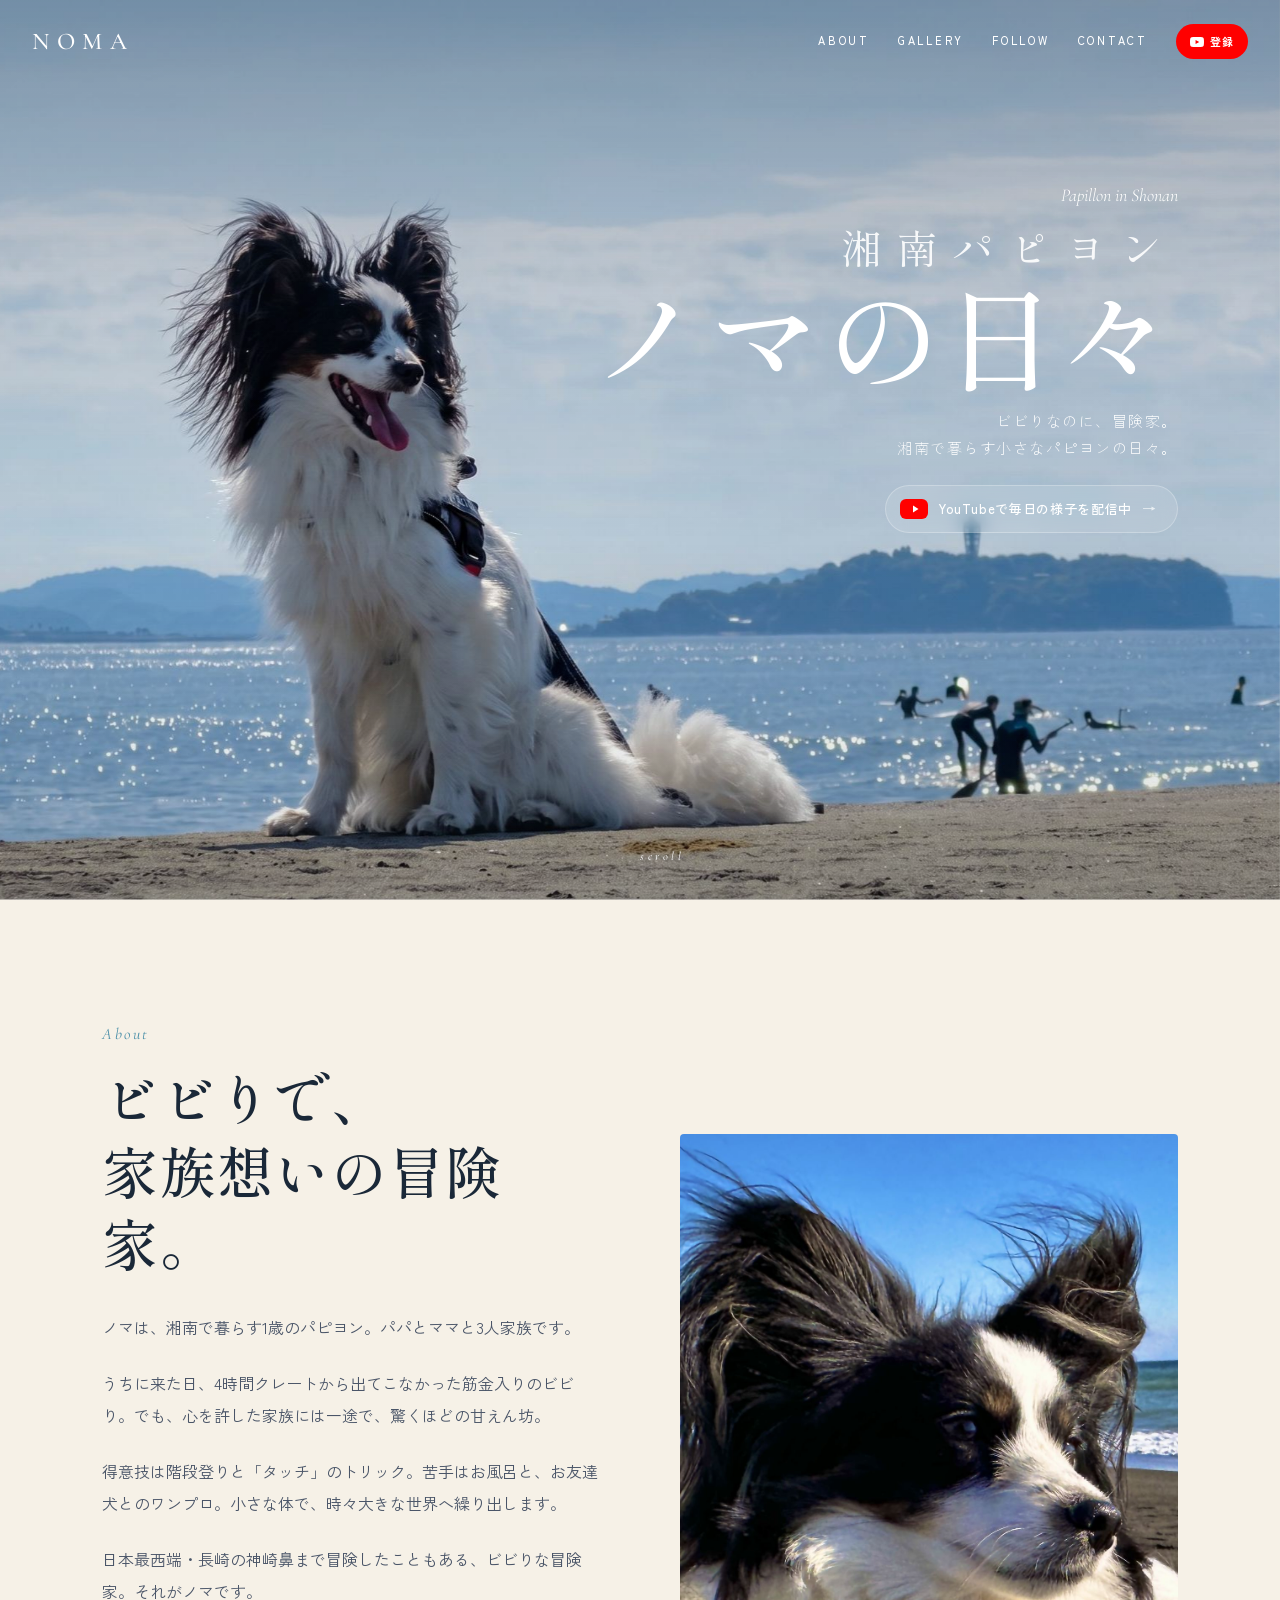
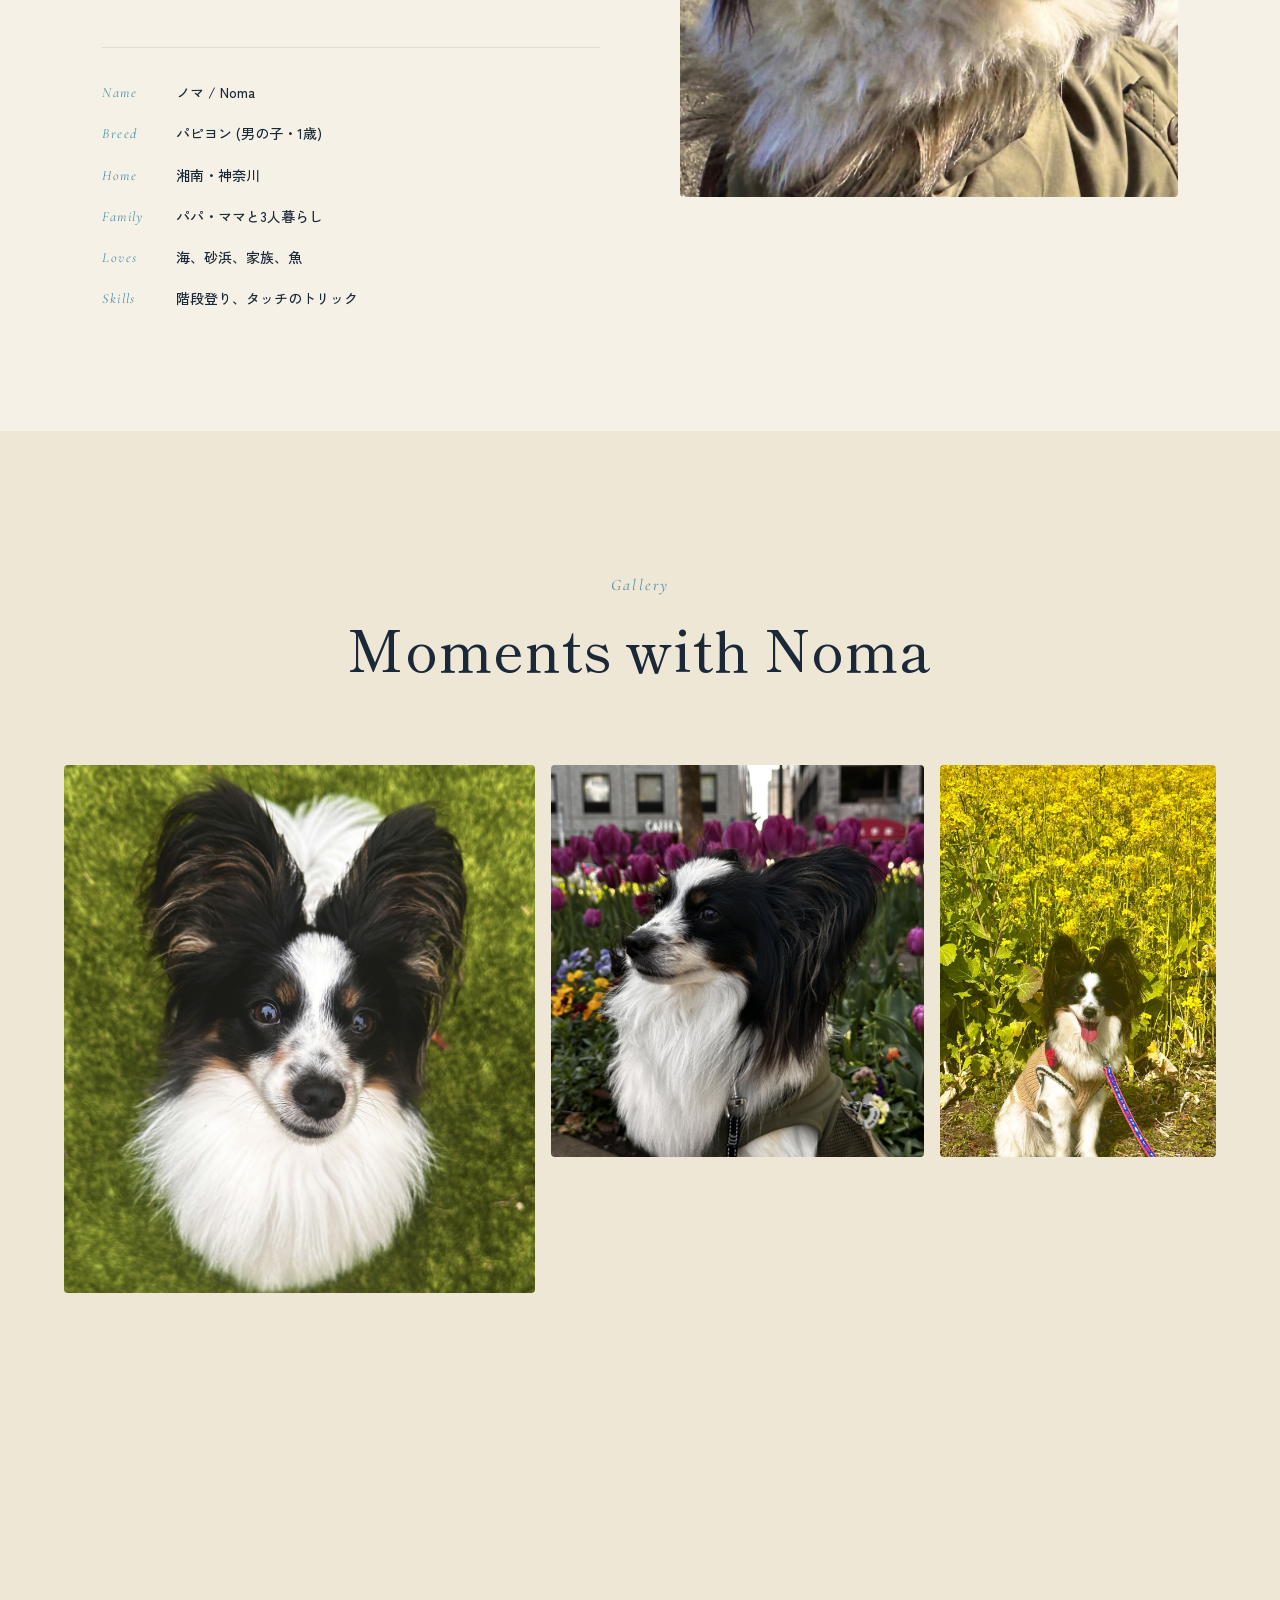
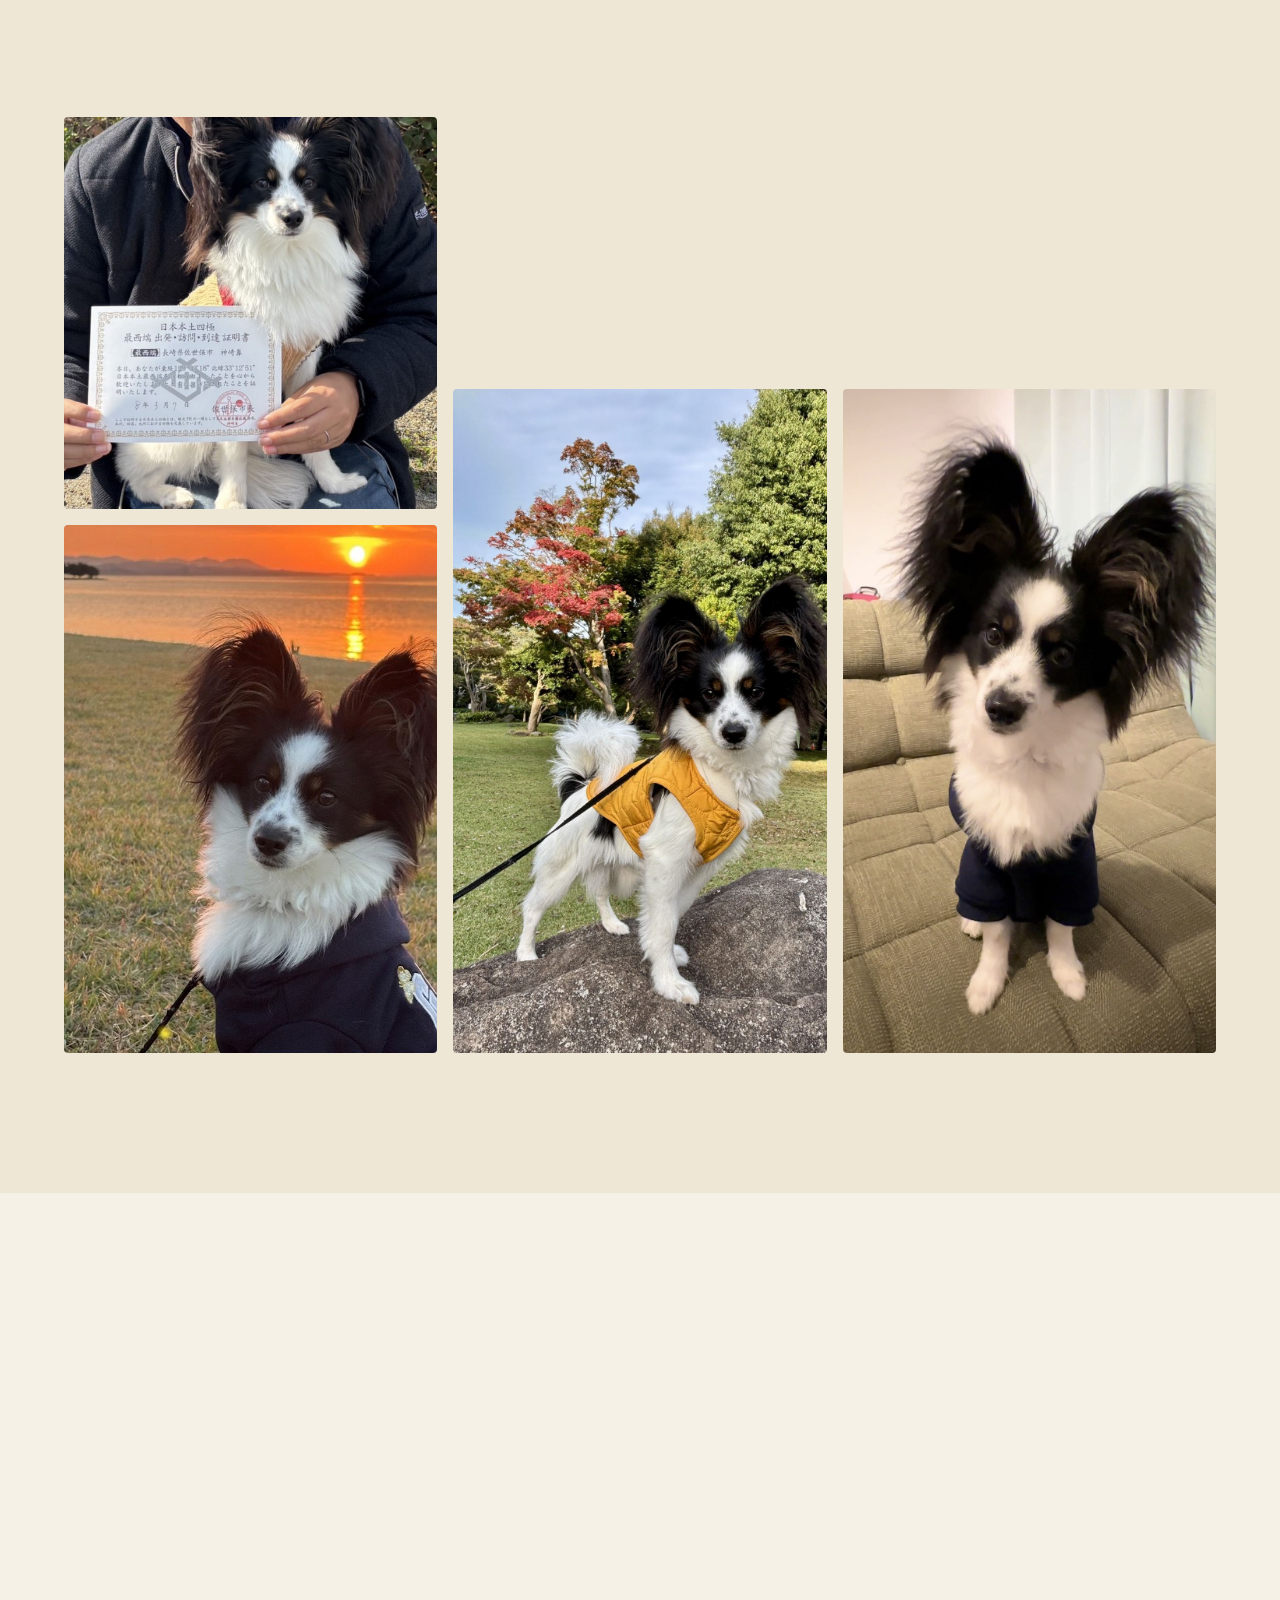
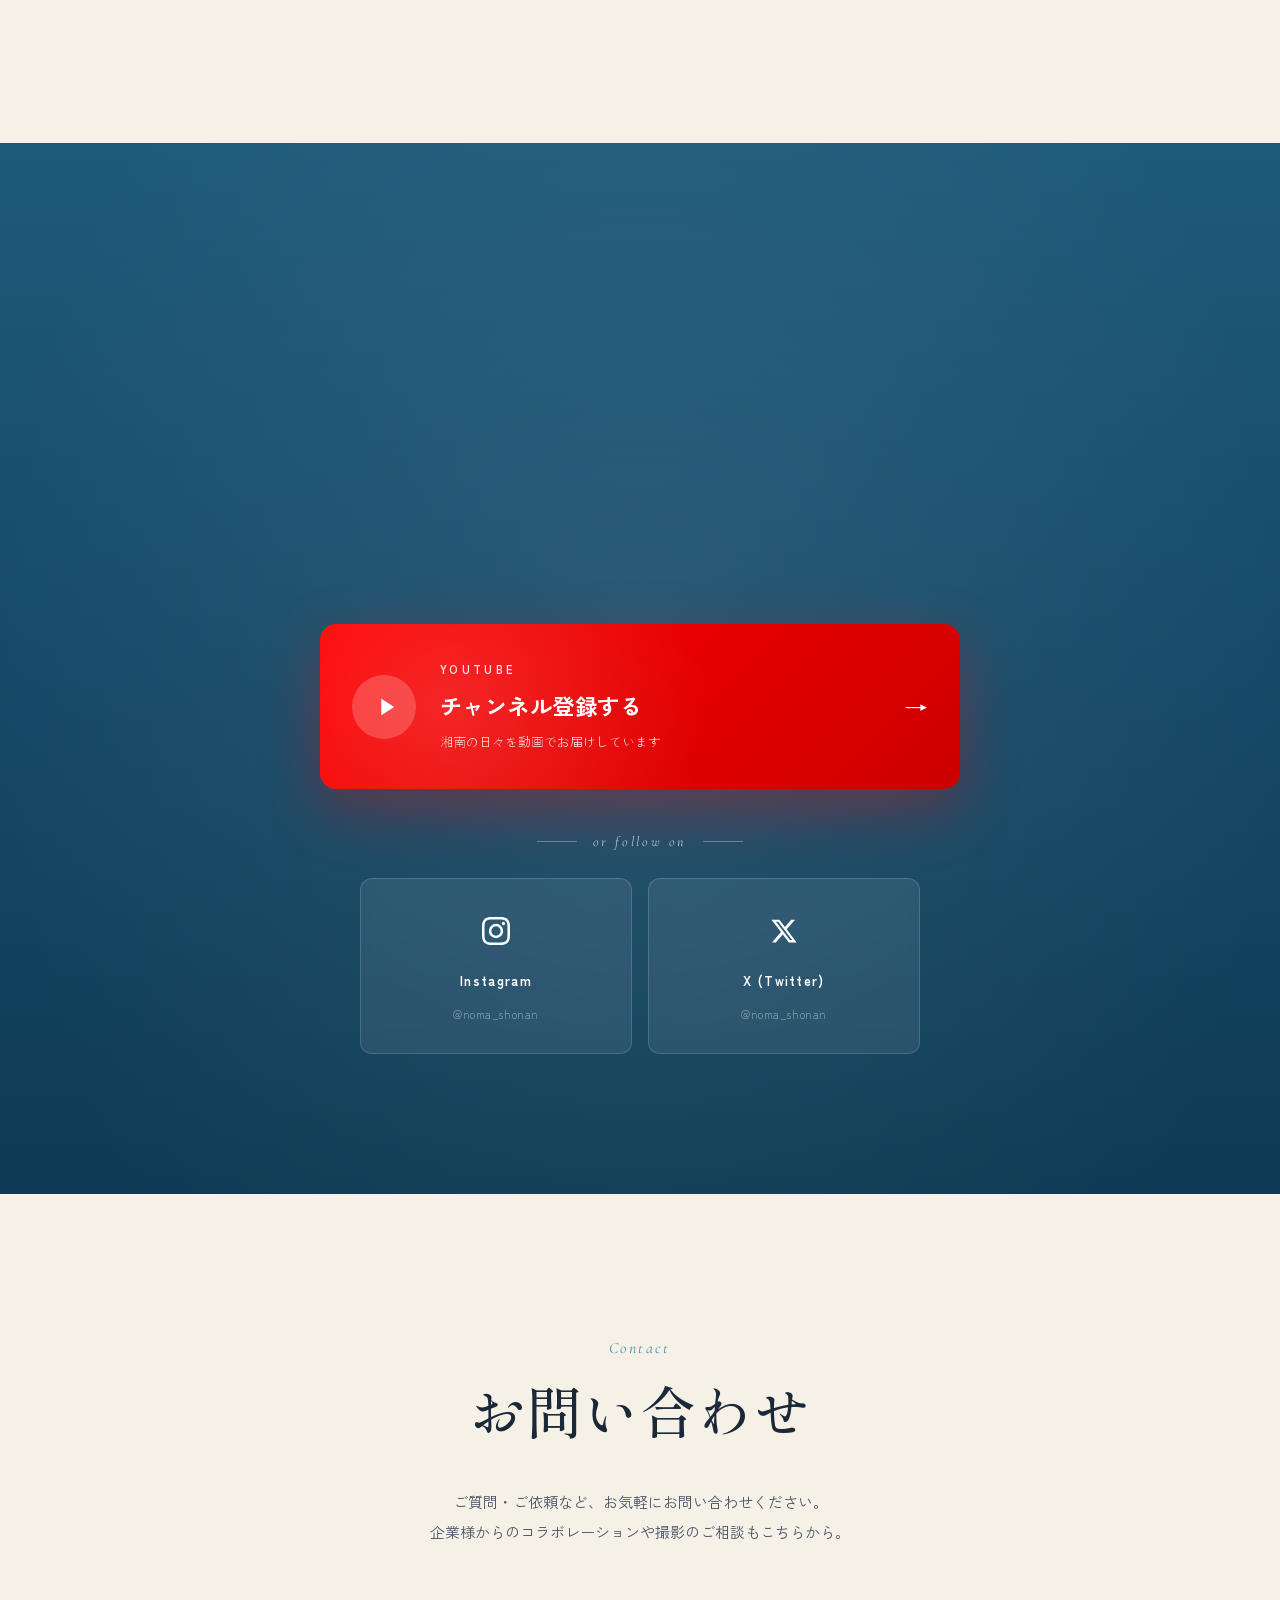
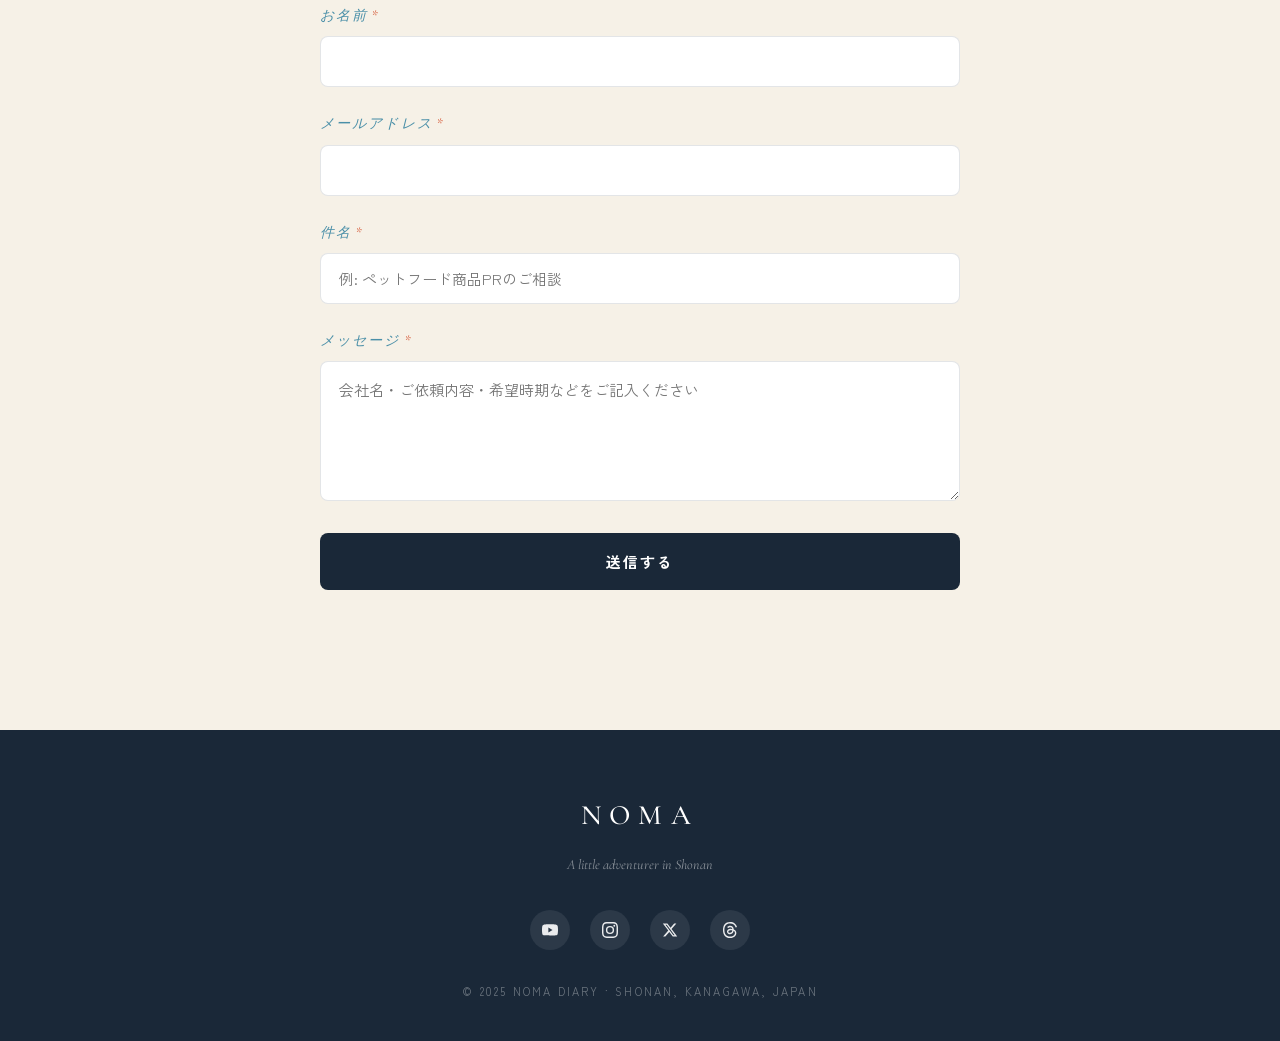
==== index.html @ 7fa33c1d "Update index.html" ====
<!DOCTYPE html>
<html lang="ja">
<head>
<meta charset="UTF-8">
<meta name="viewport" content="width=device-width, initial-scale=1.0">

<!-- Google tag (gtag.js) -->
<script async src="https://www.googletagmanager.com/gtag/js?id=G-900BNED2EW"></script>
<script>
  window.dataLayer = window.dataLayer || [];
  function gtag(){dataLayer.push(arguments);}
  gtag('js', new Date());

  gtag('config', 'G-900BNED2EW');
</script>

<title>NOMA | 湘南パピヨン ノマの日々</title>
<meta name="description" content="ビビりなのに、冒険家。湘南で暮らすパピヨン・ノマの日々を記録するブランドサイト。海と風と小さなしあわせを見つける毎日を、写真と動画で発信しています。">
<meta name="keywords" content="湘南,パピヨン,ノマ,犬,ブランドサイト,湘南の犬,パピヨンの日常">
<meta name="author" content="NOMA DIARY">

<link rel="canonical" href="https://noma-papillon.com/">

<meta property="og:type" content="website">
<meta property="og:site_name" content="NOMA DIARY">
<meta property="og:title" content="NOMA | 湘南パピヨン ノマの日々">
<meta property="og:description" content="ビビりなのに、冒険家。湘南で暮らすパピヨン・ノマの日々を記録するブランドサイト。">
<meta property="og:url" content="https://noma-papillon.com/">
<meta property="og:image" content="https://noma-papillon.com/ogp.jpg">
<meta property="og:image:width" content="1200">
<meta property="og:image:height" content="630">
<meta property="og:image:alt" content="湘南パピヨン ノマ - ビビりなのに、冒険家。">
<meta property="og:locale" content="ja_JP">

<meta name="twitter:card" content="summary_large_image">
<meta name="twitter:title" content="NOMA | 湘南パピヨン ノマの日々">
<meta name="twitter:description" content="ビビりなのに、冒険家。湘南で暮らすパピヨン・ノマの日々。">
<meta name="twitter:image" content="https://noma-papillon.com/ogp.jpg">

<link rel="icon" type="image/png" sizes="32x32" href="favicon-photo-32.png">
<link rel="icon" type="image/png" sizes="180x180" href="favicon-photo-180.png">
<link rel="apple-touch-icon" sizes="180x180" href="favicon-photo-180.png">

<meta name="theme-color" content="#0e3a55">

<script type="application/ld+json">
{
  "@context": "https://schema.org",
  "@type": "WebSite",
  "name": "NOMA | 湘南パピヨン ノマの日々",
  "url": "https://noma-papillon.com/",
  "description": "ビビりなのに、冒険家。湘南で暮らすパピヨン・ノマの日々を記録するブランドサイト。",
  "inLanguage": "ja-JP"
}
</script>

<link href="https://fonts.googleapis.com/css2?family=Shippori+Mincho:wght@400;500;600;700&family=Cormorant+Garamond:ital,wght@0,300;0,400;0,500;1,300&family=Zen+Kaku+Gothic+New:wght@300;400;500;700&display=swap" rel="stylesheet">
<style>
  :root {
    --ink: #1a2838;
    --ink-soft: #4a5568;
    --paper: #f6f1e7;
    --paper-warm: #efe7d6;
    --sea: #4a8fa8;
    --sea-deep: #1e5a7a;
    --sunset: #e08940;
    --white: #ffffff;
  }

  * { margin: 0; padding: 0; box-sizing: border-box; }

  html { scroll-behavior: smooth; }

  body {
    background: var(--paper);
    font-family: 'Zen Kaku Gothic New', sans-serif;
    color: var(--ink);
    line-height: 1.8;
    overflow-x: hidden;
  }

  img { display: block; max-width: 100%; }

  /* ナビゲーション */
  .nav {
    position: fixed;
    top: 0; left: 0;
    width: 100%;
    padding: 20px 32px;
    display: flex;
    justify-content: space-between;
    align-items: center;
    z-index: 100;
    background: rgba(246, 241, 231, 0);
    transition: background 0.4s, backdrop-filter 0.4s;
    backdrop-filter: blur(0);
  }

  .nav.scrolled {
    background: rgba(246, 241, 231, 0.85);
    backdrop-filter: blur(12px);
    border-bottom: 1px solid rgba(26, 40, 56, 0.08);
  }

  .nav-logo {
    font-family: 'Cormorant Garamond', serif;
    font-size: 24px;
    font-weight: 500;
    letter-spacing: 0.3em;
    color: var(--white);
    transition: color 0.4s;
  }

  .nav.scrolled .nav-logo { color: var(--ink); }

  .nav-links {
    display: flex;
    gap: 28px;
    list-style: none;
  }

  .nav-links a {
    font-size: 11px;
    font-weight: 500;
    letter-spacing: 0.25em;
    color: var(--white);
    text-decoration: none;
    text-transform: uppercase;
    transition: color 0.4s, opacity 0.3s;
  }

  .nav.scrolled .nav-links a { color: var(--ink); }
  .nav-links a:hover { opacity: 0.6; }

  /* ナビYouTubeボタン */
  .nav-youtube {
    display: flex;
    align-items: center;
    gap: 6px;
    padding: 8px 14px;
    background: #ff0000;
    color: var(--white) !important;
    border-radius: 20px;
    font-size: 11px !important;
    font-weight: 700 !important;
    letter-spacing: 0.1em !important;
    text-transform: none !important;
    transition: transform 0.2s, box-shadow 0.2s;
  }

  .nav-youtube:hover {
    transform: translateY(-1px);
    box-shadow: 0 4px 12px rgba(255,0,0,0.3);
    opacity: 1 !important;
  }

  .nav-youtube svg { width: 14px; height: 14px; fill: var(--white); }

  .nav.scrolled .nav-youtube { color: var(--white) !important; }

  /* ヒーローセクション */
  .hero {
    position: relative;
    height: 100vh;
    min-height: 700px;
    overflow: hidden;
  }

  .hero-img {
    position: absolute;
    inset: 0;
    width: 100%;
    height: 100%;
    object-fit: cover;
    object-position: center center;
    animation: slowZoom 20s ease-out forwards;
  }

  @keyframes slowZoom {
    from { transform: scale(1.15); }
    to { transform: scale(1); }
  }

  .hero-overlay {
    position: absolute;
    inset: 0;
    background:
      linear-gradient(180deg,
        rgba(26,40,56,0.35) 0%,
        rgba(26,40,56,0.1) 35%,
        rgba(26,40,56,0) 60%,
        rgba(26,40,56,0.15) 100%);
  }

  .hero-content {
    position: absolute;
    inset: 0;
    display: flex;
    flex-direction: column;
    justify-content: flex-start;
    align-items: flex-end;
    text-align: right;
    padding: 0 8%;
    padding-top: 14%;
    color: var(--white);
  }

  .hero-tag {
    font-family: 'Cormorant Garamond', serif;
    font-style: italic;
    font-size: 18px;
    font-weight: 300;
    margin-bottom: 16px;
    opacity: 0;
    animation: fadeUp 1.2s 0.4s ease both;
  }

  .hero-title {
    font-family: 'Shippori Mincho', serif;
    font-size: clamp(48px, 9vw, 120px);
    font-weight: 500;
    line-height: 0.95;
    letter-spacing: 0.02em;
    margin-bottom: 20px;
    opacity: 0;
    animation: fadeUp 1.4s 0.6s ease both;
  }

  .hero-title .small {
    display: block;
    font-size: 0.35em;
    font-weight: 400;
    letter-spacing: 0.4em;
    margin-bottom: 0.3em;
    opacity: 0.9;
  }

  .hero-desc {
    font-size: 15px;
    font-weight: 300;
    letter-spacing: 0.1em;
    max-width: 500px;
    opacity: 0;
    animation: fadeUp 1.4s 0.9s ease both;
  }

  /* ヒーロー内YouTubeピル */
  .hero-yt-pill {
    display: inline-flex;
    align-items: center;
    gap: 10px;
    margin-top: 24px;
    padding: 10px 20px 10px 14px;
    background: rgba(255,255,255,0.12);
    backdrop-filter: blur(10px);
    border: 1px solid rgba(255,255,255,0.25);
    border-radius: 40px;
    color: var(--white);
    text-decoration: none;
    font-size: 13px;
    font-weight: 500;
    letter-spacing: 0.05em;
    opacity: 0;
    animation: fadeUp 1.4s 1.2s ease both;
    transition: background 0.3s, transform 0.3s, border-color 0.3s;
  }

  .hero-yt-pill:hover {
    background: rgba(255,255,255,0.2);
    border-color: rgba(255,255,255,0.4);
    transform: translateY(-2px);
  }

  .hero-yt-pill .yt-icon {
    width: 28px;
    height: 20px;
    background: #ff0000;
    border-radius: 6px;
    display: flex;
    align-items: center;
    justify-content: center;
  }

  .hero-yt-pill .yt-icon svg { width: 12px; height: 12px; fill: var(--white); margin-left: 2px; }

  .hero-yt-pill .arrow { font-size: 14px; opacity: 0.7; }

  .hero-scroll {
    position: absolute;
    bottom: 32px;
    left: 50%;
    transform: translateX(-50%);
    font-family: 'Cormorant Garamond', serif;
    font-style: italic;
    font-size: 12px;
    letter-spacing: 0.3em;
    color: var(--white);
    opacity: 0;
    animation: fadeUp 1s 1.4s ease both, bounce 2s 2s ease-in-out infinite;
  }

  @keyframes fadeUp {
    from { opacity: 0; transform: translateY(40px); }
    to { opacity: 1; transform: translateY(0); }
  }

  @keyframes bounce {
    0%, 100% { transform: translate(-50%, 0); }
    50% { transform: translate(-50%, -8px); }
  }

  /* セクション共通 */
  section { padding: 120px 8%; }

  .section-label {
    font-family: 'Cormorant Garamond', serif;
    font-style: italic;
    font-size: 16px;
    color: var(--sea);
    margin-bottom: 12px;
    letter-spacing: 0.15em;
  }

  .section-title {
    font-family: 'Shippori Mincho', serif;
    font-size: clamp(32px, 5vw, 56px);
    font-weight: 500;
    line-height: 1.3;
    margin-bottom: 40px;
    letter-spacing: 0.02em;
  }

  /* イントロセクション */
  .intro {
    background: var(--paper);
    position: relative;
  }

  .intro-grid {
    display: grid;
    grid-template-columns: 1fr 1fr;
    gap: 80px;
    align-items: center;
    max-width: 1200px;
    margin: 0 auto;
  }

  .intro-text .section-title { margin-bottom: 32px; }

  .intro-text p {
    font-size: 16px;
    line-height: 2;
    color: var(--ink-soft);
    margin-bottom: 24px;
  }

  .intro-meta {
    display: grid;
    grid-template-columns: auto 1fr;
    gap: 16px 32px;
    margin-top: 40px;
    padding-top: 32px;
    border-top: 1px solid rgba(26,40,56,0.1);
    font-size: 14px;
  }

  .intro-meta dt {
    font-family: 'Cormorant Garamond', serif;
    font-style: italic;
    color: var(--sea);
    letter-spacing: 0.1em;
  }

  .intro-meta dd {
    font-weight: 500;
    color: var(--ink);
  }

  .intro-img-wrap {
    position: relative;
    aspect-ratio: 3/4;
    overflow: hidden;
    border-radius: 4px;
  }

  .intro-img-wrap img {
    width: 100%;
    height: 100%;
    object-fit: cover;
  }

  .intro-caption {
    position: absolute;
    bottom: -40px;
    right: 0;
    font-family: 'Cormorant Garamond', serif;
    font-style: italic;
    font-size: 14px;
    color: var(--sea);
    letter-spacing: 0.2em;
  }

  /* ギャラリーセクション */
  .gallery {
    background: var(--paper-warm);
    padding: 140px 5%;
  }

  .gallery-header {
    text-align: center;
    margin-bottom: 80px;
    padding: 0 3%;
  }

  .gallery-grid {
    display: grid;
    grid-template-columns: repeat(12, 1fr);
    grid-auto-rows: 120px;
    gap: 16px;
    max-width: 1400px;
    margin: 0 auto;
  }

  .gallery-item {
    position: relative;
    overflow: hidden;
    border-radius: 4px;
    cursor: pointer;
  }

  .gallery-item img {
    width: 100%;
    height: 100%;
    object-fit: cover;
    transition: transform 0.8s ease;
  }

  .gallery-item:hover img { transform: scale(1.05); }

  .gallery-item::after {
    content: attr(data-caption);
    position: absolute;
    bottom: 16px;
    left: 20px;
    color: var(--white);
    font-family: 'Cormorant Garamond', serif;
    font-style: italic;
    font-size: 14px;
    letter-spacing: 0.1em;
    opacity: 0;
    transition: opacity 0.4s;
    text-shadow: 0 2px 8px rgba(0,0,0,0.5);
  }

  .gallery-item:hover::after { opacity: 1; }

  /* ギャラリー配置 */
  .g1 { grid-column: span 5; grid-row: span 4; }
  .g2 { grid-column: span 4; grid-row: span 3; }
  .g3 { grid-column: span 3; grid-row: span 3; }
  .g4 { grid-column: span 4; grid-row: span 3; }
  .g5 { grid-column: span 3; grid-row: span 4; }
  .g6 { grid-column: span 5; grid-row: span 3; }
  .g7 { grid-column: span 4; grid-row: span 3; }
  .g8 { grid-column: span 4; grid-row: span 3; }
  .g9 { grid-column: span 4; grid-row: span 5; }
  .g10 { grid-column: span 4; grid-row: span 5; }
  .g11 { grid-column: span 4; grid-row: span 4; }

  /* クオートセクション */
  .quote {
    background: var(--paper);
    text-align: center;
    padding: 140px 8%;
  }

  .quote-text {
    font-family: 'Shippori Mincho', serif;
    font-size: clamp(24px, 3vw, 36px);
    line-height: 1.8;
    font-weight: 400;
    max-width: 800px;
    margin: 0 auto 32px;
    color: var(--ink);
  }

  .quote-mark {
    font-family: 'Cormorant Garamond', serif;
    font-size: 120px;
    line-height: 0.5;
    color: var(--sea);
    opacity: 0.3;
    margin-bottom: 20px;
  }

  .quote-author {
    font-family: 'Cormorant Garamond', serif;
    font-style: italic;
    font-size: 16px;
    letter-spacing: 0.3em;
    color: var(--sea);
  }

  /* フォローセクション */
  .follow {
    background: linear-gradient(180deg, #1e5a7a 0%, #0e3a55 100%);
    color: var(--white);
    text-align: center;
    position: relative;
    overflow: hidden;
    padding: 140px 8%;
  }

  .follow::before {
    content: '';
    position: absolute;
    top: -50%;
    left: -10%;
    width: 120%;
    height: 200%;
    background: radial-gradient(ellipse at center, rgba(255,255,255,0.08) 0%, transparent 60%);
    pointer-events: none;
  }

  .follow-header { margin-bottom: 50px; position: relative; }

  .follow .section-label { color: rgba(255,255,255,0.7); }
  .follow .section-title {
    color: var(--white);
    margin-bottom: 20px;
    font-size: clamp(36px, 5.5vw, 64px);
  }

  .follow-desc {
    font-size: 16px;
    font-weight: 300;
    opacity: 0.9;
    max-width: 560px;
    margin: 0 auto;
    line-height: 2;
  }

  /* メインCTA（YouTube） */
  .cta-hero {
    position: relative;
    max-width: 640px;
    margin: 0 auto 24px;
    padding: 36px 32px;
    background: linear-gradient(135deg, #ff0000 0%, #cc0000 100%);
    border-radius: 16px;
    text-decoration: none;
    color: var(--white);
    display: flex;
    align-items: center;
    gap: 24px;
    box-shadow: 0 20px 60px rgba(255,0,0,0.3);
    transition: transform 0.3s, box-shadow 0.3s;
    overflow: hidden;
  }

  .cta-hero::after {
    content: '';
    position: absolute;
    inset: 0;
    background: radial-gradient(circle at 20% 50%, rgba(255,255,255,0.15) 0%, transparent 50%);
    pointer-events: none;
  }

  .cta-hero:hover {
    transform: translateY(-4px);
    box-shadow: 0 28px 70px rgba(255,0,0,0.4);
  }

  .cta-hero .play-icon {
    flex-shrink: 0;
    width: 64px;
    height: 64px;
    background: rgba(255,255,255,0.2);
    border-radius: 50%;
    display: flex;
    align-items: center;
    justify-content: center;
  }

  .cta-hero .play-icon svg {
    width: 28px;
    height: 28px;
    fill: var(--white);
    margin-left: 4px;
  }

  .cta-hero-text {
    text-align: left;
    flex: 1;
  }

  .cta-hero-label {
    font-size: 11px;
    font-weight: 700;
    letter-spacing: 0.3em;
    opacity: 0.85;
    margin-bottom: 6px;
    text-transform: uppercase;
  }

  .cta-hero-title {
    font-size: 22px;
    font-weight: 700;
    letter-spacing: 0.02em;
    margin-bottom: 4px;
  }

  .cta-hero-sub {
    font-size: 13px;
    opacity: 0.9;
    font-weight: 300;
  }

  .cta-hero-arrow {
    flex-shrink: 0;
    font-size: 24px;
    transition: transform 0.3s;
  }

  .cta-hero:hover .cta-hero-arrow { transform: translateX(6px); }

  /* SNSサブ導線 */
  .sns-sub-label {
    font-family: 'Cormorant Garamond', serif;
    font-style: italic;
    font-size: 14px;
    color: rgba(255,255,255,0.7);
    letter-spacing: 0.2em;
    margin: 40px 0 24px;
    display: flex;
    align-items: center;
    justify-content: center;
    gap: 16px;
    position: relative;
  }

  .sns-sub-label::before,
  .sns-sub-label::after {
    content: '';
    width: 40px;
    height: 1px;
    background: rgba(255,255,255,0.3);
  }

  .sns-grid {
    display: grid;
    grid-template-columns: repeat(2, 1fr);
    gap: 16px;
    max-width: 560px;
    margin: 0 auto;
    position: relative;
  }

  .sns-card {
    background: rgba(255,255,255,0.08);
    backdrop-filter: blur(10px);
    border: 1px solid rgba(255,255,255,0.15);
    border-radius: 12px;
    padding: 28px 16px;
    text-decoration: none;
    color: var(--white);
    transition: transform 0.3s, background 0.3s, border-color 0.3s;
    display: flex;
    flex-direction: column;
    align-items: center;
    gap: 10px;
  }

  .sns-card:hover {
    transform: translateY(-6px);
    background: rgba(255,255,255,0.12);
    border-color: rgba(255,255,255,0.3);
  }

  .sns-icon-wrap {
    width: 48px;
    height: 48px;
    display: flex;
    align-items: center;
    justify-content: center;
    margin-bottom: 4px;
  }

  .sns-icon-wrap svg { width: 28px; height: 28px; fill: var(--white); }

  .sns-name {
    font-size: 13px;
    font-weight: 700;
    letter-spacing: 0.1em;
    margin-bottom: 2px;
  }

  .sns-handle {
    font-size: 11px;
    font-weight: 300;
    opacity: 0.7;
    letter-spacing: 0.05em;
  }

  /* お問い合わせセクション */
  .contact {
    background: var(--paper);
    padding: 140px 8%;
  }

  .contact-inner {
    max-width: 640px;
    margin: 0 auto;
  }

  .contact-header {
    text-align: center;
    margin-bottom: 56px;
  }

  .contact-desc {
    font-size: 15px;
    line-height: 2;
    color: var(--ink-soft);
    max-width: 480px;
    margin: 0 auto;
  }

  .contact-form {
    display: flex;
    flex-direction: column;
    gap: 24px;
  }

  .form-row {
    display: flex;
    flex-direction: column;
    gap: 8px;
  }

  .form-row label {
    font-family: 'Cormorant Garamond', serif;
    font-style: italic;
    font-size: 14px;
    color: var(--sea);
    letter-spacing: 0.15em;
  }

  .form-row label .required {
    color: #d14520;
    margin-left: 4px;
    font-style: normal;
  }

  .form-row input,
  .form-row textarea {
    width: 100%;
    padding: 14px 18px;
    font-family: 'Zen Kaku Gothic New', sans-serif;
    font-size: 15px;
    color: var(--ink);
    background: var(--white);
    border: 1px solid rgba(26,40,56,0.12);
    border-radius: 8px;
    transition: border-color 0.2s, box-shadow 0.2s;
    outline: none;
  }

  .form-row input:focus,
  .form-row textarea:focus {
    border-color: var(--sea);
    box-shadow: 0 0 0 3px rgba(74,143,168,0.1);
  }

  .form-row textarea {
    min-height: 140px;
    resize: vertical;
    line-height: 1.8;
  }

  .form-submit {
    margin-top: 8px;
    padding: 18px 32px;
    font-family: 'Zen Kaku Gothic New', sans-serif;
    font-size: 15px;
    font-weight: 700;
    letter-spacing: 0.15em;
    color: var(--white);
    background: var(--ink);
    border: none;
    border-radius: 8px;
    cursor: pointer;
    transition: background 0.2s, transform 0.2s;
  }

  .form-submit:hover {
    background: var(--sea-deep);
    transform: translateY(-1px);
  }

  .form-submit:active { transform: translateY(0); }

  /* ハニーポット（スパム対策で非表示） */
  .honeypot {
    position: absolute;
    left: -9999px;
  }

  /* 送信完了メッセージ */
  .form-success {
    display: none;
    text-align: center;
    padding: 48px 24px;
    background: var(--white);
    border-radius: 12px;
    border: 1px solid rgba(74,143,168,0.2);
  }

  .form-success.visible { display: block; }

  .form-success-icon {
    font-size: 40px;
    color: var(--sea);
    margin-bottom: 16px;
  }

  .form-success-title {
    font-family: 'Shippori Mincho', serif;
    font-size: 20px;
    font-weight: 500;
    margin-bottom: 12px;
    color: var(--ink);
  }

  .form-success-desc {
    font-size: 14px;
    color: var(--ink-soft);
    line-height: 1.8;
  }

  /* フッター */
  footer {
    background: var(--ink);
    color: rgba(255,255,255,0.7);
    padding: 60px 8% 40px;
    text-align: center;
  }

  .footer-logo {
    font-family: 'Cormorant Garamond', serif;
    font-size: 28px;
    font-weight: 500;
    letter-spacing: 0.3em;
    color: var(--white);
    margin-bottom: 12px;
  }

  .footer-tag {
    font-family: 'Cormorant Garamond', serif;
    font-style: italic;
    font-size: 14px;
    margin-bottom: 32px;
    opacity: 0.7;
  }

  .footer-sns {
    display: flex;
    justify-content: center;
    gap: 20px;
    margin-bottom: 32px;
  }

  .footer-sns a {
    width: 40px;
    height: 40px;
    border-radius: 50%;
    background: rgba(255,255,255,0.08);
    display: flex;
    align-items: center;
    justify-content: center;
    transition: background 0.3s, transform 0.3s;
  }

  .footer-sns a:hover {
    background: rgba(255,255,255,0.2);
    transform: translateY(-2px);
  }

  .footer-sns svg {
    width: 16px;
    height: 16px;
    fill: var(--white);
    opacity: 0.9;
  }

  .footer-copy {
    font-size: 11px;
    letter-spacing: 0.2em;
    opacity: 0.5;
  }

  /* スクロールアニメーション */
  .reveal {
    opacity: 0;
    transform: translateY(40px);
    transition: opacity 1s ease, transform 1s ease;
  }

  .reveal.visible {
    opacity: 1;
    transform: translateY(0);
  }

  /* レスポンシブ */
  @media (max-width: 880px) {
    .nav { padding: 14px 20px; }
    .nav-links { gap: 8px; }
    .nav-links li:not(:last-child) { display: none; }
    .nav-youtube { padding: 8px 14px; }

    section { padding: 80px 6%; }
    .gallery { padding: 100px 4%; }

    .hero-img {
      object-position: 22% 35%;
    }
    .hero-content {
      justify-content: flex-end;
      align-items: flex-start;
      text-align: left;
      padding: 0 6%;
      padding-top: 0;
      padding-bottom: 12%;
    }
    .hero-yt-pill { font-size: 12px; padding: 9px 18px 9px 12px; }

    .intro-grid {
      grid-template-columns: 1fr;
      gap: 40px;
    }

    .intro-caption {
      position: static;
      margin-top: 16px;
      display: block;
      text-align: right;
    }

    .gallery-grid {
      grid-template-columns: repeat(6, 1fr);
      grid-auto-rows: 100px;
    }
    .g1 { grid-column: span 6; grid-row: span 4; }
    .g2 { grid-column: span 3; grid-row: span 3; }
    .g3 { grid-column: span 3; grid-row: span 3; }
    .g4 { grid-column: span 6; grid-row: span 3; }
    .g5 { grid-column: span 3; grid-row: span 4; }
    .g6 { grid-column: span 3; grid-row: span 4; }
    .g7 { grid-column: span 6; grid-row: span 3; }
    .g8 { grid-column: span 6; grid-row: span 3; }
    .g9 { grid-column: span 3; grid-row: span 5; }
    .g10 { grid-column: span 3; grid-row: span 5; }
    .g11 { grid-column: span 6; grid-row: span 4; }

    .sns-grid {
      grid-template-columns: repeat(2, 1fr);
      gap: 10px;
    }

    .sns-card {
      padding: 20px 8px;
    }

    .cta-hero {
      flex-direction: column;
      text-align: center;
      gap: 16px;
      padding: 32px 24px;
    }

    .cta-hero-text { text-align: center; }
    .cta-hero-arrow { display: none; }

    .contact { padding: 100px 6%; }
    .contact-header { margin-bottom: 40px; }
    .contact-desc br { display: none; }
  }
</style>
</head>
<body>

<!-- ナビゲーション -->
<nav class="nav" id="nav">
  <div class="nav-logo">NOMA</div>
  <ul class="nav-links">
    <li><a href="#about">About</a></li>
    <li><a href="#gallery">Gallery</a></li>
    <li><a href="#follow">Follow</a></li>
    <li><a href="#contact">Contact</a></li>
    <li>
      <a href="https://youtube.com/@湘南パピヨンのノマ" target="_blank" rel="noopener" class="nav-youtube">
        <svg viewBox="0 0 24 24"><path d="M23.498 6.186a3.016 3.016 0 0 0-2.122-2.136C19.505 3.545 12 3.545 12 3.545s-7.505 0-9.377.505A3.017 3.017 0 0 0 .502 6.186C0 8.07 0 12 0 12s0 3.93.502 5.814a3.016 3.016 0 0 0 2.122 2.136c1.871.505 9.376.505 9.376.505s7.505 0 9.377-.505a3.015 3.015 0 0 0 2.122-2.136C24 15.93 24 12 24 12s0-3.93-.502-5.814zM9.545 15.568V8.432L15.818 12l-6.273 3.568z"/></svg>
        登録
      </a>
    </li>
  </ul>
</nav>

<!-- ヒーロー -->
<section class="hero">
  <img src="hero-shonan.jpg" alt="湘南の海を背に佇むノマ" class="hero-img">
  <div class="hero-overlay"></div>
  <div class="hero-content">
    <div class="hero-tag">Papillon in Shonan</div>
    <h1 class="hero-title">
      <span class="small">湘南パピヨン</span>
      ノマの日々
    </h1>
    <p class="hero-desc">ビビりなのに、冒険家。<br>湘南で暮らす小さなパピヨンの日々。</p>
    <a href="https://youtube.com/@湘南パピヨンのノマ" target="_blank" rel="noopener" class="hero-yt-pill">
      <span class="yt-icon">
        <svg viewBox="0 0 24 24"><path d="M8 5v14l11-7z"/></svg>
      </span>
      <span>YouTubeで毎日の様子を配信中</span>
      <span class="arrow">→</span>
    </a>
  </div>
  <div class="hero-scroll">scroll</div>
</section>

<!-- イントロ -->
<section class="intro" id="about">
  <div class="intro-grid">
    <div class="intro-text reveal">
      <div class="section-label">About</div>
      <h2 class="section-title">ビビりで、<br>家族想いの冒険家。</h2>
      <p>ノマは、湘南で暮らす1歳のパピヨン。パパとママと3人家族です。</p>
      <p>うちに来た日、4時間クレートから出てこなかった筋金入りのビビり。でも、心を許した家族には一途で、驚くほどの甘えん坊。</p>
      <p>得意技は階段登りと「タッチ」のトリック。苦手はお風呂と、お友達犬とのワンプロ。小さな体で、時々大きな世界へ繰り出します。</p>
      <p>日本最西端・長崎の神崎鼻まで冒険したこともある、ビビりな冒険家。それがノマです。</p>
      <dl class="intro-meta">
        <dt>Name</dt><dd>ノマ / Noma</dd>
        <dt>Breed</dt><dd>パピヨン (男の子・1歳)</dd>
        <dt>Home</dt><dd>湘南・神奈川</dd>
        <dt>Family</dt><dd>パパ・ママと3人暮らし</dd>
        <dt>Loves</dt><dd>海、砂浜、家族、魚</dd>
        <dt>Skills</dt><dd>階段登り、タッチのトリック</dd>
      </dl>
    </div>
    <div class="intro-img-wrap reveal">
      <img src="09-wind.jpeg" alt="湘南の風とノマ">
      <div class="intro-caption">— a little adventurer</div>
    </div>
  </div>
</section>

<!-- ギャラリー -->
<section class="gallery" id="gallery">
  <div class="gallery-header reveal">
    <div class="section-label">Gallery</div>
    <h2 class="section-title">Moments with Noma</h2>
  </div>
  <div class="gallery-grid">
    <div class="gallery-item g1 reveal" data-caption="looking up">
      <img src="02-grass.jpeg" alt="芝生のノマ">
    </div>
    <div class="gallery-item g2 reveal" data-caption="spring tulips">
      <img src="01-tulips.jpeg" alt="チューリップとノマ">
    </div>
    <div class="gallery-item g3 reveal" data-caption="canola field">
      <img src="05-canola.jpeg" alt="菜の花畑のノマ">
    </div>
    <div class="gallery-item g4 reveal" data-caption="golden hour">
      <img src="08-sunset-beach.jpeg" alt="夕暮れのビーチとノマ">
    </div>
    <div class="gallery-item g5 reveal" data-caption="sweet dreams">
      <img src="07-sleeping.jpeg" alt="眠るノマ">
    </div>
    <div class="gallery-item g6 reveal" data-caption="Tsurigasaki sunrise">
      <img src="06-sunset-surf.jpeg" alt="釣ヶ崎の朝日とノマ">
    </div>
    <div class="gallery-item g7 reveal" data-caption="facing the sea">
      <img src="04-enoshima.jpeg" alt="江ノ島を見つめるノマ">
    </div>
    <div class="gallery-item g8 reveal" data-caption="a proud moment">
      <img src="03-certificate.jpeg" alt="最西端到達証明書とノマ">
    </div>
    <div class="gallery-item g9 reveal" data-caption="autumn leaves">
      <img src="12-autumn.jpeg" alt="紅葉とノマ" style="object-position: 70% center;">
    </div>
    <div class="gallery-item g10 reveal" data-caption="standing tall">
      <img src="11-sofa-stand.jpeg" alt="ソファに立つノマ">
    </div>
    <div class="gallery-item g11 reveal" data-caption="sunset on grass">
      <img src="10-sunset-portrait.jpeg" alt="夕焼けの草原とノマ">
    </div>
  </div>
</section>

<!-- クオート -->
<section class="quote">
  <div class="quote-mark reveal">&ldquo;</div>
  <p class="quote-text reveal">海と、風と、ノマと。<br>ここにある、小さなしあわせ。</p>
  <div class="quote-author reveal">— NOMA DIARY</div>
</section>

<!-- フォロー -->
<section class="follow" id="follow">
  <div class="follow-header reveal">
    <div class="section-label">Follow</div>
    <h2 class="section-title">ノマの毎日を、<br>見逃さないで。</h2>
    <p class="follow-desc">海辺の散歩、ちょっとした冒険、寝顔まで。<br>ノマの日々は、すべてSNSで発信しています。</p>
  </div>

  <!-- メインCTA: YouTube -->
  <a href="https://youtube.com/@湘南パピヨンのノマ" target="_blank" rel="noopener" class="cta-hero reveal">
    <div class="play-icon">
      <svg viewBox="0 0 24 24" xmlns="http://www.w3.org/2000/svg"><path d="M8 5v14l11-7z"/></svg>
    </div>
    <div class="cta-hero-text">
      <div class="cta-hero-label">YouTube</div>
      <div class="cta-hero-title">チャンネル登録する</div>
      <div class="cta-hero-sub">湘南の日々を動画でお届けしています</div>
    </div>
    <div class="cta-hero-arrow">→</div>
  </a>

  <!-- サブ導線 -->
  <div class="sns-sub-label reveal">or follow on</div>

  <div class="sns-grid reveal">
    <a href="https://www.instagram.com/noma_shonan/" target="_blank" rel="noopener" class="sns-card">
      <div class="sns-icon-wrap">
        <svg viewBox="0 0 24 24" xmlns="http://www.w3.org/2000/svg"><path d="M12 2.163c3.204 0 3.584.012 4.85.07 3.252.148 4.771 1.691 4.919 4.919.058 1.265.069 1.645.069 4.849 0 3.205-.012 3.584-.069 4.849-.149 3.225-1.664 4.771-4.919 4.919-1.266.058-1.644.07-4.85.07-3.204 0-3.584-.012-4.849-.07-3.26-.149-4.771-1.699-4.919-4.92-.058-1.265-.07-1.644-.07-4.849 0-3.204.013-3.583.07-4.849.149-3.227 1.664-4.771 4.919-4.919 1.266-.057 1.645-.069 4.849-.069zM12 0C8.741 0 8.333.014 7.053.072 2.695.272.273 2.69.073 7.052.014 8.333 0 8.741 0 12c0 3.259.014 3.668.072 4.948.2 4.358 2.618 6.78 6.98 6.98C8.333 23.986 8.741 24 12 24c3.259 0 3.668-.014 4.948-.072 4.354-.2 6.782-2.618 6.979-6.98.059-1.28.073-1.689.073-4.948 0-3.259-.014-3.667-.072-4.947-.196-4.354-2.617-6.78-6.979-6.98C15.668.014 15.259 0 12 0zm0 5.838a6.162 6.162 0 1 0 0 12.324 6.162 6.162 0 0 0 0-12.324zM12 16a4 4 0 1 1 0-8 4 4 0 0 1 0 8zm6.406-11.845a1.44 1.44 0 1 0 0 2.881 1.44 1.44 0 0 0 0-2.881z"/></svg>
      </div>
      <div class="sns-name">Instagram</div>
      <div class="sns-handle">@noma_shonan</div>
    </a>

    <a href="https://x.com/noma_shonan" target="_blank" rel="noopener" class="sns-card">
      <div class="sns-icon-wrap">
        <svg viewBox="0 0 24 24" xmlns="http://www.w3.org/2000/svg"><path d="M18.244 2.25h3.308l-7.227 8.26 8.502 11.24H16.17l-5.214-6.817L4.99 21.75H1.68l7.73-8.835L1.254 2.25H8.08l4.713 6.231zm-1.161 17.52h1.833L7.084 4.126H5.117z"/></svg>
      </div>
      <div class="sns-name">X (Twitter)</div>
      <div class="sns-handle">@noma_shonan</div>
    </a>
  </div>
</section>

<!-- お問い合わせ -->
<section class="contact" id="contact">
  <div class="contact-inner">
    <div class="contact-header reveal">
      <div class="section-label">Contact</div>
      <h2 class="section-title">お問い合わせ</h2>
      <p class="contact-desc">ご質問・ご依頼など、お気軽にお問い合わせください。<br>企業様からのコラボレーションや撮影のご相談もこちらから。</p>
    </div>

    <form class="contact-form reveal" action="https://api.web3forms.com/submit" method="POST" onsubmit="handleSubmit(event)">
      <input type="hidden" name="access_key" value="64f9c310-2688-4fc7-8714-cead857fc0df">
      <input type="hidden" name="subject" value="【ノマサイト】お問い合わせ">
      <input type="hidden" name="from_name" value="NOMA DIARY">
      <input type="hidden" name="redirect" value="false">
      <input type="checkbox" name="botcheck" style="display:none;">

      <div class="form-row">
        <label for="name">お名前<span class="required">*</span></label>
        <input type="text" id="name" name="name" required>
      </div>

      <div class="form-row">
        <label for="email">メールアドレス<span class="required">*</span></label>
        <input type="email" id="email" name="email" required>
      </div>

      <div class="form-row">
        <label for="subject">件名<span class="required">*</span></label>
        <input type="text" id="subject" name="subject" required placeholder="例: ペットフード商品PRのご相談">
      </div>

      <div class="form-row">
        <label for="message">メッセージ<span class="required">*</span></label>
        <textarea id="message" name="message" required placeholder="会社名・ご依頼内容・希望時期などをご記入ください"></textarea>
      </div>

      <button type="submit" class="form-submit">送信する</button>
    </form>

    <div class="form-success" id="form-success">
      <div class="form-success-icon">✓</div>
      <div class="form-success-title">お問い合わせありがとうございます</div>
      <div class="form-success-desc">内容を確認のうえ、数日以内にご返信いたします。<br>しばらくお待ちください。</div>
    </div>
  </div>
</section>

<!-- フッター -->
<footer>
  <div class="footer-logo">NOMA</div>
  <div class="footer-tag">A little adventurer in Shonan</div>
  <div class="footer-sns">
    <a href="https://youtube.com/@湘南パピヨンのノマ" target="_blank" rel="noopener" aria-label="YouTube">
      <svg viewBox="0 0 24 24"><path d="M23.498 6.186a3.016 3.016 0 0 0-2.122-2.136C19.505 3.545 12 3.545 12 3.545s-7.505 0-9.377.505A3.017 3.017 0 0 0 .502 6.186C0 8.07 0 12 0 12s0 3.93.502 5.814a3.016 3.016 0 0 0 2.122 2.136c1.871.505 9.376.505 9.376.505s7.505 0 9.377-.505a3.015 3.015 0 0 0 2.122-2.136C24 15.93 24 12 24 12s0-3.93-.502-5.814zM9.545 15.568V8.432L15.818 12l-6.273 3.568z"/></svg>
    </a>
    <a href="https://www.instagram.com/noma_shonan/" target="_blank" rel="noopener" aria-label="Instagram">
      <svg viewBox="0 0 24 24"><path d="M12 2.163c3.204 0 3.584.012 4.85.07 3.252.148 4.771 1.691 4.919 4.919.058 1.265.069 1.645.069 4.849 0 3.205-.012 3.584-.069 4.849-.149 3.225-1.664 4.771-4.919 4.919-1.266.058-1.644.07-4.85.07-3.204 0-3.584-.012-4.849-.07-3.26-.149-4.771-1.699-4.919-4.92-.058-1.265-.07-1.644-.07-4.849 0-3.204.013-3.583.07-4.849.149-3.227 1.664-4.771 4.919-4.919 1.266-.057 1.645-.069 4.849-.069zM12 0C8.741 0 8.333.014 7.053.072 2.695.272.273 2.69.073 7.052.014 8.333 0 8.741 0 12c0 3.259.014 3.668.072 4.948.2 4.358 2.618 6.78 6.98 6.98C8.333 23.986 8.741 24 12 24c3.259 0 3.668-.014 4.948-.072 4.354-.2 6.782-2.618 6.979-6.98.059-1.28.073-1.689.073-4.948 0-3.259-.014-3.667-.072-4.947-.196-4.354-2.617-6.78-6.979-6.98C15.668.014 15.259 0 12 0zm0 5.838a6.162 6.162 0 1 0 0 12.324 6.162 6.162 0 0 0 0-12.324zM12 16a4 4 0 1 1 0-8 4 4 0 0 1 0 8zm6.406-11.845a1.44 1.44 0 1 0 0 2.881 1.44 1.44 0 0 0 0-2.881z"/></svg>
    </a>
    <a href="https://x.com/noma_shonan" target="_blank" rel="noopener" aria-label="X">
      <svg viewBox="0 0 24 24"><path d="M18.244 2.25h3.308l-7.227 8.26 8.502 11.24H16.17l-5.214-6.817L4.99 21.75H1.68l7.73-8.835L1.254 2.25H8.08l4.713 6.231zm-1.161 17.52h1.833L7.084 4.126H5.117z"/></svg>
    </a>
    <a href="https://www.threads.net/@noma_shonan" target="_blank" rel="noopener" aria-label="Threads">
      <svg viewBox="0 0 24 24"><path d="M12.186 24h-.007c-3.581-.024-6.334-1.205-8.184-3.509C2.35 18.44 1.5 15.586 1.472 12.01v-.017c.03-3.579.879-6.43 2.525-8.482C5.845 1.205 8.6.024 12.18 0h.014c2.746.02 5.043.725 6.826 2.098 1.677 1.29 2.858 3.13 3.509 5.467l-2.04.569c-1.104-3.96-3.898-5.984-8.304-6.015-2.91.022-5.11.936-6.54 2.717C4.307 6.504 3.616 8.914 3.589 12c.027 3.086.718 5.496 2.057 7.164 1.43 1.783 3.631 2.698 6.54 2.717 2.623-.02 4.358-.631 5.8-2.045 1.647-1.613 1.618-3.593 1.09-4.798-.31-.71-.873-1.3-1.634-1.75-.192 1.352-.622 2.446-1.284 3.272-.886 1.102-2.14 1.704-3.73 1.79-1.202.065-2.361-.218-3.259-.801-1.063-.689-1.685-1.74-1.752-2.964-.065-1.19.408-2.285 1.33-3.082.88-.76 2.119-1.207 3.583-1.291a13.853 13.853 0 0 1 3.02.142c-.126-.742-.375-1.332-.75-1.757-.513-.586-1.308-.883-2.359-.89h-.029c-.844 0-1.992.232-2.721 1.32L7.734 7.847c.98-1.454 2.568-2.256 4.478-2.256h.044c3.194.02 5.097 1.975 5.287 5.388.108.046.216.094.321.142 1.49.7 2.58 1.761 3.154 3.07.797 1.82.871 4.79-1.548 7.158-1.85 1.81-4.094 2.628-7.277 2.65Zm1.003-11.69c-.242 0-.487.007-.739.021-1.836.103-2.98.946-2.916 2.143.067 1.256 1.452 1.839 2.784 1.767 1.224-.065 2.818-.543 3.086-3.71a10.5 10.5 0 0 0-2.215-.221z"/></svg>
    </a>
  </div>
  <div class="footer-copy">© 2025 NOMA DIARY · SHONAN, KANAGAWA, JAPAN</div>
</footer>

<script>
  // ナビのスクロール時背景切り替え
  const nav = document.getElementById('nav');
  window.addEventListener('scroll', () => {
    if (window.scrollY > 80) {
      nav.classList.add('scrolled');
    } else {
      nav.classList.remove('scrolled');
    }
  });

  // リビールアニメーション
  const observer = new IntersectionObserver((entries) => {
    entries.forEach(entry => {
      if (entry.isIntersecting) {
        entry.target.classList.add('visible');
      }
    });
  }, { threshold: 0.15 });

  document.querySelectorAll('.reveal').forEach(el => observer.observe(el));

  // フォーム送信処理（Web3Forms）
  function handleSubmit(e) {
    e.preventDefault();
    const form = e.target;
    const data = new FormData(form);

    fetch('https://api.web3forms.com/submit', {
      method: 'POST',
      body: data
    })
      .then(res => res.json())
      .then(json => {
        if (json.success) {
          form.style.display = 'none';
          document.getElementById('form-success').classList.add('visible');
          document.getElementById('form-success').scrollIntoView({ behavior: 'smooth', block: 'center' });
        } else {
          alert('送信に失敗しました。時間をおいて再度お試しください。');
        }
      })
      .catch((error) => {
        alert('送信に失敗しました。時間をおいて再度お試しください。');
        console.error(error);
      });
  }
</script>

</body>
</html>
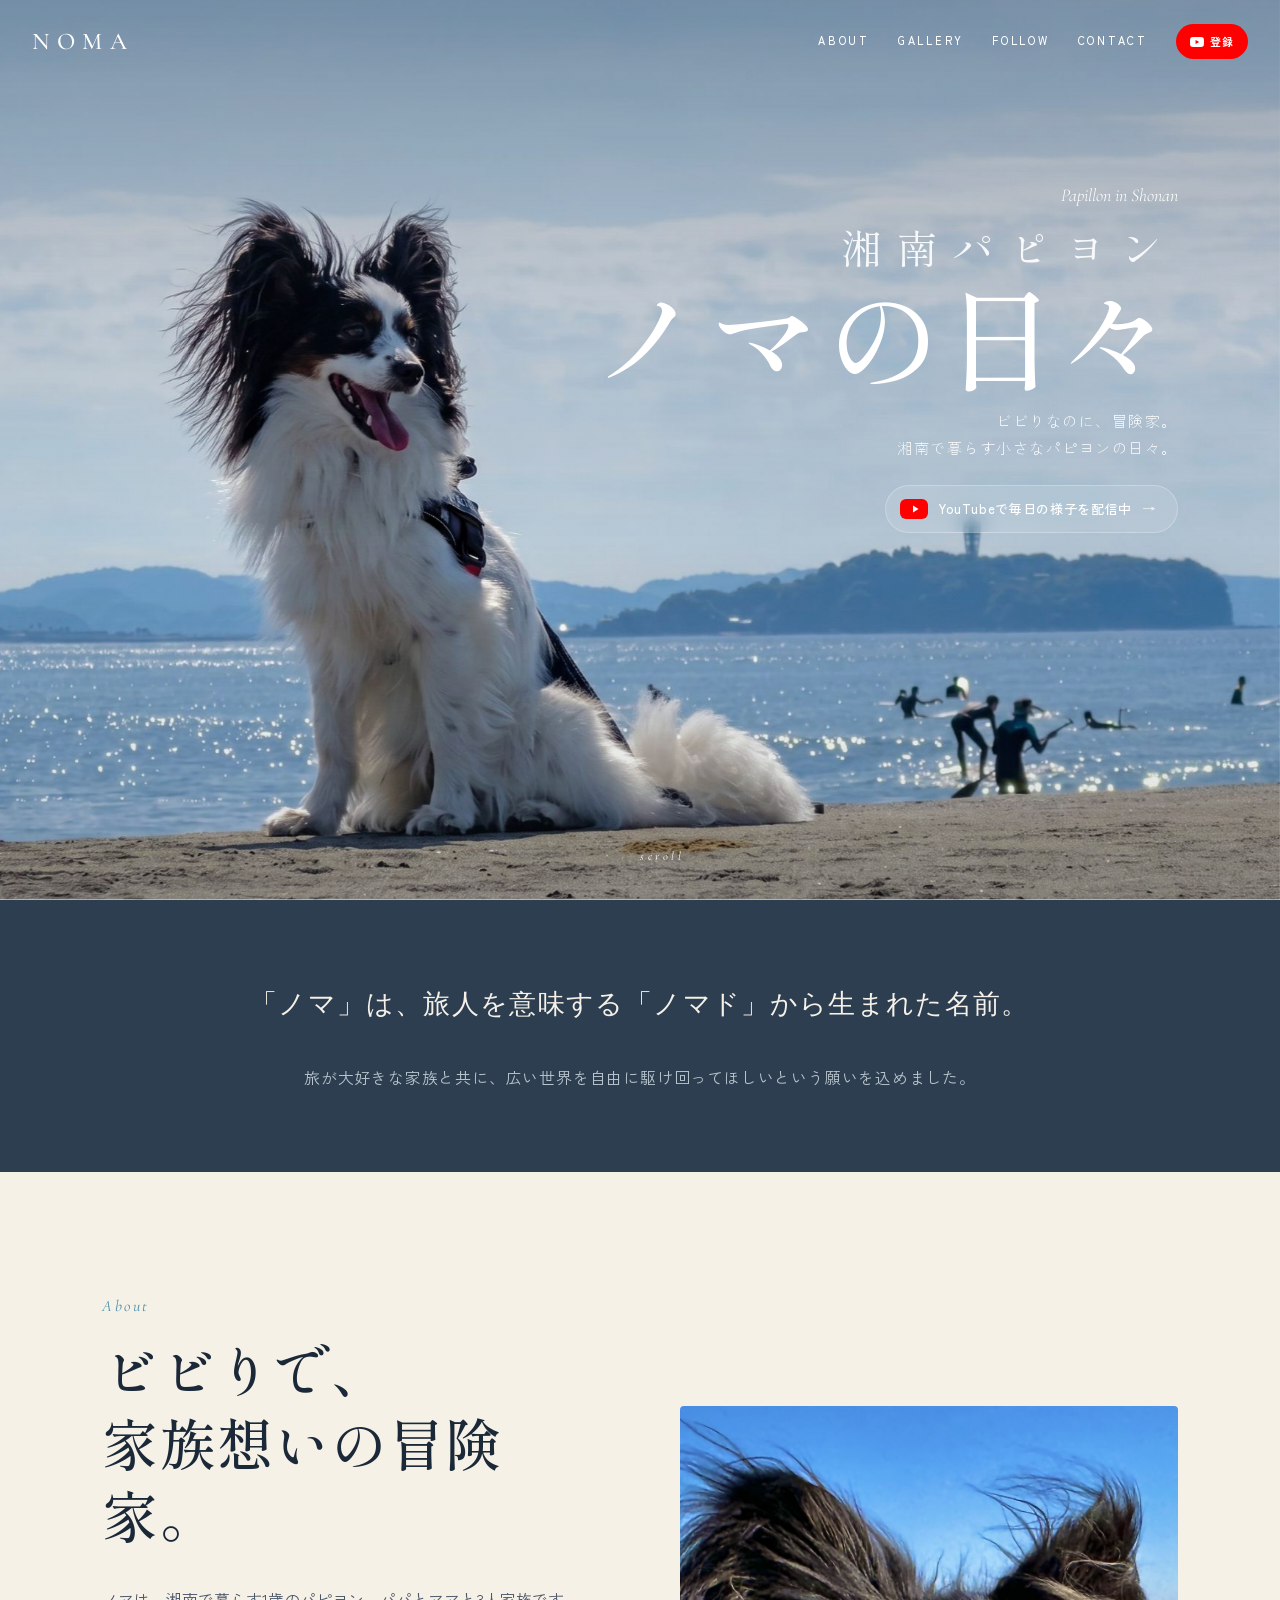
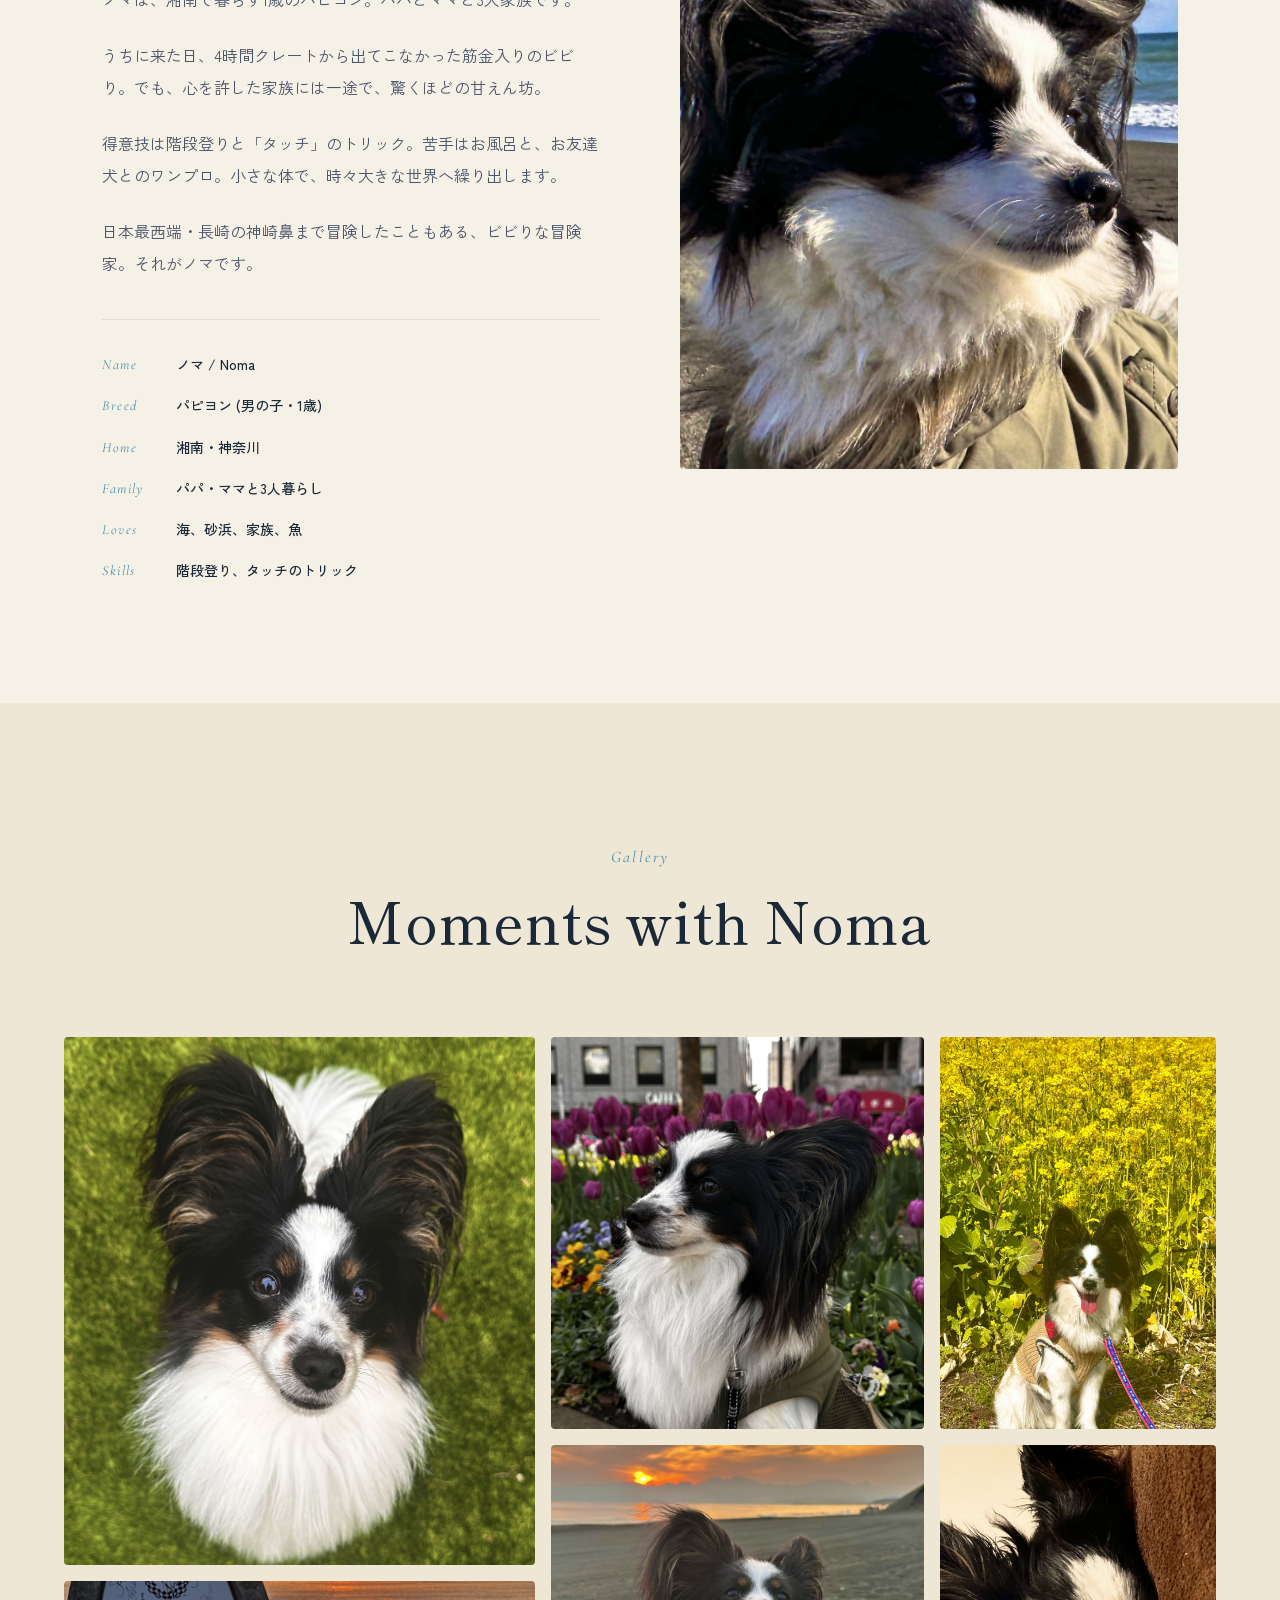
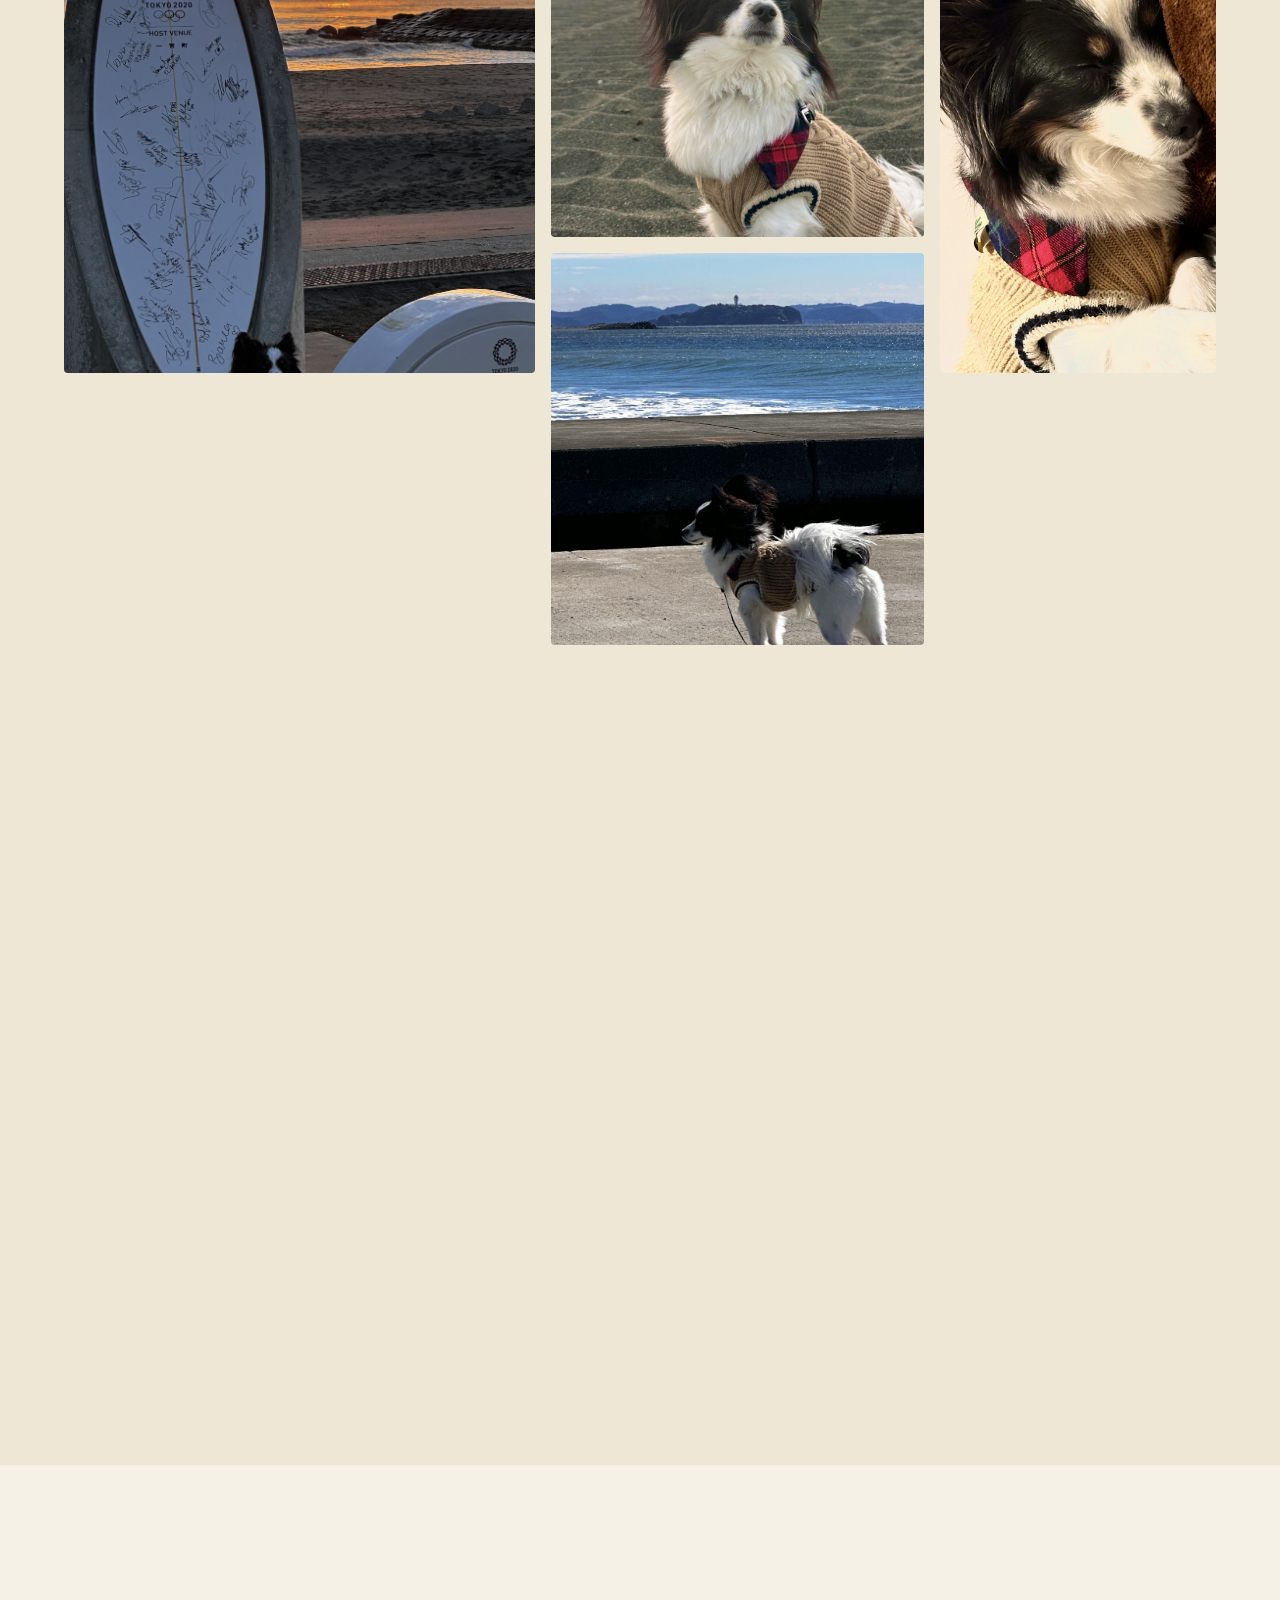
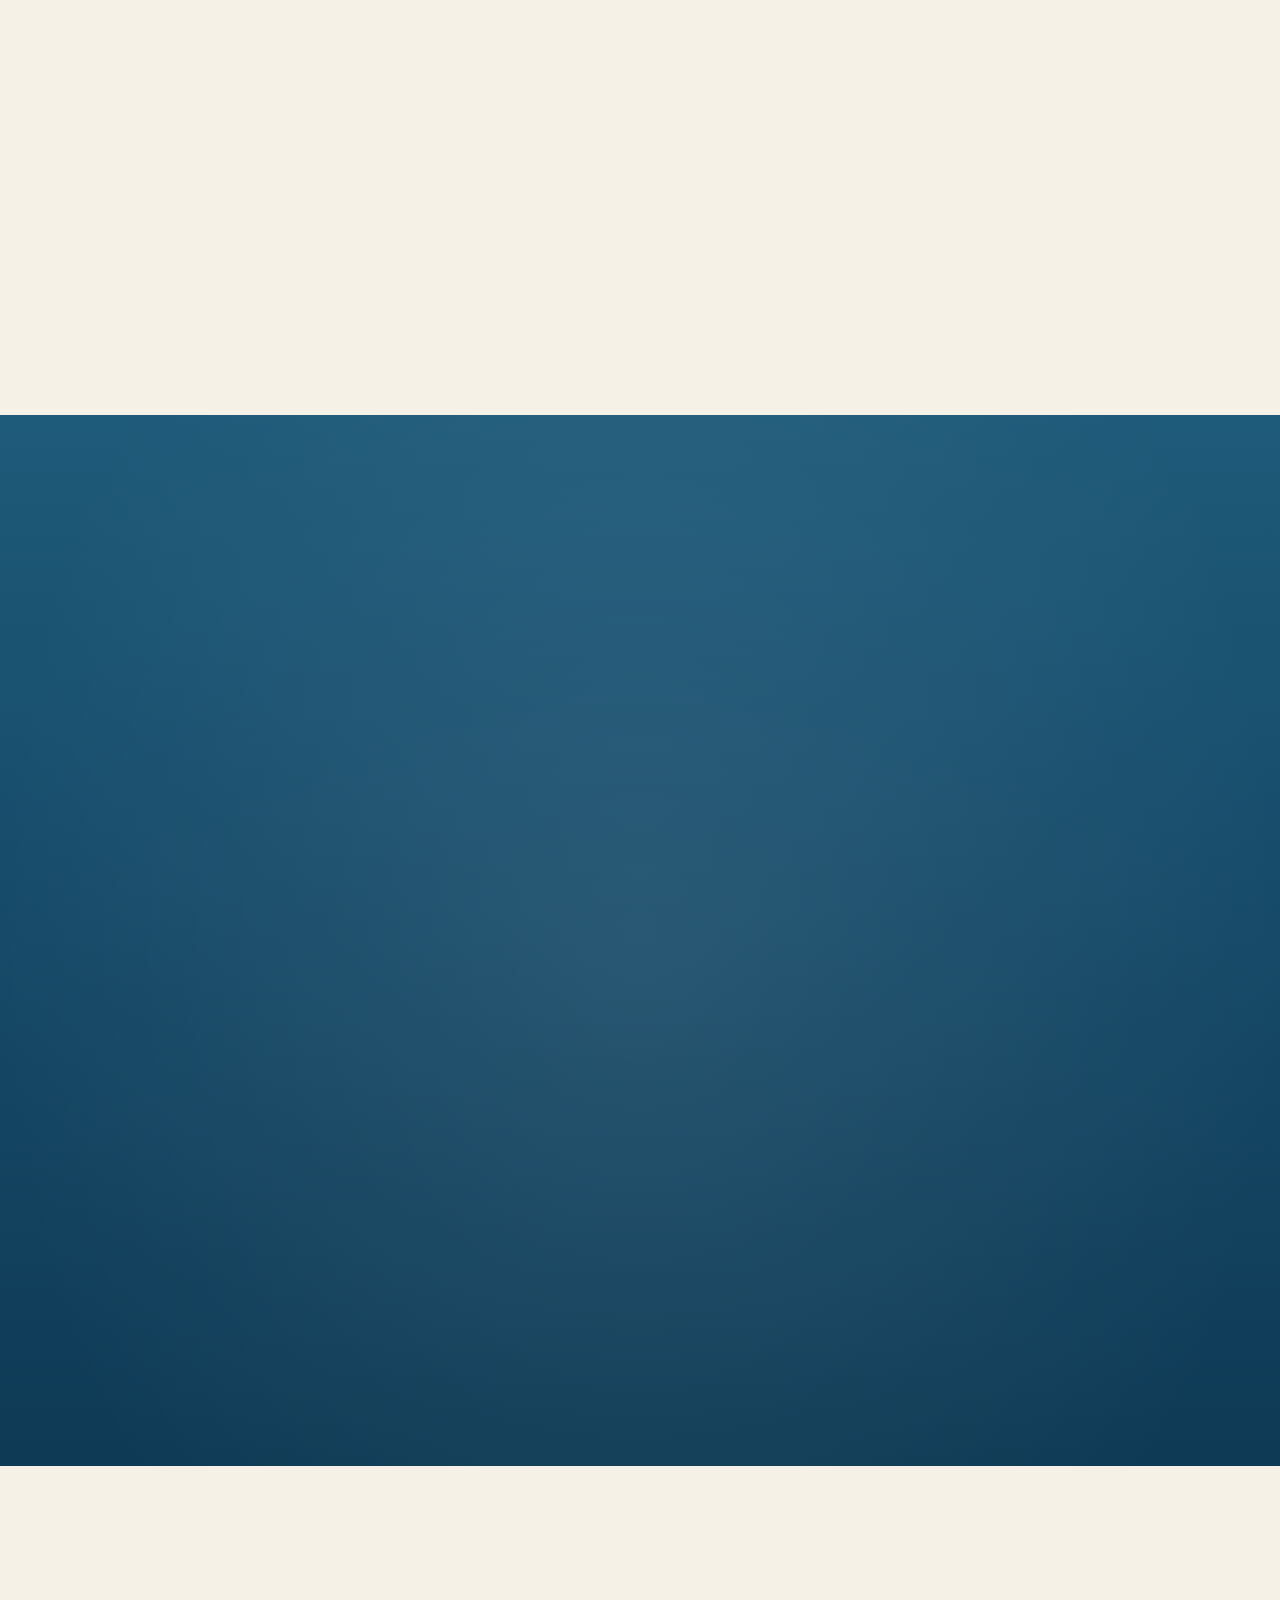
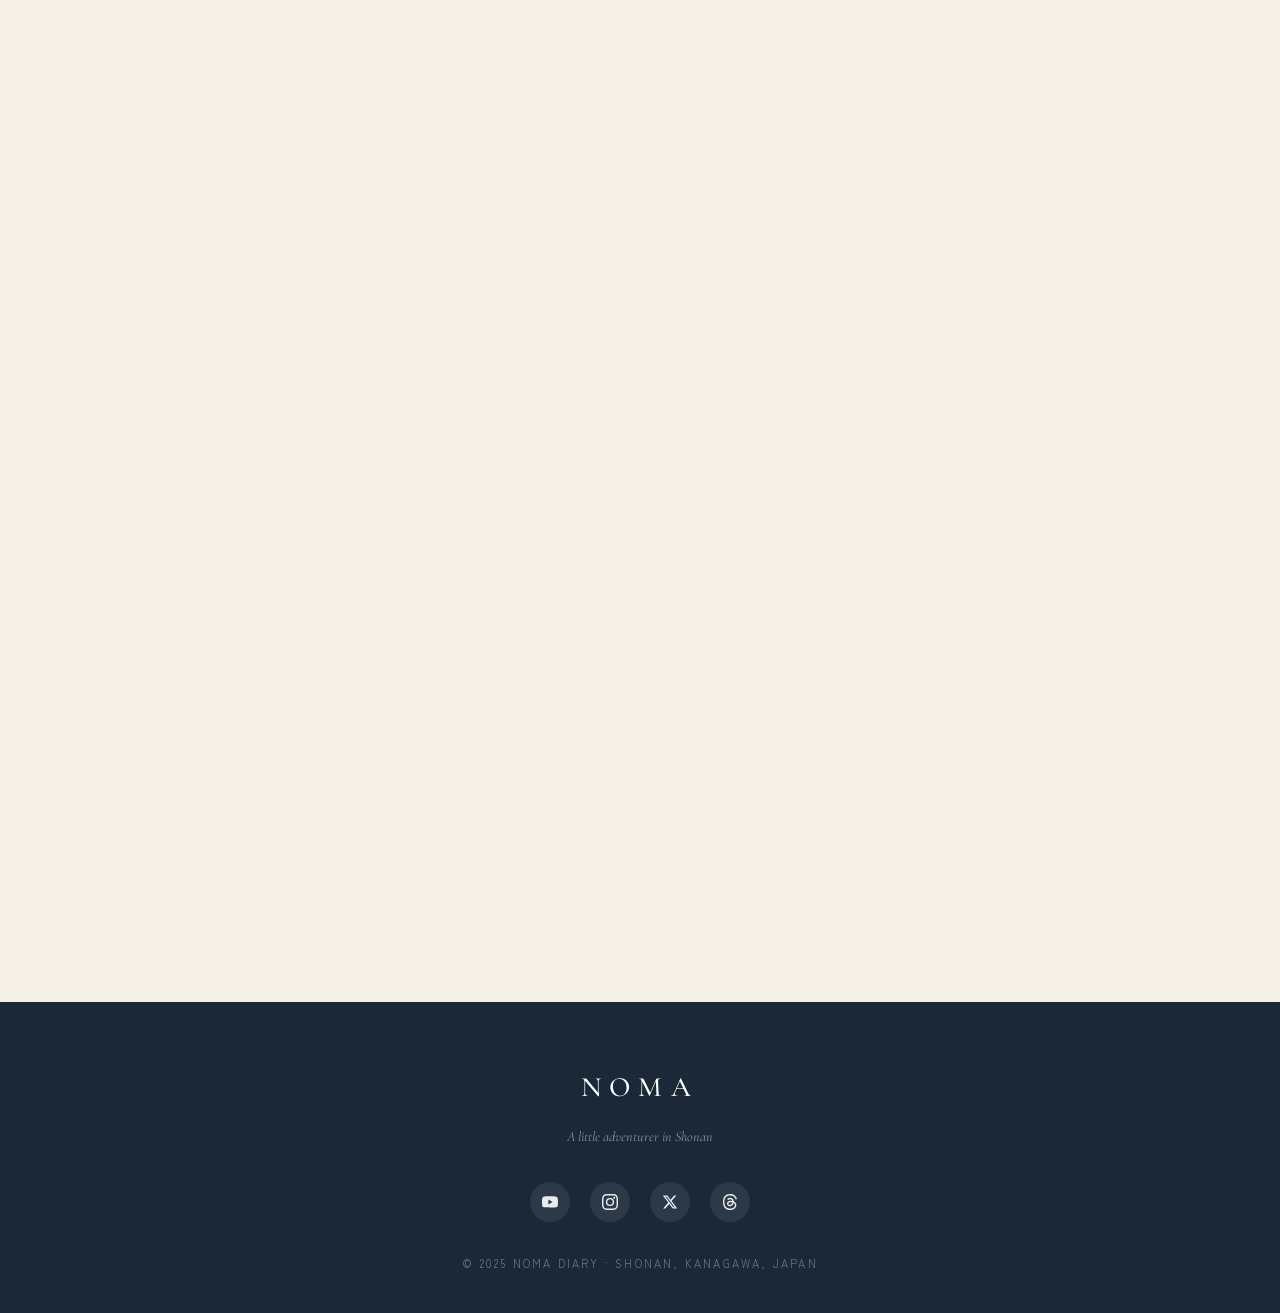
==== commit a72f207f: "Update index.html" ====
--- a/index.html
+++ b/index.html
@@ -985,6 +985,41 @@
     .contact-header { margin-bottom: 40px; }
     .contact-desc br { display: none; }
   }
+
+/* 名前の由来 */
+.name-origin {
+  background-color: #2c3e50;
+  padding: 80px 20px;
+  text-align: center;
+}
+.name-origin-inner {
+  max-width: 900px;
+  margin: 0 auto;
+  text-align: center;
+}
+.name-origin-text {
+  font-size: clamp(1.2rem, 3vw, 1.7rem);
+  color: #f5f0e8;
+  font-family: 'Noto Serif JP', serif;
+  letter-spacing: 0.05em;
+  margin-bottom: 1.2em;
+  line-height: 1.8;
+  word-break: keep-all;
+  overflow-wrap: break-word;
+}
+@media (min-width: 769px) {
+  .name-origin-text {
+    white-space: nowrap;
+  }
+}
+.name-origin-sub {
+  font-size: clamp(0.85rem, 1.8vw, 1rem);
+  color: #b8c4cc;
+  letter-spacing: 0.05em;
+  line-height: 1.9;
+  word-break: keep-all;
+  overflow-wrap: break-word;
+}
 </style>
 </head>
 <body>
@@ -1028,6 +1063,14 @@
   <div class="hero-scroll">scroll</div>
 </section>
 
+<!-- 名前の由来 -->
+<section class="name-origin">
+  <div class="name-origin-inner reveal">
+    <p class="name-origin-text">「ノマ」は、旅人を意味する「ノマド」から生まれた名前。</p>
+    <p class="name-origin-sub">旅が大好きな家族と共に、広い世界を自由に駆け回ってほしいという願いを込めました。</p>
+  </div>
+</section>
+
 <!-- イントロ -->
 <section class="intro" id="about">
   <div class="intro-grid">
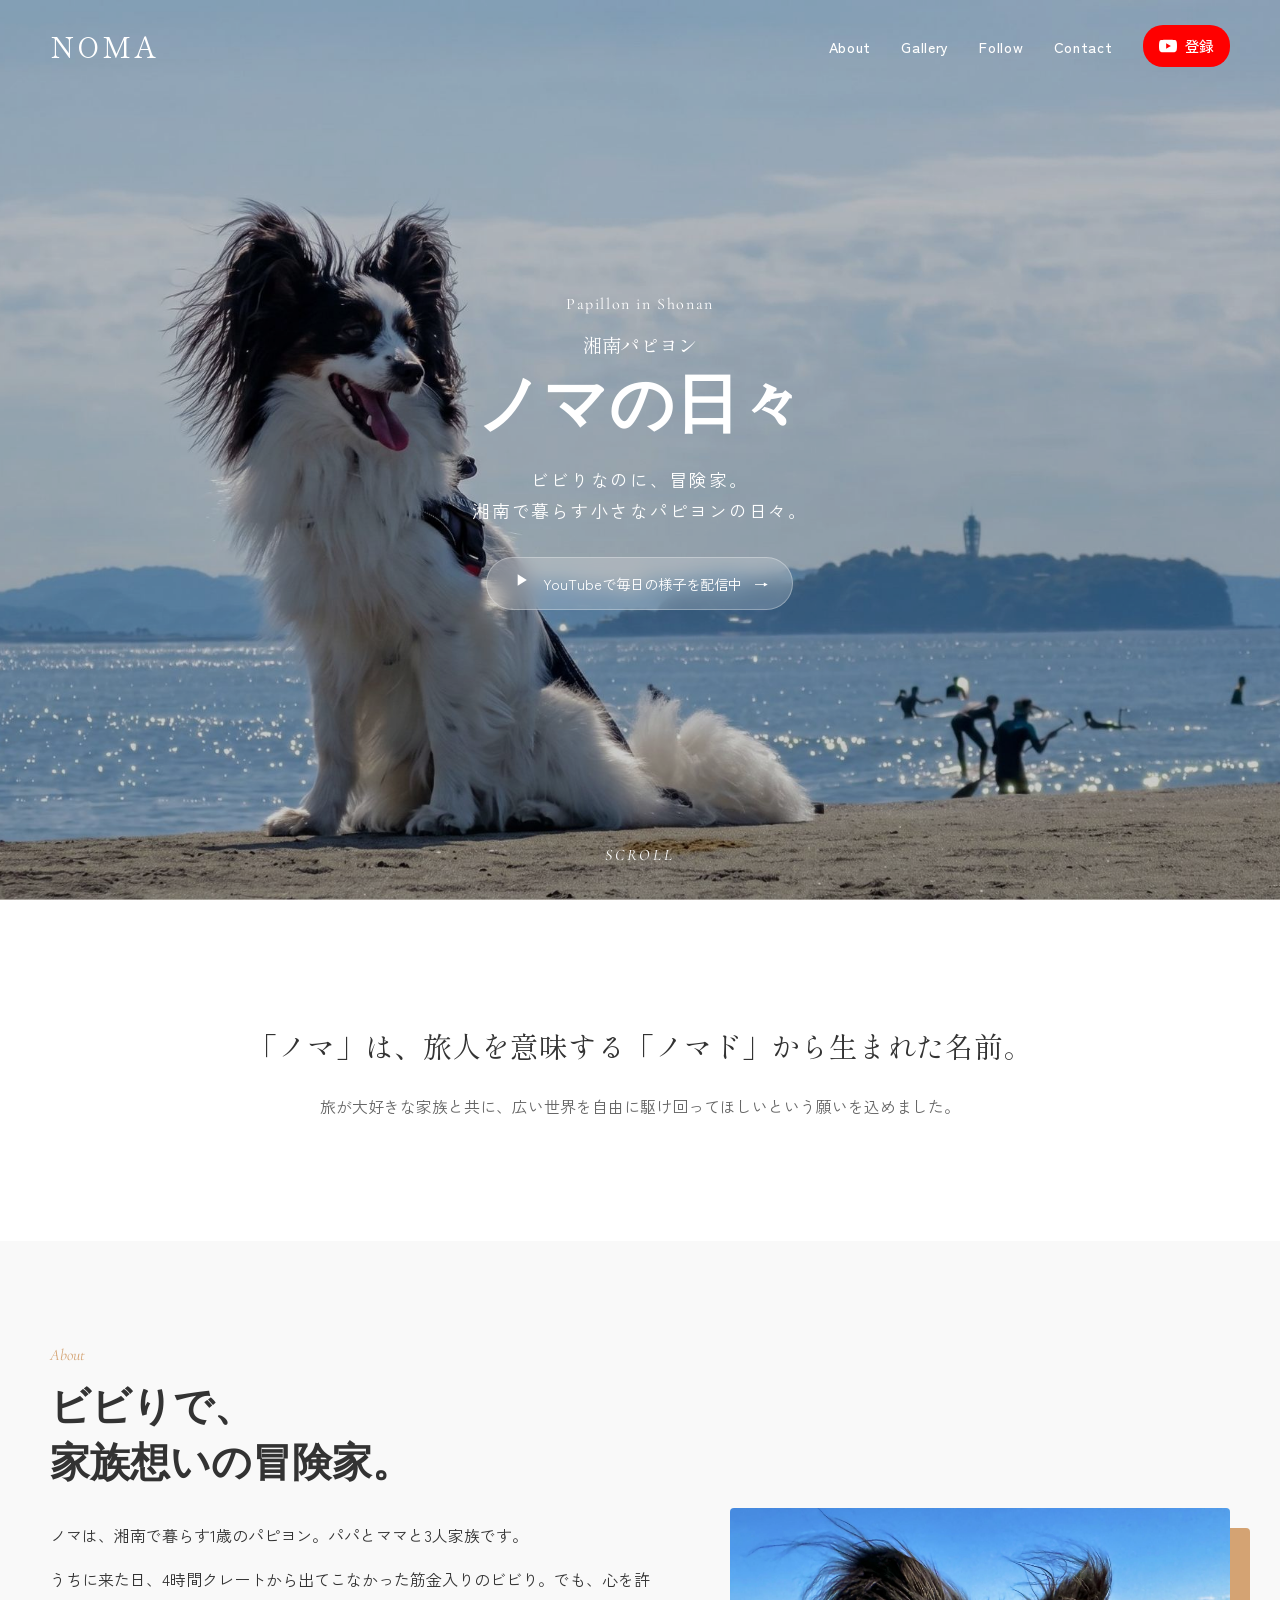
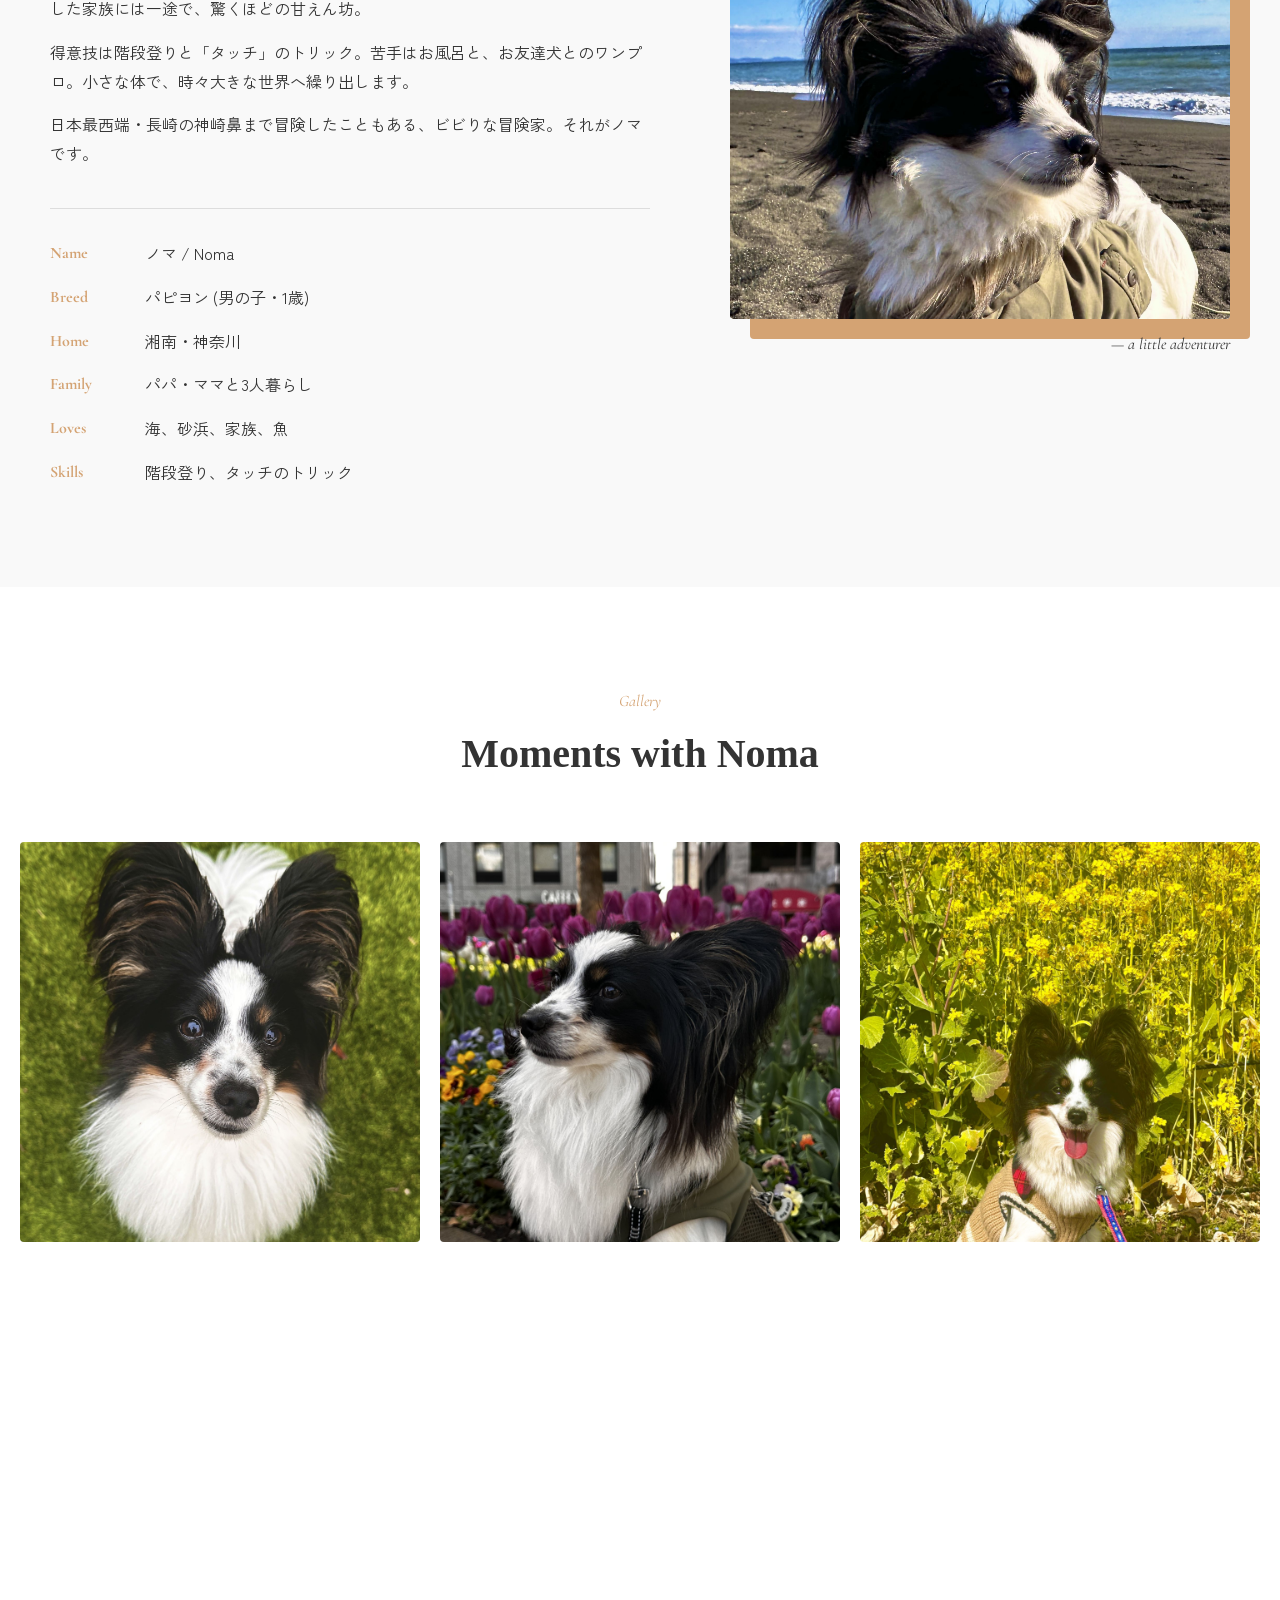
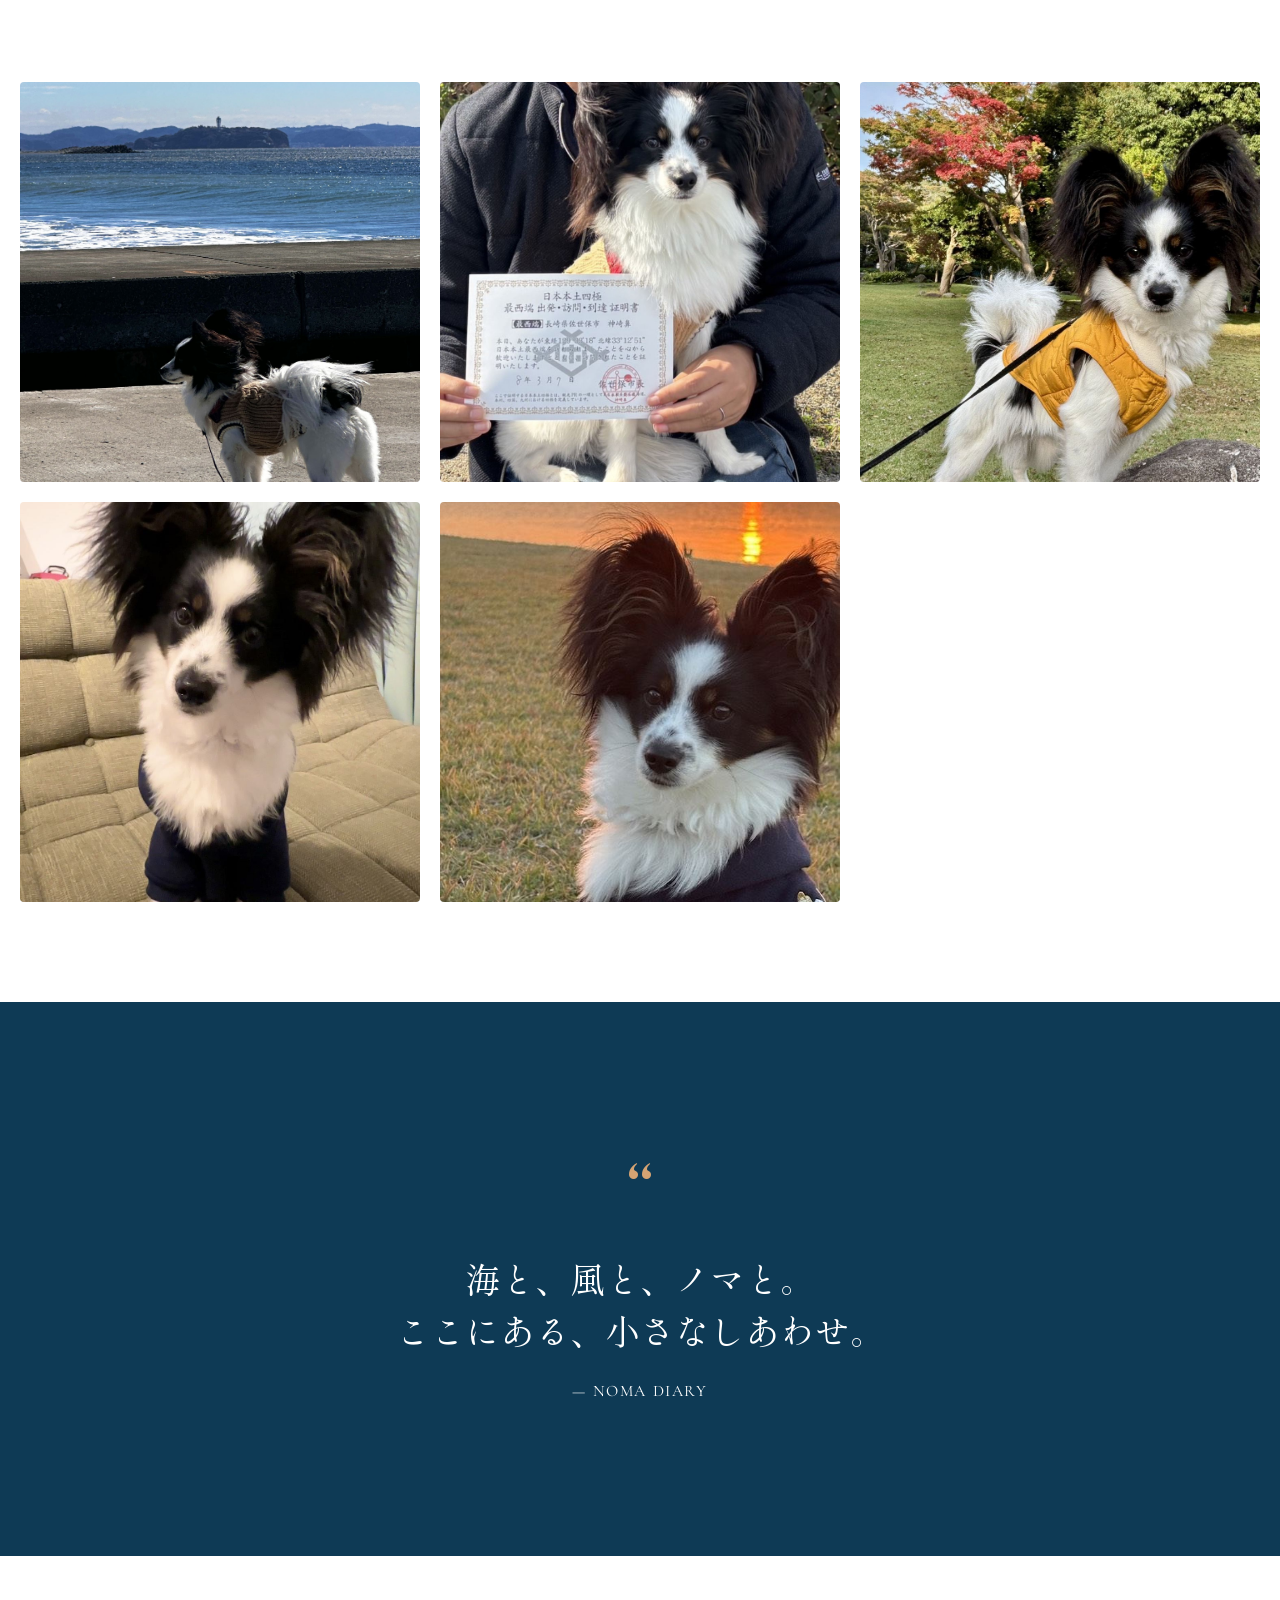
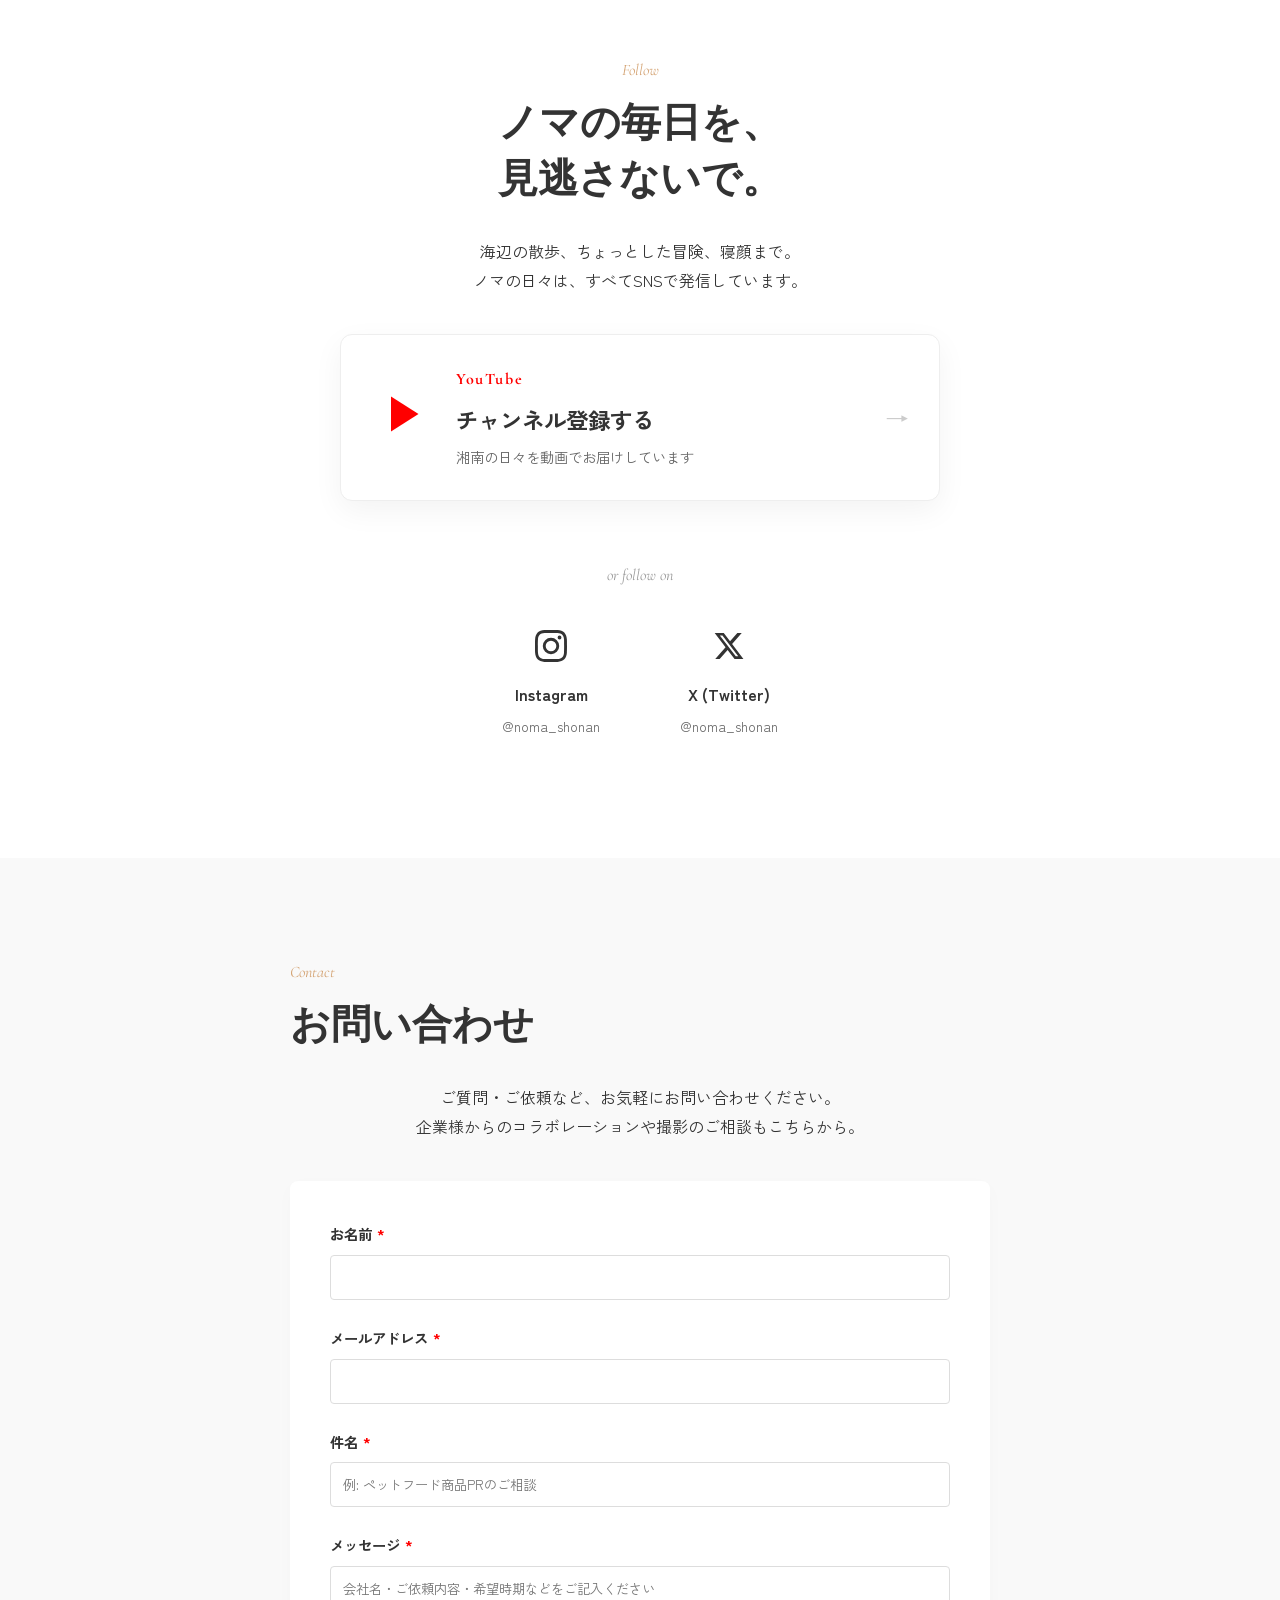
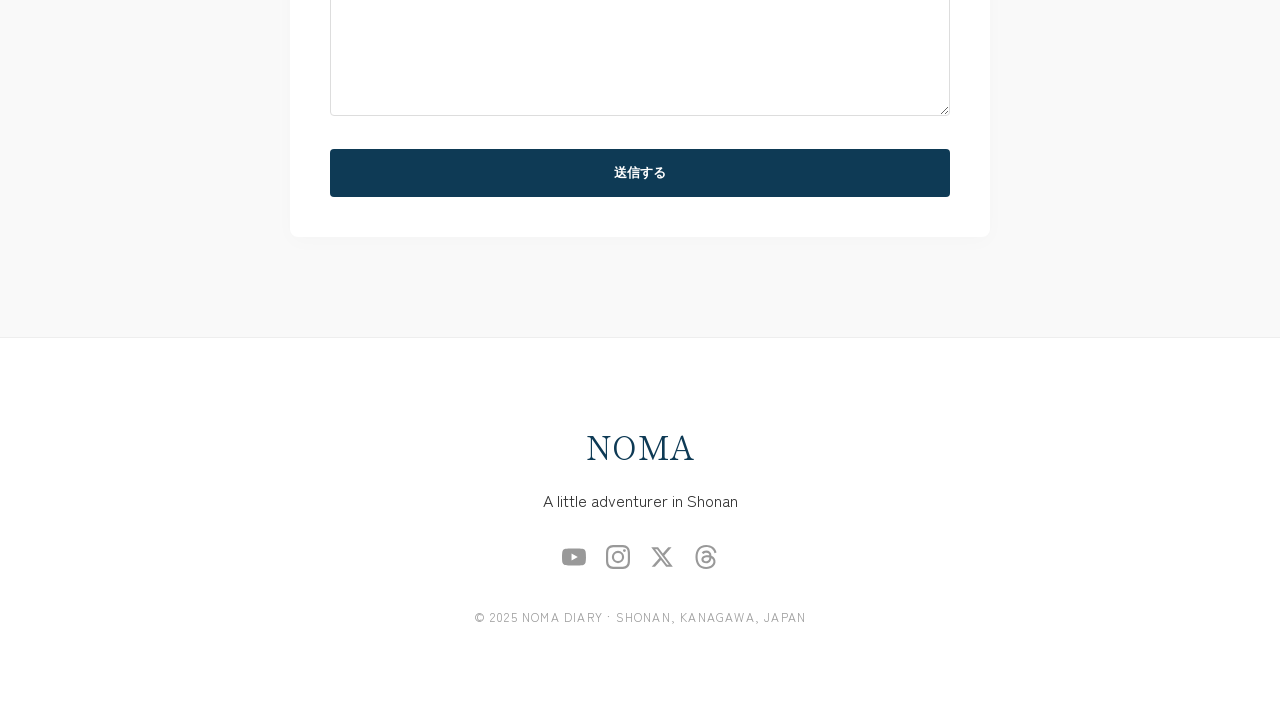
==== commit 590fcbda: "リファクタリング" ====
--- a/index.html
+++ b/index.html
@@ -3,6 +3,9 @@
 <head>
 <meta charset="UTF-8">
 <meta name="viewport" content="width=device-width, initial-scale=1.0">
+<link rel="stylesheet" href="css/global.css">
+<link rel="stylesheet" href="css/layout.css">
+<link rel="stylesheet" href="css/top.css">
 
 <!-- Google tag (gtag.js) -->
 <script async src="https://www.googletagmanager.com/gtag/js?id=G-900BNED2EW"></script>
@@ -26,7 +29,7 @@
 <meta property="og:title" content="NOMA | 湘南パピヨン ノマの日々">
 <meta property="og:description" content="ビビりなのに、冒険家。湘南で暮らすパピヨン・ノマの日々を記録するブランドサイト。">
 <meta property="og:url" content="https://noma-papillon.com/">
-<meta property="og:image" content="https://noma-papillon.com/ogp.jpg">
+<meta property="og:image" content="https://noma-papillon.com/image/ogp.jpg">
 <meta property="og:image:width" content="1200">
 <meta property="og:image:height" content="630">
 <meta property="og:image:alt" content="湘南パピヨン ノマ - ビビりなのに、冒険家。">
@@ -35,11 +38,11 @@
 <meta name="twitter:card" content="summary_large_image">
 <meta name="twitter:title" content="NOMA | 湘南パピヨン ノマの日々">
 <meta name="twitter:description" content="ビビりなのに、冒険家。湘南で暮らすパピヨン・ノマの日々。">
-<meta name="twitter:image" content="https://noma-papillon.com/ogp.jpg">
-
-<link rel="icon" type="image/png" sizes="32x32" href="favicon-photo-32.png">
-<link rel="icon" type="image/png" sizes="180x180" href="favicon-photo-180.png">
-<link rel="apple-touch-icon" sizes="180x180" href="favicon-photo-180.png">
+<meta name="twitter:image" content="https://noma-papillon.com/image/ogp.jpg">
+
+<link rel="icon" type="image/png" sizes="32x32" href="image/favicon-photo-32.png">
+<link rel="icon" type="image/png" sizes="180x180" href="image/favicon-photo-180.png">
+<link rel="apple-touch-icon" sizes="180x180" href="image/favicon-photo-180.png">
 
 <meta name="theme-color" content="#0e3a55">
 
@@ -55,972 +58,6 @@
 </script>
 
 <link href="https://fonts.googleapis.com/css2?family=Shippori+Mincho:wght@400;500;600;700&family=Cormorant+Garamond:ital,wght@0,300;0,400;0,500;1,300&family=Zen+Kaku+Gothic+New:wght@300;400;500;700&display=swap" rel="stylesheet">
-<style>
-  :root {
-    --ink: #1a2838;
-    --ink-soft: #4a5568;
-    --paper: #f6f1e7;
-    --paper-warm: #efe7d6;
-    --sea: #4a8fa8;
-    --sea-deep: #1e5a7a;
-    --sunset: #e08940;
-    --white: #ffffff;
-  }
-
-  * { margin: 0; padding: 0; box-sizing: border-box; }
-
-  html { scroll-behavior: smooth; }
-
-  body {
-    background: var(--paper);
-    font-family: 'Zen Kaku Gothic New', sans-serif;
-    color: var(--ink);
-    line-height: 1.8;
-    overflow-x: hidden;
-  }
-
-  img { display: block; max-width: 100%; }
-
-  /* ナビゲーション */
-  .nav {
-    position: fixed;
-    top: 0; left: 0;
-    width: 100%;
-    padding: 20px 32px;
-    display: flex;
-    justify-content: space-between;
-    align-items: center;
-    z-index: 100;
-    background: rgba(246, 241, 231, 0);
-    transition: background 0.4s, backdrop-filter 0.4s;
-    backdrop-filter: blur(0);
-  }
-
-  .nav.scrolled {
-    background: rgba(246, 241, 231, 0.85);
-    backdrop-filter: blur(12px);
-    border-bottom: 1px solid rgba(26, 40, 56, 0.08);
-  }
-
-  .nav-logo {
-    font-family: 'Cormorant Garamond', serif;
-    font-size: 24px;
-    font-weight: 500;
-    letter-spacing: 0.3em;
-    color: var(--white);
-    transition: color 0.4s;
-  }
-
-  .nav.scrolled .nav-logo { color: var(--ink); }
-
-  .nav-links {
-    display: flex;
-    gap: 28px;
-    list-style: none;
-  }
-
-  .nav-links a {
-    font-size: 11px;
-    font-weight: 500;
-    letter-spacing: 0.25em;
-    color: var(--white);
-    text-decoration: none;
-    text-transform: uppercase;
-    transition: color 0.4s, opacity 0.3s;
-  }
-
-  .nav.scrolled .nav-links a { color: var(--ink); }
-  .nav-links a:hover { opacity: 0.6; }
-
-  /* ナビYouTubeボタン */
-  .nav-youtube {
-    display: flex;
-    align-items: center;
-    gap: 6px;
-    padding: 8px 14px;
-    background: #ff0000;
-    color: var(--white) !important;
-    border-radius: 20px;
-    font-size: 11px !important;
-    font-weight: 700 !important;
-    letter-spacing: 0.1em !important;
-    text-transform: none !important;
-    transition: transform 0.2s, box-shadow 0.2s;
-  }
-
-  .nav-youtube:hover {
-    transform: translateY(-1px);
-    box-shadow: 0 4px 12px rgba(255,0,0,0.3);
-    opacity: 1 !important;
-  }
-
-  .nav-youtube svg { width: 14px; height: 14px; fill: var(--white); }
-
-  .nav.scrolled .nav-youtube { color: var(--white) !important; }
-
-  /* ヒーローセクション */
-  .hero {
-    position: relative;
-    height: 100vh;
-    min-height: 700px;
-    overflow: hidden;
-  }
-
-  .hero-img {
-    position: absolute;
-    inset: 0;
-    width: 100%;
-    height: 100%;
-    object-fit: cover;
-    object-position: center center;
-    animation: slowZoom 20s ease-out forwards;
-  }
-
-  @keyframes slowZoom {
-    from { transform: scale(1.15); }
-    to { transform: scale(1); }
-  }
-
-  .hero-overlay {
-    position: absolute;
-    inset: 0;
-    background:
-      linear-gradient(180deg,
-        rgba(26,40,56,0.35) 0%,
-        rgba(26,40,56,0.1) 35%,
-        rgba(26,40,56,0) 60%,
-        rgba(26,40,56,0.15) 100%);
-  }
-
-  .hero-content {
-    position: absolute;
-    inset: 0;
-    display: flex;
-    flex-direction: column;
-    justify-content: flex-start;
-    align-items: flex-end;
-    text-align: right;
-    padding: 0 8%;
-    padding-top: 14%;
-    color: var(--white);
-  }
-
-  .hero-tag {
-    font-family: 'Cormorant Garamond', serif;
-    font-style: italic;
-    font-size: 18px;
-    font-weight: 300;
-    margin-bottom: 16px;
-    opacity: 0;
-    animation: fadeUp 1.2s 0.4s ease both;
-  }
-
-  .hero-title {
-    font-family: 'Shippori Mincho', serif;
-    font-size: clamp(48px, 9vw, 120px);
-    font-weight: 500;
-    line-height: 0.95;
-    letter-spacing: 0.02em;
-    margin-bottom: 20px;
-    opacity: 0;
-    animation: fadeUp 1.4s 0.6s ease both;
-  }
-
-  .hero-title .small {
-    display: block;
-    font-size: 0.35em;
-    font-weight: 400;
-    letter-spacing: 0.4em;
-    margin-bottom: 0.3em;
-    opacity: 0.9;
-  }
-
-  .hero-desc {
-    font-size: 15px;
-    font-weight: 300;
-    letter-spacing: 0.1em;
-    max-width: 500px;
-    opacity: 0;
-    animation: fadeUp 1.4s 0.9s ease both;
-  }
-
-  /* ヒーロー内YouTubeピル */
-  .hero-yt-pill {
-    display: inline-flex;
-    align-items: center;
-    gap: 10px;
-    margin-top: 24px;
-    padding: 10px 20px 10px 14px;
-    background: rgba(255,255,255,0.12);
-    backdrop-filter: blur(10px);
-    border: 1px solid rgba(255,255,255,0.25);
-    border-radius: 40px;
-    color: var(--white);
-    text-decoration: none;
-    font-size: 13px;
-    font-weight: 500;
-    letter-spacing: 0.05em;
-    opacity: 0;
-    animation: fadeUp 1.4s 1.2s ease both;
-    transition: background 0.3s, transform 0.3s, border-color 0.3s;
-  }
-
-  .hero-yt-pill:hover {
-    background: rgba(255,255,255,0.2);
-    border-color: rgba(255,255,255,0.4);
-    transform: translateY(-2px);
-  }
-
-  .hero-yt-pill .yt-icon {
-    width: 28px;
-    height: 20px;
-    background: #ff0000;
-    border-radius: 6px;
-    display: flex;
-    align-items: center;
-    justify-content: center;
-  }
-
-  .hero-yt-pill .yt-icon svg { width: 12px; height: 12px; fill: var(--white); margin-left: 2px; }
-
-  .hero-yt-pill .arrow { font-size: 14px; opacity: 0.7; }
-
-  .hero-scroll {
-    position: absolute;
-    bottom: 32px;
-    left: 50%;
-    transform: translateX(-50%);
-    font-family: 'Cormorant Garamond', serif;
-    font-style: italic;
-    font-size: 12px;
-    letter-spacing: 0.3em;
-    color: var(--white);
-    opacity: 0;
-    animation: fadeUp 1s 1.4s ease both, bounce 2s 2s ease-in-out infinite;
-  }
-
-  @keyframes fadeUp {
-    from { opacity: 0; transform: translateY(40px); }
-    to { opacity: 1; transform: translateY(0); }
-  }
-
-  @keyframes bounce {
-    0%, 100% { transform: translate(-50%, 0); }
-    50% { transform: translate(-50%, -8px); }
-  }
-
-  /* セクション共通 */
-  section { padding: 120px 8%; }
-
-  .section-label {
-    font-family: 'Cormorant Garamond', serif;
-    font-style: italic;
-    font-size: 16px;
-    color: var(--sea);
-    margin-bottom: 12px;
-    letter-spacing: 0.15em;
-  }
-
-  .section-title {
-    font-family: 'Shippori Mincho', serif;
-    font-size: clamp(32px, 5vw, 56px);
-    font-weight: 500;
-    line-height: 1.3;
-    margin-bottom: 40px;
-    letter-spacing: 0.02em;
-  }
-
-  /* イントロセクション */
-  .intro {
-    background: var(--paper);
-    position: relative;
-  }
-
-  .intro-grid {
-    display: grid;
-    grid-template-columns: 1fr 1fr;
-    gap: 80px;
-    align-items: center;
-    max-width: 1200px;
-    margin: 0 auto;
-  }
-
-  .intro-text .section-title { margin-bottom: 32px; }
-
-  .intro-text p {
-    font-size: 16px;
-    line-height: 2;
-    color: var(--ink-soft);
-    margin-bottom: 24px;
-  }
-
-  .intro-meta {
-    display: grid;
-    grid-template-columns: auto 1fr;
-    gap: 16px 32px;
-    margin-top: 40px;
-    padding-top: 32px;
-    border-top: 1px solid rgba(26,40,56,0.1);
-    font-size: 14px;
-  }
-
-  .intro-meta dt {
-    font-family: 'Cormorant Garamond', serif;
-    font-style: italic;
-    color: var(--sea);
-    letter-spacing: 0.1em;
-  }
-
-  .intro-meta dd {
-    font-weight: 500;
-    color: var(--ink);
-  }
-
-  .intro-img-wrap {
-    position: relative;
-    aspect-ratio: 3/4;
-    overflow: hidden;
-    border-radius: 4px;
-  }
-
-  .intro-img-wrap img {
-    width: 100%;
-    height: 100%;
-    object-fit: cover;
-  }
-
-  .intro-caption {
-    position: absolute;
-    bottom: -40px;
-    right: 0;
-    font-family: 'Cormorant Garamond', serif;
-    font-style: italic;
-    font-size: 14px;
-    color: var(--sea);
-    letter-spacing: 0.2em;
-  }
-
-  /* ギャラリーセクション */
-  .gallery {
-    background: var(--paper-warm);
-    padding: 140px 5%;
-  }
-
-  .gallery-header {
-    text-align: center;
-    margin-bottom: 80px;
-    padding: 0 3%;
-  }
-
-  .gallery-grid {
-    display: grid;
-    grid-template-columns: repeat(12, 1fr);
-    grid-auto-rows: 120px;
-    gap: 16px;
-    max-width: 1400px;
-    margin: 0 auto;
-  }
-
-  .gallery-item {
-    position: relative;
-    overflow: hidden;
-    border-radius: 4px;
-    cursor: pointer;
-  }
-
-  .gallery-item img {
-    width: 100%;
-    height: 100%;
-    object-fit: cover;
-    transition: transform 0.8s ease;
-  }
-
-  .gallery-item:hover img { transform: scale(1.05); }
-
-  .gallery-item::after {
-    content: attr(data-caption);
-    position: absolute;
-    bottom: 16px;
-    left: 20px;
-    color: var(--white);
-    font-family: 'Cormorant Garamond', serif;
-    font-style: italic;
-    font-size: 14px;
-    letter-spacing: 0.1em;
-    opacity: 0;
-    transition: opacity 0.4s;
-    text-shadow: 0 2px 8px rgba(0,0,0,0.5);
-  }
-
-  .gallery-item:hover::after { opacity: 1; }
-
-  /* ギャラリー配置 */
-  .g1 { grid-column: span 5; grid-row: span 4; }
-  .g2 { grid-column: span 4; grid-row: span 3; }
-  .g3 { grid-column: span 3; grid-row: span 3; }
-  .g4 { grid-column: span 4; grid-row: span 3; }
-  .g5 { grid-column: span 3; grid-row: span 4; }
-  .g6 { grid-column: span 5; grid-row: span 3; }
-  .g7 { grid-column: span 4; grid-row: span 3; }
-  .g8 { grid-column: span 4; grid-row: span 3; }
-  .g9 { grid-column: span 4; grid-row: span 5; }
-  .g10 { grid-column: span 4; grid-row: span 5; }
-  .g11 { grid-column: span 4; grid-row: span 4; }
-
-  /* クオートセクション */
-  .quote {
-    background: var(--paper);
-    text-align: center;
-    padding: 140px 8%;
-  }
-
-  .quote-text {
-    font-family: 'Shippori Mincho', serif;
-    font-size: clamp(24px, 3vw, 36px);
-    line-height: 1.8;
-    font-weight: 400;
-    max-width: 800px;
-    margin: 0 auto 32px;
-    color: var(--ink);
-  }
-
-  .quote-mark {
-    font-family: 'Cormorant Garamond', serif;
-    font-size: 120px;
-    line-height: 0.5;
-    color: var(--sea);
-    opacity: 0.3;
-    margin-bottom: 20px;
-  }
-
-  .quote-author {
-    font-family: 'Cormorant Garamond', serif;
-    font-style: italic;
-    font-size: 16px;
-    letter-spacing: 0.3em;
-    color: var(--sea);
-  }
-
-  /* フォローセクション */
-  .follow {
-    background: linear-gradient(180deg, #1e5a7a 0%, #0e3a55 100%);
-    color: var(--white);
-    text-align: center;
-    position: relative;
-    overflow: hidden;
-    padding: 140px 8%;
-  }
-
-  .follow::before {
-    content: '';
-    position: absolute;
-    top: -50%;
-    left: -10%;
-    width: 120%;
-    height: 200%;
-    background: radial-gradient(ellipse at center, rgba(255,255,255,0.08) 0%, transparent 60%);
-    pointer-events: none;
-  }
-
-  .follow-header { margin-bottom: 50px; position: relative; }
-
-  .follow .section-label { color: rgba(255,255,255,0.7); }
-  .follow .section-title {
-    color: var(--white);
-    margin-bottom: 20px;
-    font-size: clamp(36px, 5.5vw, 64px);
-  }
-
-  .follow-desc {
-    font-size: 16px;
-    font-weight: 300;
-    opacity: 0.9;
-    max-width: 560px;
-    margin: 0 auto;
-    line-height: 2;
-  }
-
-  /* メインCTA（YouTube） */
-  .cta-hero {
-    position: relative;
-    max-width: 640px;
-    margin: 0 auto 24px;
-    padding: 36px 32px;
-    background: linear-gradient(135deg, #ff0000 0%, #cc0000 100%);
-    border-radius: 16px;
-    text-decoration: none;
-    color: var(--white);
-    display: flex;
-    align-items: center;
-    gap: 24px;
-    box-shadow: 0 20px 60px rgba(255,0,0,0.3);
-    transition: transform 0.3s, box-shadow 0.3s;
-    overflow: hidden;
-  }
-
-  .cta-hero::after {
-    content: '';
-    position: absolute;
-    inset: 0;
-    background: radial-gradient(circle at 20% 50%, rgba(255,255,255,0.15) 0%, transparent 50%);
-    pointer-events: none;
-  }
-
-  .cta-hero:hover {
-    transform: translateY(-4px);
-    box-shadow: 0 28px 70px rgba(255,0,0,0.4);
-  }
-
-  .cta-hero .play-icon {
-    flex-shrink: 0;
-    width: 64px;
-    height: 64px;
-    background: rgba(255,255,255,0.2);
-    border-radius: 50%;
-    display: flex;
-    align-items: center;
-    justify-content: center;
-  }
-
-  .cta-hero .play-icon svg {
-    width: 28px;
-    height: 28px;
-    fill: var(--white);
-    margin-left: 4px;
-  }
-
-  .cta-hero-text {
-    text-align: left;
-    flex: 1;
-  }
-
-  .cta-hero-label {
-    font-size: 11px;
-    font-weight: 700;
-    letter-spacing: 0.3em;
-    opacity: 0.85;
-    margin-bottom: 6px;
-    text-transform: uppercase;
-  }
-
-  .cta-hero-title {
-    font-size: 22px;
-    font-weight: 700;
-    letter-spacing: 0.02em;
-    margin-bottom: 4px;
-  }
-
-  .cta-hero-sub {
-    font-size: 13px;
-    opacity: 0.9;
-    font-weight: 300;
-  }
-
-  .cta-hero-arrow {
-    flex-shrink: 0;
-    font-size: 24px;
-    transition: transform 0.3s;
-  }
-
-  .cta-hero:hover .cta-hero-arrow { transform: translateX(6px); }
-
-  /* SNSサブ導線 */
-  .sns-sub-label {
-    font-family: 'Cormorant Garamond', serif;
-    font-style: italic;
-    font-size: 14px;
-    color: rgba(255,255,255,0.7);
-    letter-spacing: 0.2em;
-    margin: 40px 0 24px;
-    display: flex;
-    align-items: center;
-    justify-content: center;
-    gap: 16px;
-    position: relative;
-  }
-
-  .sns-sub-label::before,
-  .sns-sub-label::after {
-    content: '';
-    width: 40px;
-    height: 1px;
-    background: rgba(255,255,255,0.3);
-  }
-
-  .sns-grid {
-    display: grid;
-    grid-template-columns: repeat(2, 1fr);
-    gap: 16px;
-    max-width: 560px;
-    margin: 0 auto;
-    position: relative;
-  }
-
-  .sns-card {
-    background: rgba(255,255,255,0.08);
-    backdrop-filter: blur(10px);
-    border: 1px solid rgba(255,255,255,0.15);
-    border-radius: 12px;
-    padding: 28px 16px;
-    text-decoration: none;
-    color: var(--white);
-    transition: transform 0.3s, background 0.3s, border-color 0.3s;
-    display: flex;
-    flex-direction: column;
-    align-items: center;
-    gap: 10px;
-  }
-
-  .sns-card:hover {
-    transform: translateY(-6px);
-    background: rgba(255,255,255,0.12);
-    border-color: rgba(255,255,255,0.3);
-  }
-
-  .sns-icon-wrap {
-    width: 48px;
-    height: 48px;
-    display: flex;
-    align-items: center;
-    justify-content: center;
-    margin-bottom: 4px;
-  }
-
-  .sns-icon-wrap svg { width: 28px; height: 28px; fill: var(--white); }
-
-  .sns-name {
-    font-size: 13px;
-    font-weight: 700;
-    letter-spacing: 0.1em;
-    margin-bottom: 2px;
-  }
-
-  .sns-handle {
-    font-size: 11px;
-    font-weight: 300;
-    opacity: 0.7;
-    letter-spacing: 0.05em;
-  }
-
-  /* お問い合わせセクション */
-  .contact {
-    background: var(--paper);
-    padding: 140px 8%;
-  }
-
-  .contact-inner {
-    max-width: 640px;
-    margin: 0 auto;
-  }
-
-  .contact-header {
-    text-align: center;
-    margin-bottom: 56px;
-  }
-
-  .contact-desc {
-    font-size: 15px;
-    line-height: 2;
-    color: var(--ink-soft);
-    max-width: 480px;
-    margin: 0 auto;
-  }
-
-  .contact-form {
-    display: flex;
-    flex-direction: column;
-    gap: 24px;
-  }
-
-  .form-row {
-    display: flex;
-    flex-direction: column;
-    gap: 8px;
-  }
-
-  .form-row label {
-    font-family: 'Cormorant Garamond', serif;
-    font-style: italic;
-    font-size: 14px;
-    color: var(--sea);
-    letter-spacing: 0.15em;
-  }
-
-  .form-row label .required {
-    color: #d14520;
-    margin-left: 4px;
-    font-style: normal;
-  }
-
-  .form-row input,
-  .form-row textarea {
-    width: 100%;
-    padding: 14px 18px;
-    font-family: 'Zen Kaku Gothic New', sans-serif;
-    font-size: 15px;
-    color: var(--ink);
-    background: var(--white);
-    border: 1px solid rgba(26,40,56,0.12);
-    border-radius: 8px;
-    transition: border-color 0.2s, box-shadow 0.2s;
-    outline: none;
-  }
-
-  .form-row input:focus,
-  .form-row textarea:focus {
-    border-color: var(--sea);
-    box-shadow: 0 0 0 3px rgba(74,143,168,0.1);
-  }
-
-  .form-row textarea {
-    min-height: 140px;
-    resize: vertical;
-    line-height: 1.8;
-  }
-
-  .form-submit {
-    margin-top: 8px;
-    padding: 18px 32px;
-    font-family: 'Zen Kaku Gothic New', sans-serif;
-    font-size: 15px;
-    font-weight: 700;
-    letter-spacing: 0.15em;
-    color: var(--white);
-    background: var(--ink);
-    border: none;
-    border-radius: 8px;
-    cursor: pointer;
-    transition: background 0.2s, transform 0.2s;
-  }
-
-  .form-submit:hover {
-    background: var(--sea-deep);
-    transform: translateY(-1px);
-  }
-
-  .form-submit:active { transform: translateY(0); }
-
-  /* ハニーポット（スパム対策で非表示） */
-  .honeypot {
-    position: absolute;
-    left: -9999px;
-  }
-
-  /* 送信完了メッセージ */
-  .form-success {
-    display: none;
-    text-align: center;
-    padding: 48px 24px;
-    background: var(--white);
-    border-radius: 12px;
-    border: 1px solid rgba(74,143,168,0.2);
-  }
-
-  .form-success.visible { display: block; }
-
-  .form-success-icon {
-    font-size: 40px;
-    color: var(--sea);
-    margin-bottom: 16px;
-  }
-
-  .form-success-title {
-    font-family: 'Shippori Mincho', serif;
-    font-size: 20px;
-    font-weight: 500;
-    margin-bottom: 12px;
-    color: var(--ink);
-  }
-
-  .form-success-desc {
-    font-size: 14px;
-    color: var(--ink-soft);
-    line-height: 1.8;
-  }
-
-  /* フッター */
-  footer {
-    background: var(--ink);
-    color: rgba(255,255,255,0.7);
-    padding: 60px 8% 40px;
-    text-align: center;
-  }
-
-  .footer-logo {
-    font-family: 'Cormorant Garamond', serif;
-    font-size: 28px;
-    font-weight: 500;
-    letter-spacing: 0.3em;
-    color: var(--white);
-    margin-bottom: 12px;
-  }
-
-  .footer-tag {
-    font-family: 'Cormorant Garamond', serif;
-    font-style: italic;
-    font-size: 14px;
-    margin-bottom: 32px;
-    opacity: 0.7;
-  }
-
-  .footer-sns {
-    display: flex;
-    justify-content: center;
-    gap: 20px;
-    margin-bottom: 32px;
-  }
-
-  .footer-sns a {
-    width: 40px;
-    height: 40px;
-    border-radius: 50%;
-    background: rgba(255,255,255,0.08);
-    display: flex;
-    align-items: center;
-    justify-content: center;
-    transition: background 0.3s, transform 0.3s;
-  }
-
-  .footer-sns a:hover {
-    background: rgba(255,255,255,0.2);
-    transform: translateY(-2px);
-  }
-
-  .footer-sns svg {
-    width: 16px;
-    height: 16px;
-    fill: var(--white);
-    opacity: 0.9;
-  }
-
-  .footer-copy {
-    font-size: 11px;
-    letter-spacing: 0.2em;
-    opacity: 0.5;
-  }
-
-  /* スクロールアニメーション */
-  .reveal {
-    opacity: 0;
-    transform: translateY(40px);
-    transition: opacity 1s ease, transform 1s ease;
-  }
-
-  .reveal.visible {
-    opacity: 1;
-    transform: translateY(0);
-  }
-
-  /* レスポンシブ */
-  @media (max-width: 880px) {
-    .nav { padding: 14px 20px; }
-    .nav-links { gap: 8px; }
-    .nav-links li:not(:last-child) { display: none; }
-    .nav-youtube { padding: 8px 14px; }
-
-    section { padding: 80px 6%; }
-    .gallery { padding: 100px 4%; }
-
-    .hero-img {
-      object-position: 22% 35%;
-    }
-    .hero-content {
-      justify-content: flex-end;
-      align-items: flex-start;
-      text-align: left;
-      padding: 0 6%;
-      padding-top: 0;
-      padding-bottom: 12%;
-    }
-    .hero-yt-pill { font-size: 12px; padding: 9px 18px 9px 12px; }
-
-    .intro-grid {
-      grid-template-columns: 1fr;
-      gap: 40px;
-    }
-
-    .intro-caption {
-      position: static;
-      margin-top: 16px;
-      display: block;
-      text-align: right;
-    }
-
-    .gallery-grid {
-      grid-template-columns: repeat(6, 1fr);
-      grid-auto-rows: 100px;
-    }
-    .g1 { grid-column: span 6; grid-row: span 4; }
-    .g2 { grid-column: span 3; grid-row: span 3; }
-    .g3 { grid-column: span 3; grid-row: span 3; }
-    .g4 { grid-column: span 6; grid-row: span 3; }
-    .g5 { grid-column: span 3; grid-row: span 4; }
-    .g6 { grid-column: span 3; grid-row: span 4; }
-    .g7 { grid-column: span 6; grid-row: span 3; }
-    .g8 { grid-column: span 6; grid-row: span 3; }
-    .g9 { grid-column: span 3; grid-row: span 5; }
-    .g10 { grid-column: span 3; grid-row: span 5; }
-    .g11 { grid-column: span 6; grid-row: span 4; }
-
-    .sns-grid {
-      grid-template-columns: repeat(2, 1fr);
-      gap: 10px;
-    }
-
-    .sns-card {
-      padding: 20px 8px;
-    }
-
-    .cta-hero {
-      flex-direction: column;
-      text-align: center;
-      gap: 16px;
-      padding: 32px 24px;
-    }
-
-    .cta-hero-text { text-align: center; }
-    .cta-hero-arrow { display: none; }
-
-    .contact { padding: 100px 6%; }
-    .contact-header { margin-bottom: 40px; }
-    .contact-desc br { display: none; }
-  }
-
-/* 名前の由来 */
-.name-origin {
-  background-color: #2c3e50;
-  padding: 80px 20px;
-  text-align: center;
-}
-.name-origin-inner {
-  max-width: 900px;
-  margin: 0 auto;
-  text-align: center;
-}
-.name-origin-text {
-  font-size: clamp(1.2rem, 3vw, 1.7rem);
-  color: #f5f0e8;
-  font-family: 'Noto Serif JP', serif;
-  letter-spacing: 0.05em;
-  margin-bottom: 1.2em;
-  line-height: 1.8;
-  word-break: keep-all;
-  overflow-wrap: break-word;
-}
-@media (min-width: 769px) {
-  .name-origin-text {
-    white-space: nowrap;
-  }
-}
-.name-origin-sub {
-  font-size: clamp(0.85rem, 1.8vw, 1rem);
-  color: #b8c4cc;
-  letter-spacing: 0.05em;
-  line-height: 1.9;
-  word-break: keep-all;
-  overflow-wrap: break-word;
-}
-</style>
 </head>
 <body>
 
@@ -1043,7 +80,7 @@
 
 <!-- ヒーロー -->
 <section class="hero">
-  <img src="hero-shonan.jpg" alt="湘南の海を背に佇むノマ" class="hero-img">
+  <img src="image/hero-shonan.jpg" alt="湘南の海を背に佇むノマ" class="hero-img">
   <div class="hero-overlay"></div>
   <div class="hero-content">
     <div class="hero-tag">Papillon in Shonan</div>
@@ -1091,7 +128,7 @@
       </dl>
     </div>
     <div class="intro-img-wrap reveal">
-      <img src="09-wind.jpeg" alt="湘南の風とノマ">
+      <img src="image/09-wind.jpeg" alt="湘南の風とノマ">
       <div class="intro-caption">— a little adventurer</div>
     </div>
   </div>
@@ -1105,37 +142,37 @@
   </div>
   <div class="gallery-grid">
     <div class="gallery-item g1 reveal" data-caption="looking up">
-      <img src="02-grass.jpeg" alt="芝生のノマ">
+      <img src="image/02-grass.jpeg" alt="芝生のノマ">
     </div>
     <div class="gallery-item g2 reveal" data-caption="spring tulips">
-      <img src="01-tulips.jpeg" alt="チューリップとノマ">
+      <img src="image/01-tulips.jpeg" alt="チューリップとノマ">
     </div>
     <div class="gallery-item g3 reveal" data-caption="canola field">
-      <img src="05-canola.jpeg" alt="菜の花畑のノマ">
+      <img src="image/05-canola.jpeg" alt="菜の花畑のノマ">
     </div>
     <div class="gallery-item g4 reveal" data-caption="golden hour">
-      <img src="08-sunset-beach.jpeg" alt="夕暮れのビーチとノマ">
+      <img src="image/08-sunset-beach.jpeg" alt="夕暮れのビーチとノマ">
     </div>
     <div class="gallery-item g5 reveal" data-caption="sweet dreams">
-      <img src="07-sleeping.jpeg" alt="眠るノマ">
+      <img src="image/07-sleeping.jpeg" alt="眠るノマ">
     </div>
     <div class="gallery-item g6 reveal" data-caption="Tsurigasaki sunrise">
-      <img src="06-sunset-surf.jpeg" alt="釣ヶ崎の朝日とノマ">
+      <img src="image/06-sunset-surf.jpeg" alt="釣ヶ崎の朝日とノマ">
     </div>
     <div class="gallery-item g7 reveal" data-caption="facing the sea">
-      <img src="04-enoshima.jpeg" alt="江ノ島を見つめるノマ">
+      <img src="image/04-enoshima.jpeg" alt="江ノ島を見つめるノマ">
     </div>
     <div class="gallery-item g8 reveal" data-caption="a proud moment">
-      <img src="03-certificate.jpeg" alt="最西端到達証明書とノマ">
+      <img src="image/03-certificate.jpeg" alt="最西端到達証明書とノマ">
     </div>
     <div class="gallery-item g9 reveal" data-caption="autumn leaves">
-      <img src="12-autumn.jpeg" alt="紅葉とノマ" style="object-position: 70% center;">
+      <img src="image/12-autumn.jpeg" alt="紅葉とノマ" style="object-position: 70% center;">
     </div>
     <div class="gallery-item g10 reveal" data-caption="standing tall">
-      <img src="11-sofa-stand.jpeg" alt="ソファに立つノマ">
+      <img src="image/11-sofa-stand.jpeg" alt="ソファに立つノマ">
     </div>
     <div class="gallery-item g11 reveal" data-caption="sunset on grass">
-      <img src="10-sunset-portrait.jpeg" alt="夕焼けの草原とノマ">
+      <img src="image/10-sunset-portrait.jpeg" alt="夕焼けの草原とノマ">
     </div>
   </div>
 </section>
@@ -1257,55 +294,7 @@
   </div>
   <div class="footer-copy">© 2025 NOMA DIARY · SHONAN, KANAGAWA, JAPAN</div>
 </footer>
-
-<script>
-  // ナビのスクロール時背景切り替え
-  const nav = document.getElementById('nav');
-  window.addEventListener('scroll', () => {
-    if (window.scrollY > 80) {
-      nav.classList.add('scrolled');
-    } else {
-      nav.classList.remove('scrolled');
-    }
-  });
-
-  // リビールアニメーション
-  const observer = new IntersectionObserver((entries) => {
-    entries.forEach(entry => {
-      if (entry.isIntersecting) {
-        entry.target.classList.add('visible');
-      }
-    });
-  }, { threshold: 0.15 });
-
-  document.querySelectorAll('.reveal').forEach(el => observer.observe(el));
-
-  // フォーム送信処理（Web3Forms）
-  function handleSubmit(e) {
-    e.preventDefault();
-    const form = e.target;
-    const data = new FormData(form);
-
-    fetch('https://api.web3forms.com/submit', {
-      method: 'POST',
-      body: data
-    })
-      .then(res => res.json())
-      .then(json => {
-        if (json.success) {
-          form.style.display = 'none';
-          document.getElementById('form-success').classList.add('visible');
-          document.getElementById('form-success').scrollIntoView({ behavior: 'smooth', block: 'center' });
-        } else {
-          alert('送信に失敗しました。時間をおいて再度お試しください。');
-        }
-      })
-      .catch((error) => {
-        alert('送信に失敗しました。時間をおいて再度お試しください。');
-        console.error(error);
-      });
-  }
-</script>
-
+<script src="js/animation.js"></script>
+<script src="js/contact.js"></script>
 </body>
 </html>
--- a/css/global.css
+++ b/css/global.css
@@ -0,0 +1,58 @@
+/* サイトの土台となるcss */
+
+:root {
+  --primary-color: #0e3a55;
+  --accent-color: #d4a373;
+  --text-color: #333333;
+  --bg-color: #ffffff;
+  --section-bg: #f9f9f9;
+  --font-serif: 'Shippori Mincho', serif;
+  --font-en: 'Cormorant Garamond', serif;
+  --font-sans: 'Zen Kaku Gothic New', sans-serif;
+  --transition: all 0.6s cubic-bezier(0.22, 1, 0.36, 1);
+}
+
+* {
+  margin: 0;
+  padding: 0;
+  box-sizing: border-box;
+}
+
+html {
+  scroll-behavior: smooth;
+}
+
+body {
+  font-family: var(--font-sans);
+  color: var(--text-color);
+  line-height: 1.8;
+  overflow-x: hidden;
+}
+
+h1, h2, h3 {
+  font-family: var(--font-serif);
+  font-weight: 600;
+}
+
+a {
+  text-decoration: none;
+  color: inherit;
+  transition: var(--transition);
+}
+
+img {
+  max-width: 100%;
+  display: block;
+}
+
+/* 共通のアニメーション用クラス */
+.reveal {
+  opacity: 0;
+  transform: translateY(30px);
+  transition: var(--transition);
+}
+
+.reveal.visible {
+  opacity: 1;
+  transform: translateY(0);
+}
--- a/css/layout.css
+++ b/css/layout.css
@@ -0,0 +1,97 @@
+/* ヘッダーやフッター、全ページで共通となる設定 */
+
+/* Navigation */
+.nav {
+  position: fixed;
+  top: 0;
+  width: 100%;
+  display: flex;
+  justify-content: space-between;
+  align-items: center;
+  padding: 20px 50px;
+  z-index: 1000;
+  transition: var(--transition);
+}
+
+.nav.scrolled {
+  background: rgba(255, 255, 255, 0.95);
+  padding: 15px 50px;
+  box-shadow: 0 2px 20px rgba(0,0,0,0.05);
+}
+
+.nav-logo {
+  font-family: var(--font-serif);
+  font-size: 1.8rem;
+  letter-spacing: 0.1em;
+  color: #fff;
+}
+
+.nav.scrolled .nav-logo {
+  color: var(--primary-color);
+}
+
+.nav-links {
+  display: flex;
+  list-style: none;
+  gap: 30px;
+  align-items: center;
+}
+
+.nav-links a {
+  font-size: 0.9rem;
+  font-weight: 500;
+  color: #fff;
+  letter-spacing: 0.05em;
+}
+
+.nav.scrolled .nav-links a {
+  color: var(--text-color);
+}
+
+.nav-youtube {
+  display: flex;
+  align-items: center;
+  gap: 8px;
+  background: #ff0000;
+  color: #fff !important;
+  padding: 8px 16px;
+  border-radius: 20px;
+}
+
+.nav-youtube svg {
+  width: 18px;
+  fill: currentColor;
+}
+
+/* Footer */
+footer {
+  padding: 80px 20px;
+  background: #fff;
+  text-align: center;
+  border-top: 1px solid #eee;
+}
+
+.footer-logo {
+  font-family: var(--font-serif);
+  font-size: 2rem;
+  margin-bottom: 10px;
+  color: var(--primary-color);
+}
+
+.footer-sns {
+  display: flex;
+  justify-content: center;
+  gap: 20px;
+  margin: 30px 0;
+}
+
+.footer-sns svg {
+  width: 24px;
+  fill: #999;
+}
+
+.footer-copy {
+  font-size: 0.75rem;
+  color: #999;
+  letter-spacing: 0.1em;
+}
--- a/css/top.css
+++ b/css/top.css
@@ -0,0 +1,481 @@
+/* --- Hero Section --- */
+.hero {
+  position: relative;
+  height: 100vh;
+  display: flex;
+  align-items: center;
+  justify-content: center;
+  color: #fff;
+  text-align: center;
+}
+
+.hero-img {
+  position: absolute;
+  top: 0;
+  left: 0;
+  width: 100%;
+  height: 100%;
+  object-fit: cover;
+  z-index: -2;
+}
+
+.hero-overlay {
+  position: absolute;
+  top: 0;
+  left: 0;
+  width: 100%;
+  height: 100%;
+  background: rgba(0,0,0,0.2);
+  z-index: -1;
+}
+
+.hero-tag {
+  font-family: var(--font-en);
+  font-size: 1rem;
+  letter-spacing: 0.1em;
+  margin-bottom: 15px;
+}
+
+.hero-title {
+  font-size: 4rem;
+  line-height: 1.2;
+  margin-bottom: 20px;
+}
+
+.hero-title .small {
+  display: block;
+  font-size: 1.2rem;
+  font-weight: 400;
+  margin-bottom: 10px;
+}
+
+.hero-desc {
+  font-size: 1.1rem;
+  margin-bottom: 30px;
+  letter-spacing: 0.1em;
+}
+
+.hero-yt-pill {
+  display: inline-flex;
+  align-items: center;
+  gap: 12px;
+  background: rgba(255,255,255,0.2);
+  backdrop-filter: blur(10px);
+  padding: 12px 24px;
+  border-radius: 50px;
+  border: 1px solid rgba(255,255,255,0.3);
+  font-size: 0.9rem;
+}
+
+.hero-yt-pill:hover {
+  background: rgba(255,255,255,0.3);
+}
+
+.yt-icon svg {
+  width: 20px;
+  fill: #fff;
+}
+
+.hero-scroll {
+  position: absolute;
+  bottom: 30px;
+  font-family: var(--font-en);
+  font-style: italic;
+  letter-spacing: 0.2em;
+  text-transform: uppercase;
+}
+
+/* --- Name Origin --- */
+.name-origin {
+  padding: 120px 20px;
+  text-align: center;
+  background: var(--bg-color);
+}
+
+.name-origin-text {
+  font-family: var(--font-serif);
+  font-size: 1.8rem;
+  margin-bottom: 20px;
+}
+
+.name-origin-sub {
+  font-size: 1rem;
+  color: #666;
+}
+
+/* --- Intro Section --- */
+.intro {
+  padding: 100px 50px;
+  background: var(--section-bg);
+}
+
+.intro-grid {
+  max-width: 1200px;
+  margin: 0 auto;
+  display: grid;
+  grid-template-columns: 1.2fr 1fr;
+  gap: 80px;
+  align-items: center;
+}
+
+.section-label {
+  font-family: var(--font-en);
+  font-style: italic;
+  color: var(--accent-color);
+  margin-bottom: 10px;
+}
+
+.section-title {
+  font-size: 2.5rem;
+  margin-bottom: 30px;
+  line-height: 1.4;
+}
+
+.intro p {
+  margin-bottom: 15px;
+}
+
+.intro-meta {
+  margin-top: 40px;
+  display: grid;
+  grid-template-columns: 80px 1fr;
+  gap: 15px;
+  border-top: 1px solid #ddd;
+  padding-top: 30px;
+}
+
+.intro-meta dt {
+  font-family: var(--font-en);
+  font-weight: bold;
+  color: var(--accent-color);
+}
+
+.intro-img-wrap {
+  position: relative;
+}
+
+.intro-img-wrap img {
+  border-radius: 4px;
+  box-shadow: 20px 20px 0 var(--accent-color);
+}
+
+.intro-caption {
+  position: absolute;
+  bottom: -40px;
+  right: 0;
+  font-family: var(--font-en);
+  font-style: italic;
+}
+
+/* --- Gallery --- */
+.gallery {
+  padding: 100px 20px;
+}
+
+.gallery-header {
+  text-align: center;
+  margin-bottom: 60px;
+}
+
+.gallery-grid {
+  display: grid;
+  grid-template-columns: repeat(auto-fill, minmax(300px, 1fr));
+  gap: 20px;
+  max-width: 1400px;
+  margin: 0 auto;
+}
+
+.gallery-item {
+  position: relative;
+  overflow: hidden;
+  height: 400px;
+  border-radius: 4px;
+}
+
+.gallery-item img {
+  width: 100%;
+  height: 100%;
+  object-fit: cover;
+  transition: transform 0.8s ease;
+}
+
+.gallery-item:hover img {
+  transform: scale(1.05);
+}
+
+.gallery-item::after {
+  content: attr(data-caption);
+  position: absolute;
+  bottom: 20px;
+  left: 20px;
+  color: #fff;
+  font-family: var(--font-en);
+  font-size: 1.2rem;
+  opacity: 0;
+  transition: var(--transition);
+  text-shadow: 0 2px 4px rgba(0,0,0,0.5);
+}
+
+.gallery-item:hover::after {
+  opacity: 1;
+}
+
+/* --- Quote --- */
+.quote {
+  padding: 150px 20px;
+  text-align: center;
+  background: var(--primary-color);
+  color: #fff;
+}
+
+.quote-mark {
+  font-family: var(--font-serif);
+  font-size: 5rem;
+  line-height: 1;
+  color: var(--accent-color);
+}
+
+.quote-text {
+  font-family: var(--font-serif);
+  font-size: 2.2rem;
+  margin: 20px 0;
+  line-height: 1.5;
+}
+
+.quote-author {
+  font-family: var(--font-en);
+  letter-spacing: 0.1em;
+  opacity: 0.8;
+}
+
+/* --- Follow --- */
+.follow {
+  padding: 100px 20px;
+  text-align: center;
+}
+
+.follow-desc {
+  margin-bottom: 40px;
+}
+
+.cta-hero {
+  max-width: 600px;
+  margin: 40px auto;
+  display: flex;
+  align-items: center;
+  background: #fff;
+  border: 1px solid #eee;
+  padding: 30px;
+  border-radius: 12px;
+  box-shadow: 0 10px 30px rgba(0,0,0,0.05);
+}
+
+.cta-hero:hover {
+  transform: translateY(-5px);
+  border-color: var(--accent-color);
+  box-shadow: 0 15px 35px rgba(0,0,0,0.1);
+}
+
+.play-icon svg {
+  width: 60px;
+  fill: #ff0000;
+}
+
+.cta-hero-text {
+  flex: 1;
+  text-align: left;
+  padding-left: 25px;
+}
+
+.cta-hero-label {
+  font-family: var(--font-en);
+  color: #ff0000;
+  font-weight: bold;
+  letter-spacing: 0.1em;
+}
+
+.cta-hero-title {
+  font-size: 1.4rem;
+  font-weight: 700;
+  margin: 5px 0;
+}
+
+.cta-hero-sub {
+  font-size: 0.9rem;
+  color: #666;
+}
+
+.cta-hero-arrow {
+  font-size: 1.5rem;
+  color: #ccc;
+  transition: var(--transition);
+}
+
+.cta-hero:hover .cta-hero-arrow {
+  color: var(--accent-color);
+  transform: translateX(5px);
+}
+
+.sns-sub-label {
+  font-family: var(--font-en);
+  font-style: italic;
+  color: #999;
+  margin: 60px 0 20px;
+}
+
+.sns-grid {
+  display: flex;
+  justify-content: center;
+  gap: 40px;
+}
+
+.sns-card {
+  display: block;
+  padding: 20px;
+  border-radius: 8px;
+}
+
+.sns-card:hover {
+  background: var(--section-bg);
+  transform: translateY(-3px);
+}
+
+.sns-icon-wrap svg {
+  width: 32px;
+  fill: var(--text-color);
+  margin-bottom: 10px;
+}
+
+.sns-name {
+  font-weight: bold;
+  margin-bottom: 5px;
+}
+
+.sns-handle {
+  font-size: 0.85rem;
+  color: #666;
+}
+
+/* --- Contact Form --- */
+.contact {
+  padding: 100px 20px;
+  background: var(--section-bg);
+}
+
+.contact-inner {
+  max-width: 700px;
+  margin: 0 auto;
+}
+
+.contact-desc {
+  text-align: center;
+  margin-bottom: 40px;
+}
+
+.contact-form {
+  background: #fff;
+  padding: 40px;
+  border-radius: 8px;
+  box-shadow: 0 5px 20px rgba(0,0,0,0.02);
+}
+
+.form-row {
+  margin-bottom: 25px;
+}
+
+.form-row label {
+  display: block;
+  font-size: 0.9rem;
+  font-weight: 600;
+  margin-bottom: 8px;
+}
+
+.required {
+  color: #ff0000;
+  margin-left: 5px;
+}
+
+.form-row input, .form-row textarea {
+  width: 100%;
+  padding: 12px;
+  border: 1px solid #ddd;
+  border-radius: 4px;
+  font-family: inherit;
+  transition: border-color 0.3s ease;
+}
+
+.form-row input:focus, .form-row textarea:focus {
+  outline: none;
+  border-color: var(--primary-color);
+}
+
+.form-row textarea {
+  min-height: 150px;
+  resize: vertical;
+}
+
+.form-submit {
+  width: 100%;
+  padding: 15px;
+  background: var(--primary-color);
+  color: #fff;
+  border: none;
+  border-radius: 4px;
+  font-weight: 600;
+  cursor: pointer;
+  transition: background 0.3s ease;
+}
+
+.form-submit:hover {
+  background: #0a293c;
+}
+
+.form-submit:disabled {
+  background: #ccc;
+  cursor: not-allowed;
+}
+
+.form-success {
+  display: none;
+  text-align: center;
+  padding: 50px;
+  background: #fff;
+  border-radius: 8px;
+}
+
+.form-success.visible {
+  display: block;
+  animation: fadeIn 0.5s ease forwards;
+}
+
+.form-success-icon {
+  font-size: 3rem;
+  color: #4CAF50;
+  margin-bottom: 20px;
+}
+
+.form-success-title {
+  font-size: 1.5rem;
+  font-weight: bold;
+  margin-bottom: 10px;
+}
+
+@keyframes fadeIn {
+  from { opacity: 0; transform: translateY(10px); }
+  to { opacity: 1; transform: translateY(0); }
+}
+
+/* --- Responsive (Home) --- */
+@media (max-width: 768px) {
+  .hero-title { font-size: 2.5rem; }
+  .intro-grid { grid-template-columns: 1fr; gap: 40px; }
+  .intro { padding: 80px 20px; }
+  .name-origin-text { font-size: 1.4rem; }
+  .quote-text { font-size: 1.5rem; }
+  .cta-hero { flex-direction: column; text-align: center; padding: 30px 20px; }
+  .cta-hero-text { padding-left: 0; margin-top: 20px; }
+  .cta-hero-arrow { margin-top: 15px; transform: rotate(90deg); }
+  .cta-hero:hover .cta-hero-arrow { transform: rotate(90deg) translateX(5px); }
+  .sns-grid { flex-direction: column; gap: 20px; }
+  .contact-form { padding: 30px 20px; }
+}
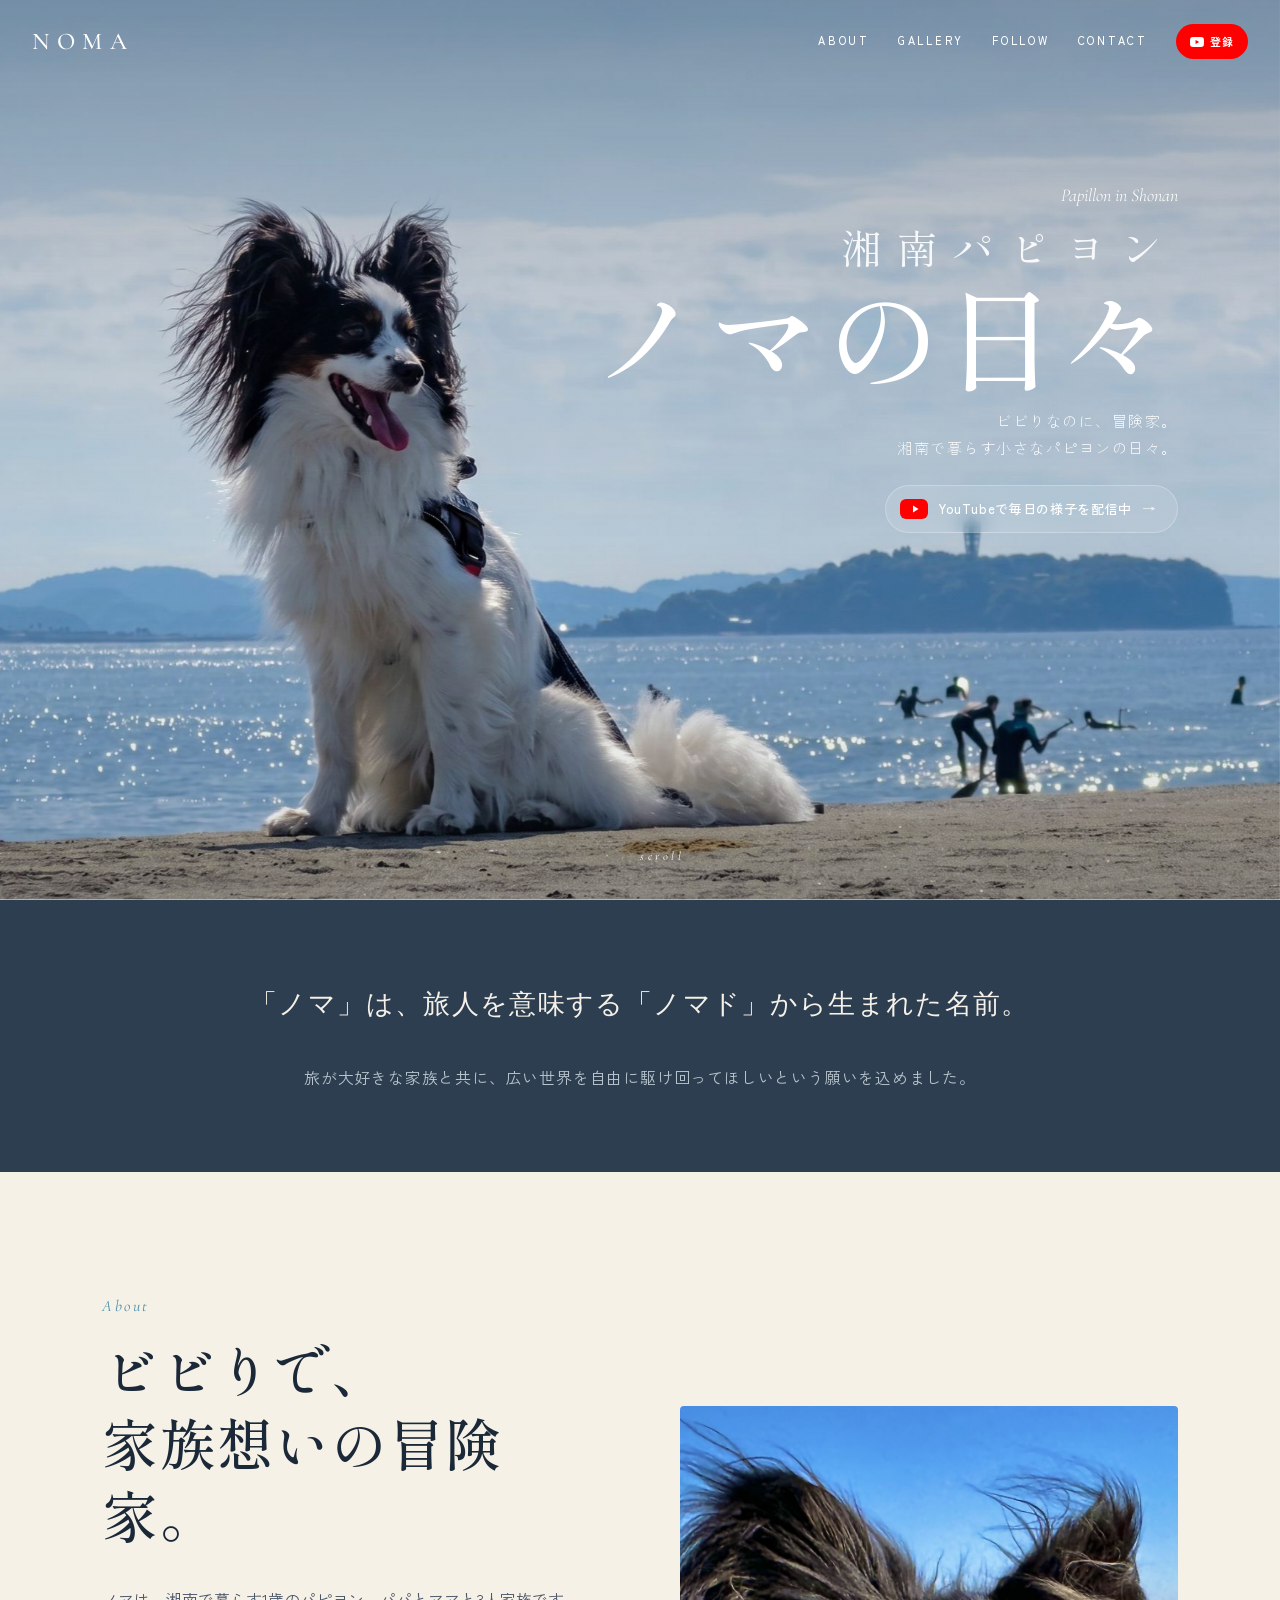
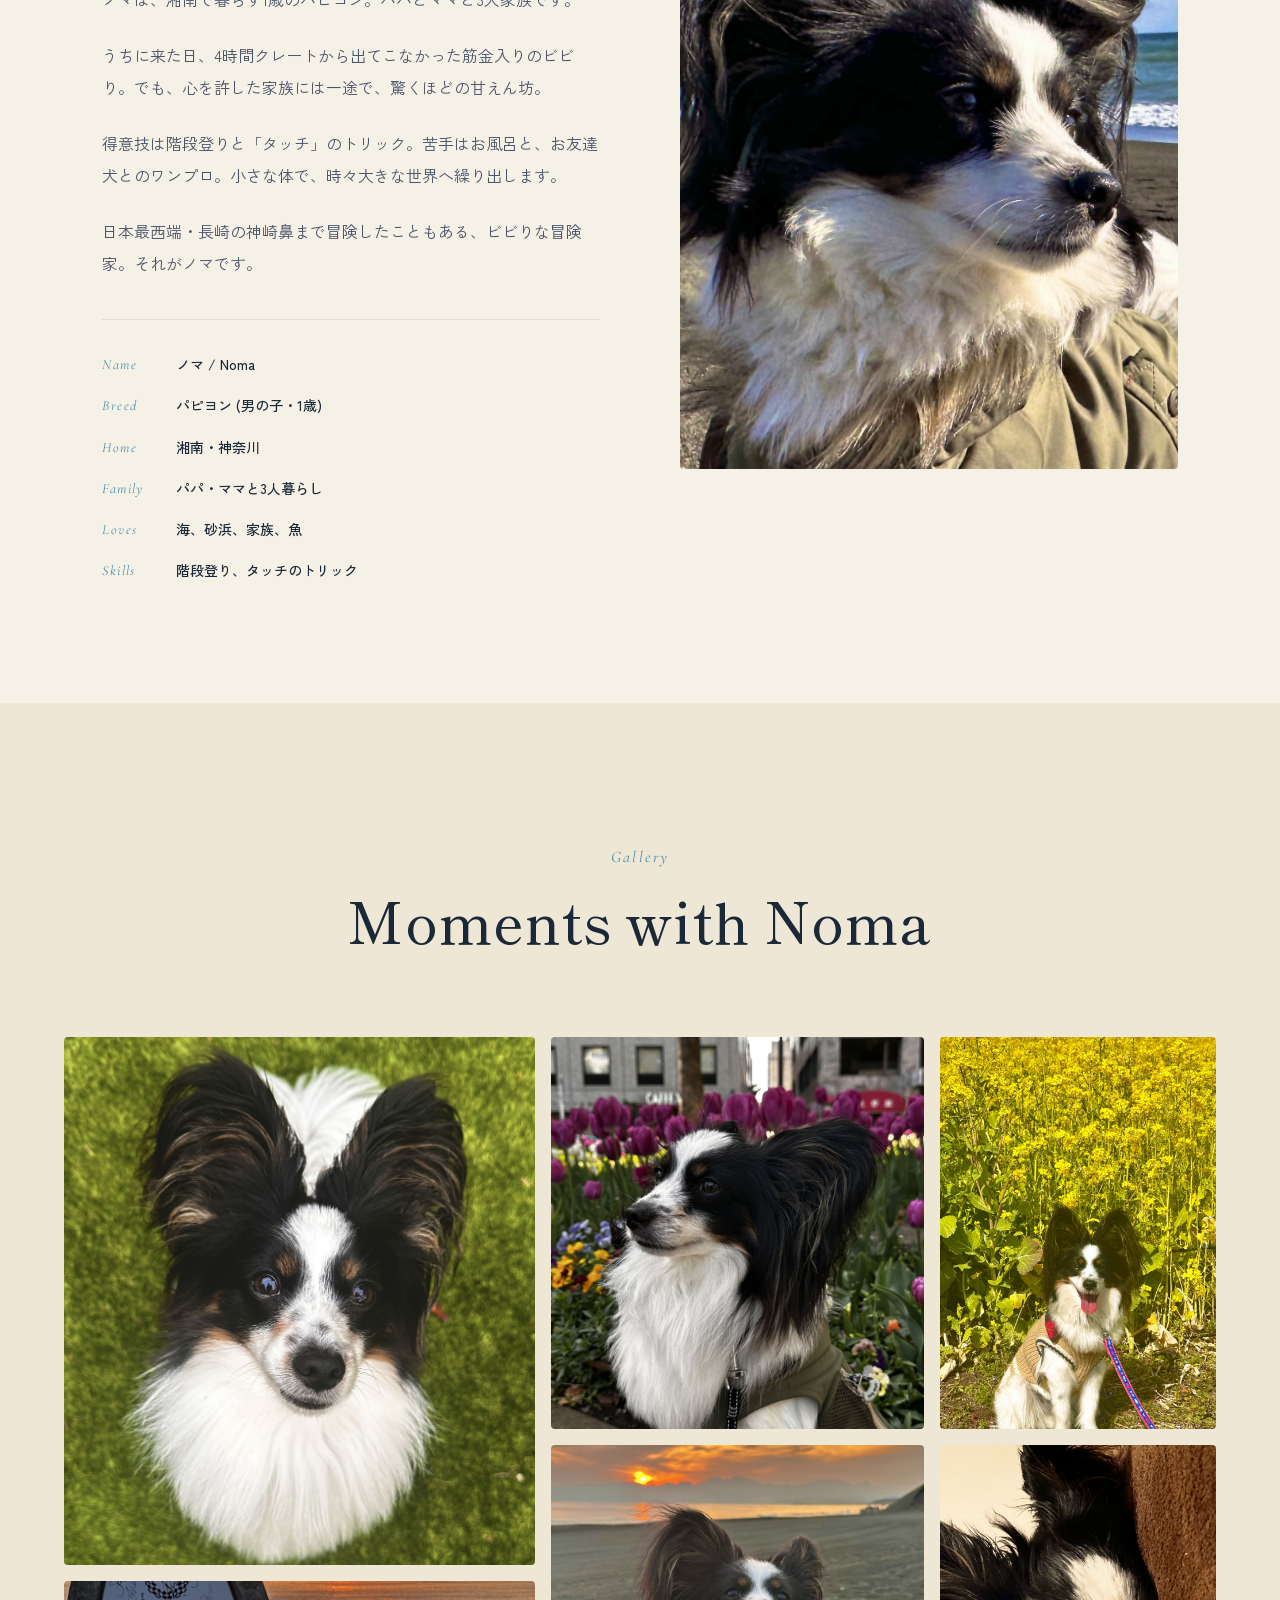
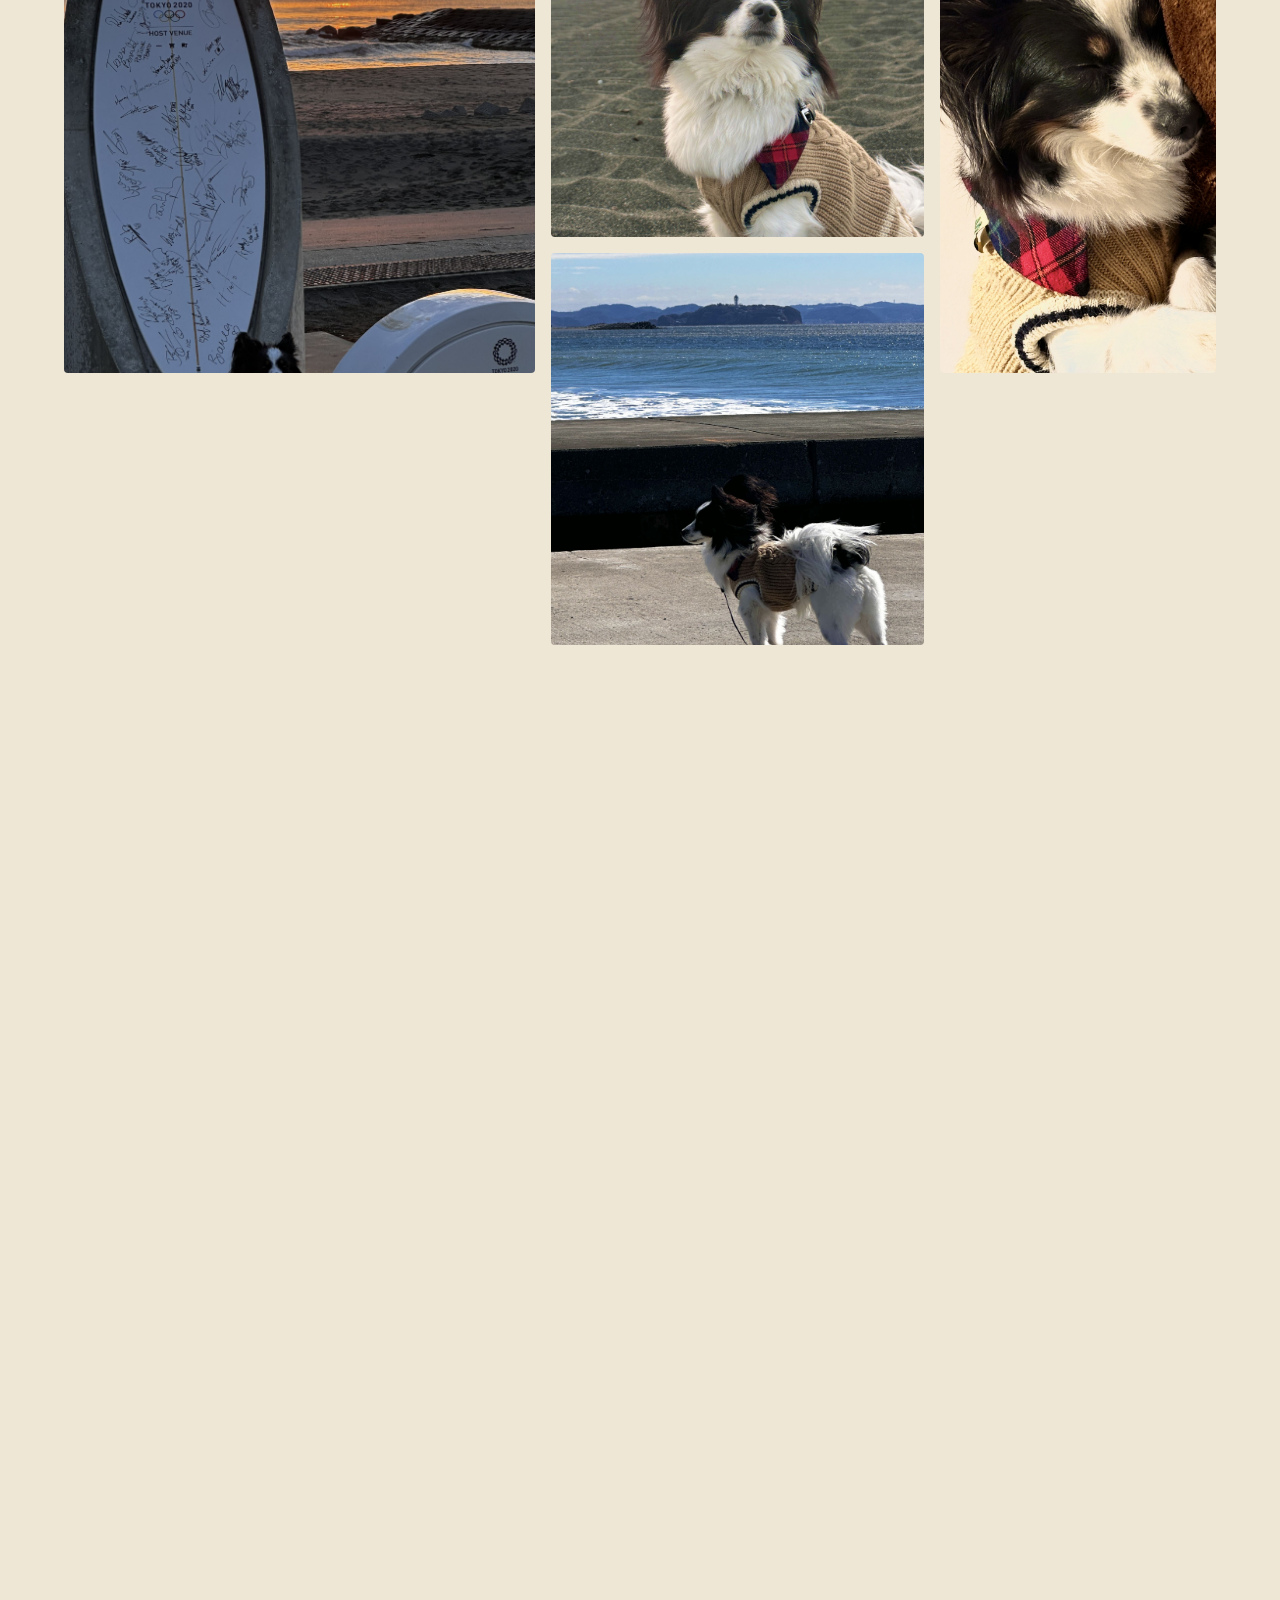
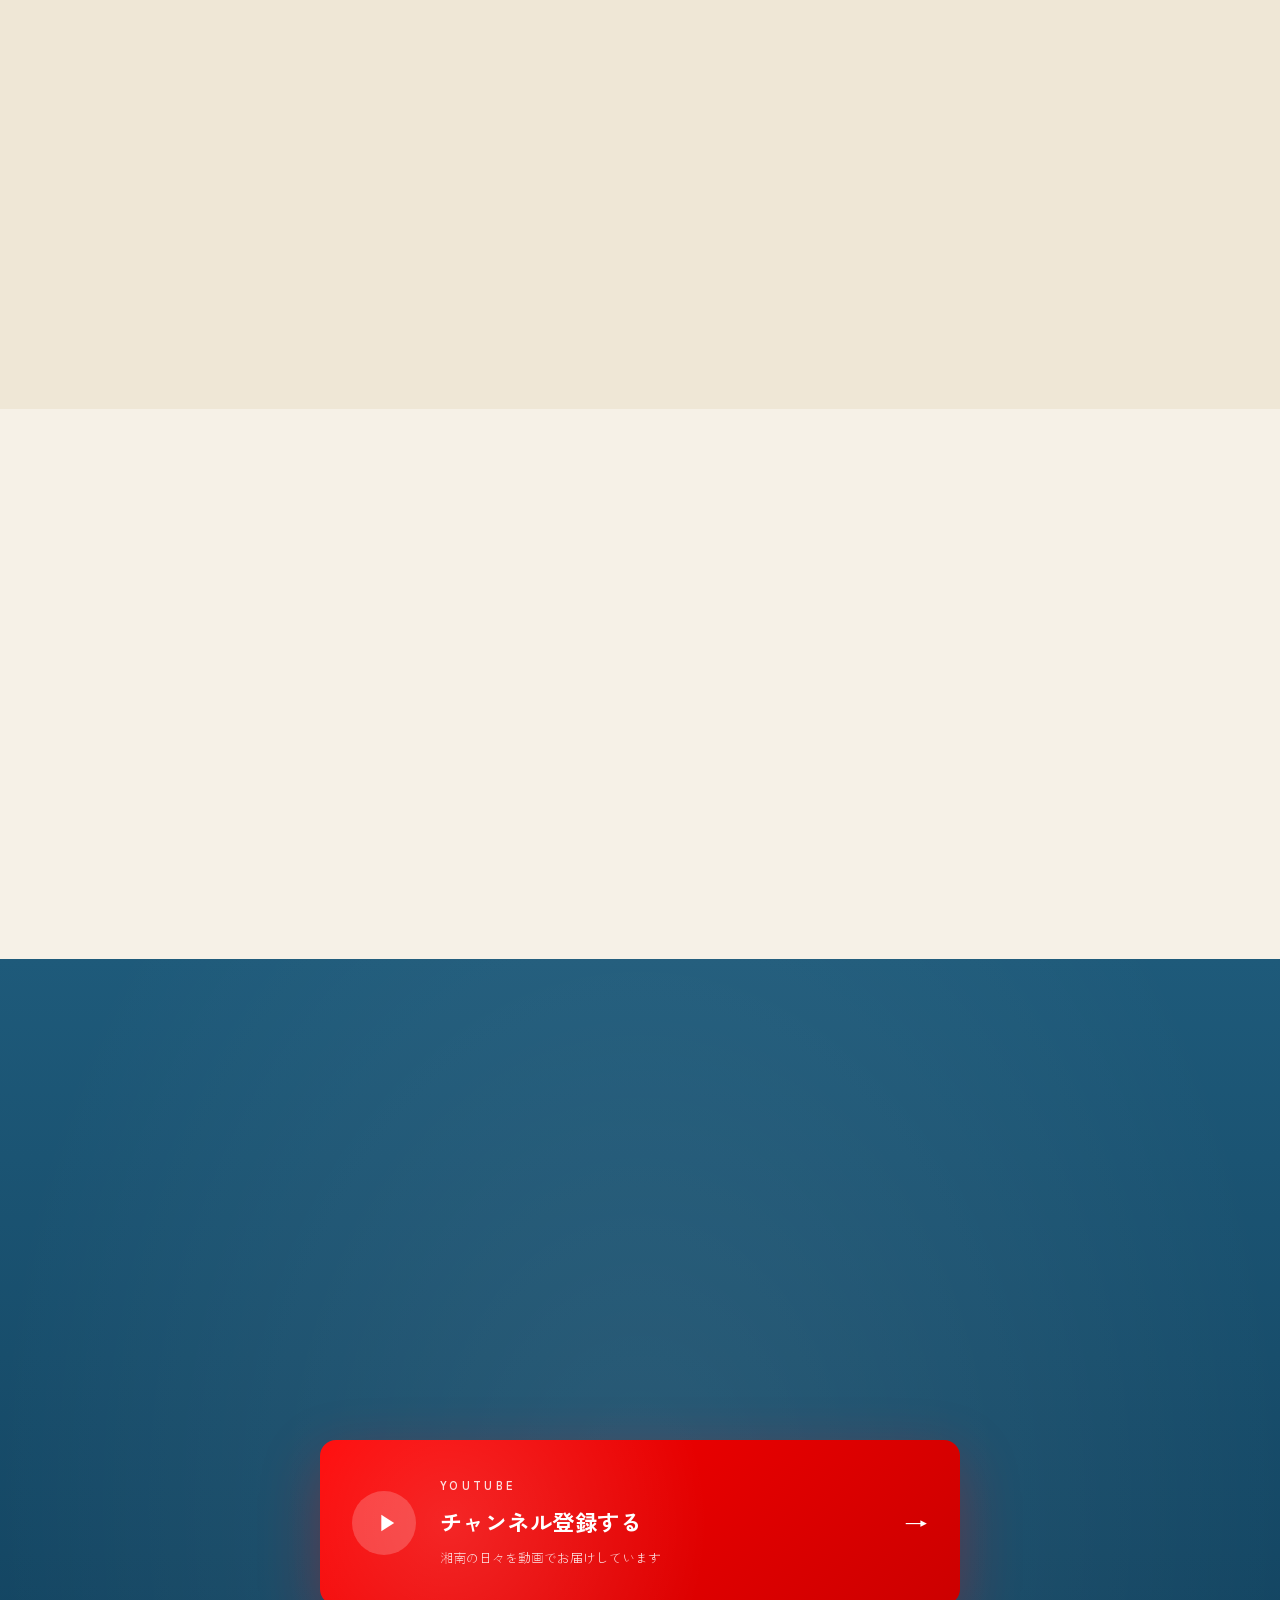
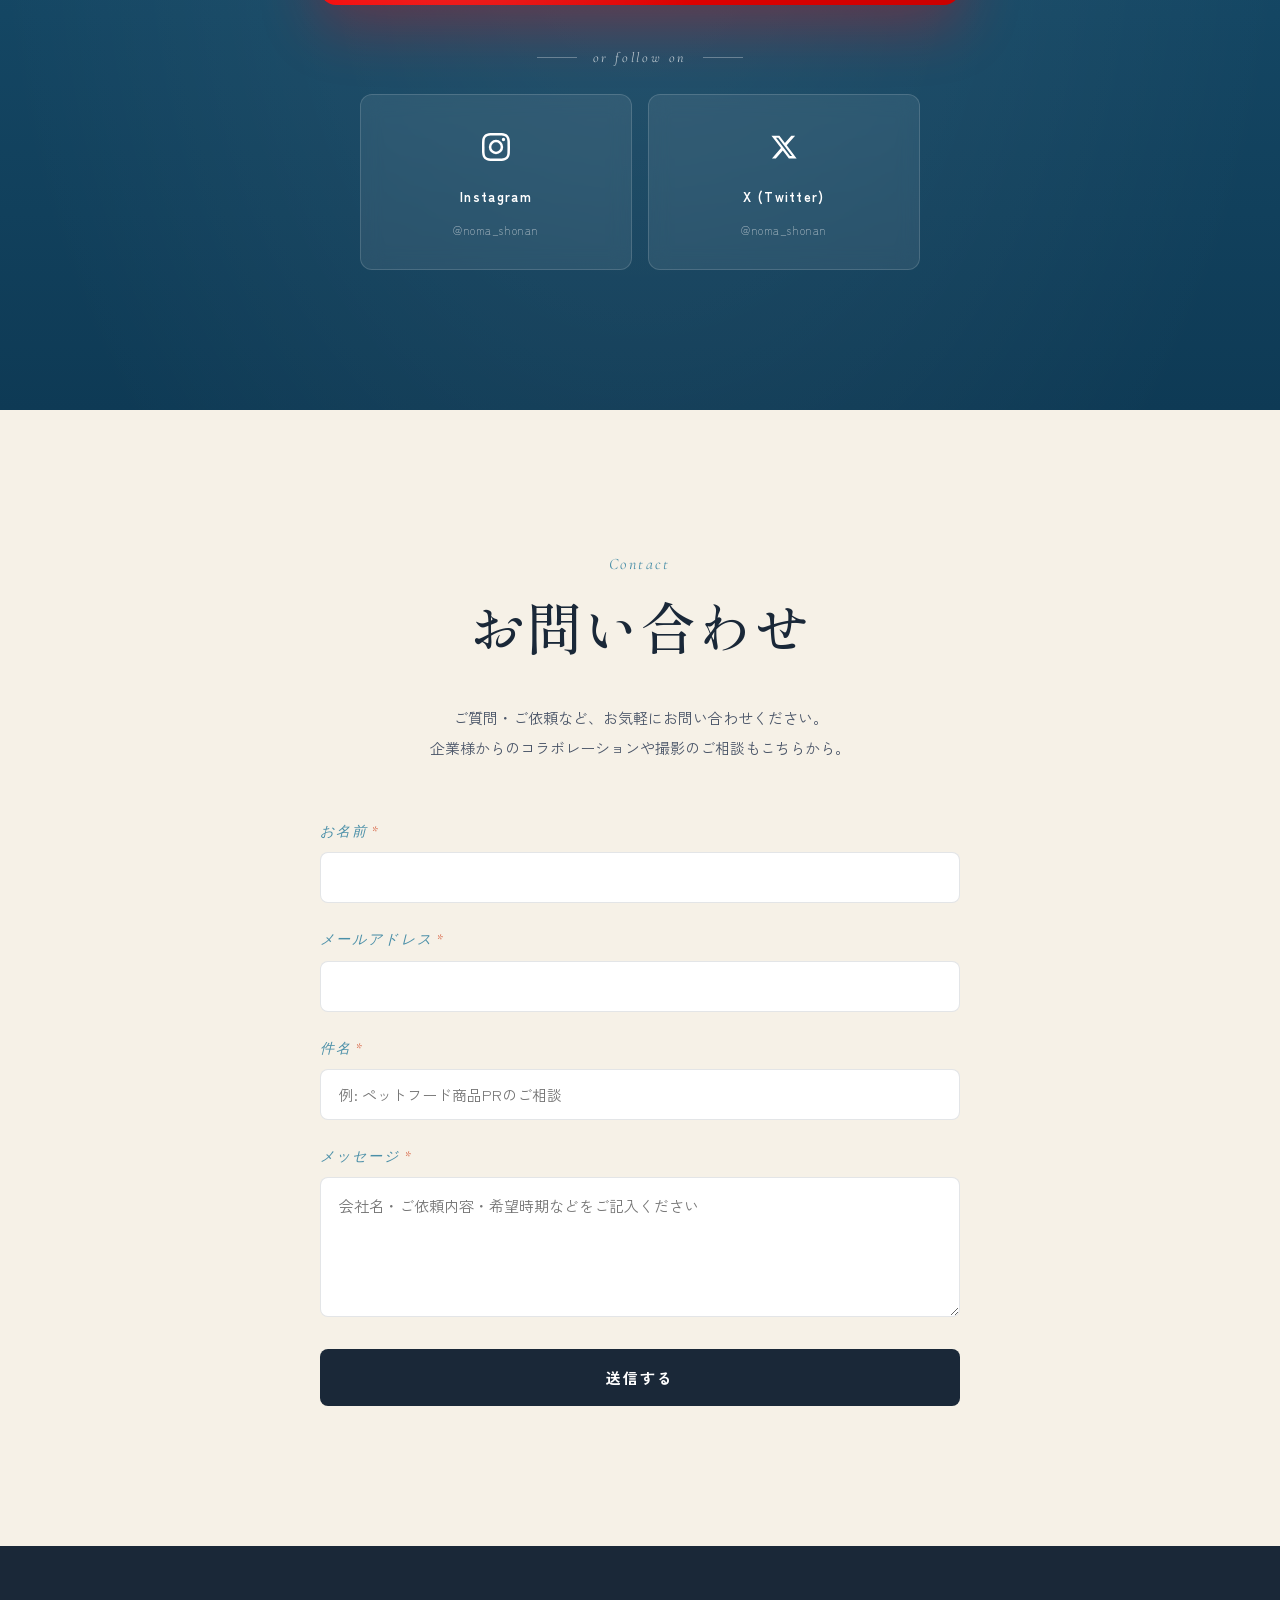
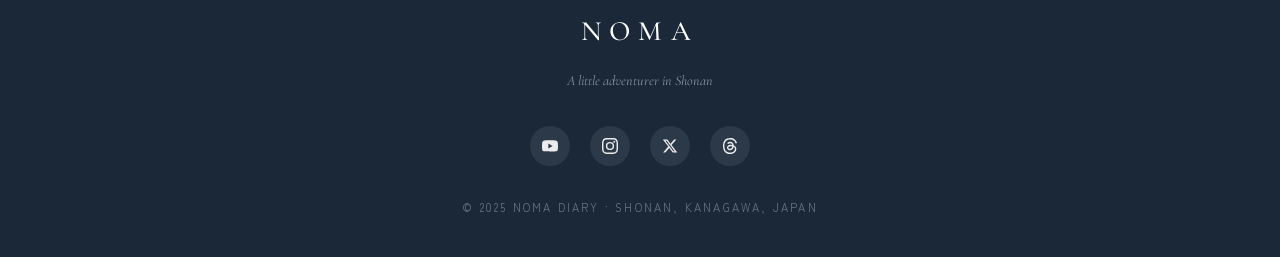
==== commit e3494d10: "ギャラリーに写真追加" ====
--- a/index.html
+++ b/index.html
@@ -3,9 +3,6 @@
 <head>
 <meta charset="UTF-8">
 <meta name="viewport" content="width=device-width, initial-scale=1.0">
-<link rel="stylesheet" href="css/global.css">
-<link rel="stylesheet" href="css/layout.css">
-<link rel="stylesheet" href="css/top.css">
 
 <!-- Google tag (gtag.js) -->
 <script async src="https://www.googletagmanager.com/gtag/js?id=G-900BNED2EW"></script>
@@ -29,7 +26,7 @@
 <meta property="og:title" content="NOMA | 湘南パピヨン ノマの日々">
 <meta property="og:description" content="ビビりなのに、冒険家。湘南で暮らすパピヨン・ノマの日々を記録するブランドサイト。">
 <meta property="og:url" content="https://noma-papillon.com/">
-<meta property="og:image" content="https://noma-papillon.com/image/ogp.jpg">
+<meta property="og:image" content="https://noma-papillon.com/ogp.jpg">
 <meta property="og:image:width" content="1200">
 <meta property="og:image:height" content="630">
 <meta property="og:image:alt" content="湘南パピヨン ノマ - ビビりなのに、冒険家。">
@@ -38,11 +35,11 @@
 <meta name="twitter:card" content="summary_large_image">
 <meta name="twitter:title" content="NOMA | 湘南パピヨン ノマの日々">
 <meta name="twitter:description" content="ビビりなのに、冒険家。湘南で暮らすパピヨン・ノマの日々。">
-<meta name="twitter:image" content="https://noma-papillon.com/image/ogp.jpg">
-
-<link rel="icon" type="image/png" sizes="32x32" href="image/favicon-photo-32.png">
-<link rel="icon" type="image/png" sizes="180x180" href="image/favicon-photo-180.png">
-<link rel="apple-touch-icon" sizes="180x180" href="image/favicon-photo-180.png">
+<meta name="twitter:image" content="https://noma-papillon.com/ogp.jpg">
+
+<link rel="icon" type="image/png" sizes="32x32" href="favicon-photo-32.png">
+<link rel="icon" type="image/png" sizes="180x180" href="favicon-photo-180.png">
+<link rel="apple-touch-icon" sizes="180x180" href="favicon-photo-180.png">
 
 <meta name="theme-color" content="#0e3a55">
 
@@ -58,6 +55,972 @@
 </script>
 
 <link href="https://fonts.googleapis.com/css2?family=Shippori+Mincho:wght@400;500;600;700&family=Cormorant+Garamond:ital,wght@0,300;0,400;0,500;1,300&family=Zen+Kaku+Gothic+New:wght@300;400;500;700&display=swap" rel="stylesheet">
+<style>
+  :root {
+    --ink: #1a2838;
+    --ink-soft: #4a5568;
+    --paper: #f6f1e7;
+    --paper-warm: #efe7d6;
+    --sea: #4a8fa8;
+    --sea-deep: #1e5a7a;
+    --sunset: #e08940;
+    --white: #ffffff;
+  }
+
+  * { margin: 0; padding: 0; box-sizing: border-box; }
+
+  html { scroll-behavior: smooth; }
+
+  body {
+    background: var(--paper);
+    font-family: 'Zen Kaku Gothic New', sans-serif;
+    color: var(--ink);
+    line-height: 1.8;
+    overflow-x: hidden;
+  }
+
+  img { display: block; max-width: 100%; }
+
+  /* ナビゲーション */
+  .nav {
+    position: fixed;
+    top: 0; left: 0;
+    width: 100%;
+    padding: 20px 32px;
+    display: flex;
+    justify-content: space-between;
+    align-items: center;
+    z-index: 100;
+    background: rgba(246, 241, 231, 0);
+    transition: background 0.4s, backdrop-filter 0.4s;
+    backdrop-filter: blur(0);
+  }
+
+  .nav.scrolled {
+    background: rgba(246, 241, 231, 0.85);
+    backdrop-filter: blur(12px);
+    border-bottom: 1px solid rgba(26, 40, 56, 0.08);
+  }
+
+  .nav-logo {
+    font-family: 'Cormorant Garamond', serif;
+    font-size: 24px;
+    font-weight: 500;
+    letter-spacing: 0.3em;
+    color: var(--white);
+    transition: color 0.4s;
+  }
+
+  .nav.scrolled .nav-logo { color: var(--ink); }
+
+  .nav-links {
+    display: flex;
+    gap: 28px;
+    list-style: none;
+  }
+
+  .nav-links a {
+    font-size: 11px;
+    font-weight: 500;
+    letter-spacing: 0.25em;
+    color: var(--white);
+    text-decoration: none;
+    text-transform: uppercase;
+    transition: color 0.4s, opacity 0.3s;
+  }
+
+  .nav.scrolled .nav-links a { color: var(--ink); }
+  .nav-links a:hover { opacity: 0.6; }
+
+  /* ナビYouTubeボタン */
+  .nav-youtube {
+    display: flex;
+    align-items: center;
+    gap: 6px;
+    padding: 8px 14px;
+    background: #ff0000;
+    color: var(--white) !important;
+    border-radius: 20px;
+    font-size: 11px !important;
+    font-weight: 700 !important;
+    letter-spacing: 0.1em !important;
+    text-transform: none !important;
+    transition: transform 0.2s, box-shadow 0.2s;
+  }
+
+  .nav-youtube:hover {
+    transform: translateY(-1px);
+    box-shadow: 0 4px 12px rgba(255,0,0,0.3);
+    opacity: 1 !important;
+  }
+
+  .nav-youtube svg { width: 14px; height: 14px; fill: var(--white); }
+
+  .nav.scrolled .nav-youtube { color: var(--white) !important; }
+
+  /* ヒーローセクション */
+  .hero {
+    position: relative;
+    height: 100vh;
+    min-height: 700px;
+    overflow: hidden;
+  }
+
+  .hero-img {
+    position: absolute;
+    inset: 0;
+    width: 100%;
+    height: 100%;
+    object-fit: cover;
+    object-position: center center;
+    animation: slowZoom 20s ease-out forwards;
+  }
+
+  @keyframes slowZoom {
+    from { transform: scale(1.15); }
+    to { transform: scale(1); }
+  }
+
+  .hero-overlay {
+    position: absolute;
+    inset: 0;
+    background:
+      linear-gradient(180deg,
+        rgba(26,40,56,0.35) 0%,
+        rgba(26,40,56,0.1) 35%,
+        rgba(26,40,56,0) 60%,
+        rgba(26,40,56,0.15) 100%);
+  }
+
+  .hero-content {
+    position: absolute;
+    inset: 0;
+    display: flex;
+    flex-direction: column;
+    justify-content: flex-start;
+    align-items: flex-end;
+    text-align: right;
+    padding: 0 8%;
+    padding-top: 14%;
+    color: var(--white);
+  }
+
+  .hero-tag {
+    font-family: 'Cormorant Garamond', serif;
+    font-style: italic;
+    font-size: 18px;
+    font-weight: 300;
+    margin-bottom: 16px;
+    opacity: 0;
+    animation: fadeUp 1.2s 0.4s ease both;
+  }
+
+  .hero-title {
+    font-family: 'Shippori Mincho', serif;
+    font-size: clamp(48px, 9vw, 120px);
+    font-weight: 500;
+    line-height: 0.95;
+    letter-spacing: 0.02em;
+    margin-bottom: 20px;
+    opacity: 0;
+    animation: fadeUp 1.4s 0.6s ease both;
+  }
+
+  .hero-title .small {
+    display: block;
+    font-size: 0.35em;
+    font-weight: 400;
+    letter-spacing: 0.4em;
+    margin-bottom: 0.3em;
+    opacity: 0.9;
+  }
+
+  .hero-desc {
+    font-size: 15px;
+    font-weight: 300;
+    letter-spacing: 0.1em;
+    max-width: 500px;
+    opacity: 0;
+    animation: fadeUp 1.4s 0.9s ease both;
+  }
+
+  /* ヒーロー内YouTubeピル */
+  .hero-yt-pill {
+    display: inline-flex;
+    align-items: center;
+    gap: 10px;
+    margin-top: 24px;
+    padding: 10px 20px 10px 14px;
+    background: rgba(255,255,255,0.12);
+    backdrop-filter: blur(10px);
+    border: 1px solid rgba(255,255,255,0.25);
+    border-radius: 40px;
+    color: var(--white);
+    text-decoration: none;
+    font-size: 13px;
+    font-weight: 500;
+    letter-spacing: 0.05em;
+    opacity: 0;
+    animation: fadeUp 1.4s 1.2s ease both;
+    transition: background 0.3s, transform 0.3s, border-color 0.3s;
+  }
+
+  .hero-yt-pill:hover {
+    background: rgba(255,255,255,0.2);
+    border-color: rgba(255,255,255,0.4);
+    transform: translateY(-2px);
+  }
+
+  .hero-yt-pill .yt-icon {
+    width: 28px;
+    height: 20px;
+    background: #ff0000;
+    border-radius: 6px;
+    display: flex;
+    align-items: center;
+    justify-content: center;
+  }
+
+  .hero-yt-pill .yt-icon svg { width: 12px; height: 12px; fill: var(--white); margin-left: 2px; }
+
+  .hero-yt-pill .arrow { font-size: 14px; opacity: 0.7; }
+
+  .hero-scroll {
+    position: absolute;
+    bottom: 32px;
+    left: 50%;
+    transform: translateX(-50%);
+    font-family: 'Cormorant Garamond', serif;
+    font-style: italic;
+    font-size: 12px;
+    letter-spacing: 0.3em;
+    color: var(--white);
+    opacity: 0;
+    animation: fadeUp 1s 1.4s ease both, bounce 2s 2s ease-in-out infinite;
+  }
+
+  @keyframes fadeUp {
+    from { opacity: 0; transform: translateY(40px); }
+    to { opacity: 1; transform: translateY(0); }
+  }
+
+  @keyframes bounce {
+    0%, 100% { transform: translate(-50%, 0); }
+    50% { transform: translate(-50%, -8px); }
+  }
+
+  /* セクション共通 */
+  section { padding: 120px 8%; }
+
+  .section-label {
+    font-family: 'Cormorant Garamond', serif;
+    font-style: italic;
+    font-size: 16px;
+    color: var(--sea);
+    margin-bottom: 12px;
+    letter-spacing: 0.15em;
+  }
+
+  .section-title {
+    font-family: 'Shippori Mincho', serif;
+    font-size: clamp(32px, 5vw, 56px);
+    font-weight: 500;
+    line-height: 1.3;
+    margin-bottom: 40px;
+    letter-spacing: 0.02em;
+  }
+
+  /* イントロセクション */
+  .intro {
+    background: var(--paper);
+    position: relative;
+  }
+
+  .intro-grid {
+    display: grid;
+    grid-template-columns: 1fr 1fr;
+    gap: 80px;
+    align-items: center;
+    max-width: 1200px;
+    margin: 0 auto;
+  }
+
+  .intro-text .section-title { margin-bottom: 32px; }
+
+  .intro-text p {
+    font-size: 16px;
+    line-height: 2;
+    color: var(--ink-soft);
+    margin-bottom: 24px;
+  }
+
+  .intro-meta {
+    display: grid;
+    grid-template-columns: auto 1fr;
+    gap: 16px 32px;
+    margin-top: 40px;
+    padding-top: 32px;
+    border-top: 1px solid rgba(26,40,56,0.1);
+    font-size: 14px;
+  }
+
+  .intro-meta dt {
+    font-family: 'Cormorant Garamond', serif;
+    font-style: italic;
+    color: var(--sea);
+    letter-spacing: 0.1em;
+  }
+
+  .intro-meta dd {
+    font-weight: 500;
+    color: var(--ink);
+  }
+
+  .intro-img-wrap {
+    position: relative;
+    aspect-ratio: 3/4;
+    overflow: hidden;
+    border-radius: 4px;
+  }
+
+  .intro-img-wrap img {
+    width: 100%;
+    height: 100%;
+    object-fit: cover;
+  }
+
+  .intro-caption {
+    position: absolute;
+    bottom: -40px;
+    right: 0;
+    font-family: 'Cormorant Garamond', serif;
+    font-style: italic;
+    font-size: 14px;
+    color: var(--sea);
+    letter-spacing: 0.2em;
+  }
+
+  /* ギャラリーセクション */
+  .gallery {
+    background: var(--paper-warm);
+    padding: 140px 5%;
+  }
+
+  .gallery-header {
+    text-align: center;
+    margin-bottom: 80px;
+    padding: 0 3%;
+  }
+
+  .gallery-grid {
+    display: grid;
+    grid-template-columns: repeat(12, 1fr);
+    grid-auto-rows: 120px;
+    gap: 16px;
+    max-width: 1400px;
+    margin: 0 auto;
+  }
+
+  .gallery-item {
+    position: relative;
+    overflow: hidden;
+    border-radius: 4px;
+    cursor: pointer;
+  }
+
+  .gallery-item img {
+    width: 100%;
+    height: 100%;
+    object-fit: cover;
+    transition: transform 0.8s ease;
+  }
+
+  .gallery-item:hover img { transform: scale(1.05); }
+
+  .gallery-item::after {
+    content: attr(data-caption);
+    position: absolute;
+    bottom: 16px;
+    left: 20px;
+    color: var(--white);
+    font-family: 'Cormorant Garamond', serif;
+    font-style: italic;
+    font-size: 14px;
+    letter-spacing: 0.1em;
+    opacity: 0;
+    transition: opacity 0.4s;
+    text-shadow: 0 2px 8px rgba(0,0,0,0.5);
+  }
+
+  .gallery-item:hover::after { opacity: 1; }
+
+  /* ギャラリー配置 */
+  .g1 { grid-column: span 5; grid-row: span 4; }
+  .g2 { grid-column: span 4; grid-row: span 3; }
+  .g3 { grid-column: span 3; grid-row: span 3; }
+  .g4 { grid-column: span 4; grid-row: span 3; }
+  .g5 { grid-column: span 3; grid-row: span 4; }
+  .g6 { grid-column: span 5; grid-row: span 3; }
+  .g7 { grid-column: span 4; grid-row: span 3; }
+  .g8 { grid-column: span 4; grid-row: span 3; }
+  .g9 { grid-column: span 4; grid-row: span 5; }
+  .g10 { grid-column: span 4; grid-row: span 5; }
+  .g11 { grid-column: span 4; grid-row: span 4; }
+
+  /* クオートセクション */
+  .quote {
+    background: var(--paper);
+    text-align: center;
+    padding: 140px 8%;
+  }
+
+  .quote-text {
+    font-family: 'Shippori Mincho', serif;
+    font-size: clamp(24px, 3vw, 36px);
+    line-height: 1.8;
+    font-weight: 400;
+    max-width: 800px;
+    margin: 0 auto 32px;
+    color: var(--ink);
+  }
+
+  .quote-mark {
+    font-family: 'Cormorant Garamond', serif;
+    font-size: 120px;
+    line-height: 0.5;
+    color: var(--sea);
+    opacity: 0.3;
+    margin-bottom: 20px;
+  }
+
+  .quote-author {
+    font-family: 'Cormorant Garamond', serif;
+    font-style: italic;
+    font-size: 16px;
+    letter-spacing: 0.3em;
+    color: var(--sea);
+  }
+
+  /* フォローセクション */
+  .follow {
+    background: linear-gradient(180deg, #1e5a7a 0%, #0e3a55 100%);
+    color: var(--white);
+    text-align: center;
+    position: relative;
+    overflow: hidden;
+    padding: 140px 8%;
+  }
+
+  .follow::before {
+    content: '';
+    position: absolute;
+    top: -50%;
+    left: -10%;
+    width: 120%;
+    height: 200%;
+    background: radial-gradient(ellipse at center, rgba(255,255,255,0.08) 0%, transparent 60%);
+    pointer-events: none;
+  }
+
+  .follow-header { margin-bottom: 50px; position: relative; }
+
+  .follow .section-label { color: rgba(255,255,255,0.7); }
+  .follow .section-title {
+    color: var(--white);
+    margin-bottom: 20px;
+    font-size: clamp(36px, 5.5vw, 64px);
+  }
+
+  .follow-desc {
+    font-size: 16px;
+    font-weight: 300;
+    opacity: 0.9;
+    max-width: 560px;
+    margin: 0 auto;
+    line-height: 2;
+  }
+
+  /* メインCTA（YouTube） */
+  .cta-hero {
+    position: relative;
+    max-width: 640px;
+    margin: 0 auto 24px;
+    padding: 36px 32px;
+    background: linear-gradient(135deg, #ff0000 0%, #cc0000 100%);
+    border-radius: 16px;
+    text-decoration: none;
+    color: var(--white);
+    display: flex;
+    align-items: center;
+    gap: 24px;
+    box-shadow: 0 20px 60px rgba(255,0,0,0.3);
+    transition: transform 0.3s, box-shadow 0.3s;
+    overflow: hidden;
+  }
+
+  .cta-hero::after {
+    content: '';
+    position: absolute;
+    inset: 0;
+    background: radial-gradient(circle at 20% 50%, rgba(255,255,255,0.15) 0%, transparent 50%);
+    pointer-events: none;
+  }
+
+  .cta-hero:hover {
+    transform: translateY(-4px);
+    box-shadow: 0 28px 70px rgba(255,0,0,0.4);
+  }
+
+  .cta-hero .play-icon {
+    flex-shrink: 0;
+    width: 64px;
+    height: 64px;
+    background: rgba(255,255,255,0.2);
+    border-radius: 50%;
+    display: flex;
+    align-items: center;
+    justify-content: center;
+  }
+
+  .cta-hero .play-icon svg {
+    width: 28px;
+    height: 28px;
+    fill: var(--white);
+    margin-left: 4px;
+  }
+
+  .cta-hero-text {
+    text-align: left;
+    flex: 1;
+  }
+
+  .cta-hero-label {
+    font-size: 11px;
+    font-weight: 700;
+    letter-spacing: 0.3em;
+    opacity: 0.85;
+    margin-bottom: 6px;
+    text-transform: uppercase;
+  }
+
+  .cta-hero-title {
+    font-size: 22px;
+    font-weight: 700;
+    letter-spacing: 0.02em;
+    margin-bottom: 4px;
+  }
+
+  .cta-hero-sub {
+    font-size: 13px;
+    opacity: 0.9;
+    font-weight: 300;
+  }
+
+  .cta-hero-arrow {
+    flex-shrink: 0;
+    font-size: 24px;
+    transition: transform 0.3s;
+  }
+
+  .cta-hero:hover .cta-hero-arrow { transform: translateX(6px); }
+
+  /* SNSサブ導線 */
+  .sns-sub-label {
+    font-family: 'Cormorant Garamond', serif;
+    font-style: italic;
+    font-size: 14px;
+    color: rgba(255,255,255,0.7);
+    letter-spacing: 0.2em;
+    margin: 40px 0 24px;
+    display: flex;
+    align-items: center;
+    justify-content: center;
+    gap: 16px;
+    position: relative;
+  }
+
+  .sns-sub-label::before,
+  .sns-sub-label::after {
+    content: '';
+    width: 40px;
+    height: 1px;
+    background: rgba(255,255,255,0.3);
+  }
+
+  .sns-grid {
+    display: grid;
+    grid-template-columns: repeat(2, 1fr);
+    gap: 16px;
+    max-width: 560px;
+    margin: 0 auto;
+    position: relative;
+  }
+
+  .sns-card {
+    background: rgba(255,255,255,0.08);
+    backdrop-filter: blur(10px);
+    border: 1px solid rgba(255,255,255,0.15);
+    border-radius: 12px;
+    padding: 28px 16px;
+    text-decoration: none;
+    color: var(--white);
+    transition: transform 0.3s, background 0.3s, border-color 0.3s;
+    display: flex;
+    flex-direction: column;
+    align-items: center;
+    gap: 10px;
+  }
+
+  .sns-card:hover {
+    transform: translateY(-6px);
+    background: rgba(255,255,255,0.12);
+    border-color: rgba(255,255,255,0.3);
+  }
+
+  .sns-icon-wrap {
+    width: 48px;
+    height: 48px;
+    display: flex;
+    align-items: center;
+    justify-content: center;
+    margin-bottom: 4px;
+  }
+
+  .sns-icon-wrap svg { width: 28px; height: 28px; fill: var(--white); }
+
+  .sns-name {
+    font-size: 13px;
+    font-weight: 700;
+    letter-spacing: 0.1em;
+    margin-bottom: 2px;
+  }
+
+  .sns-handle {
+    font-size: 11px;
+    font-weight: 300;
+    opacity: 0.7;
+    letter-spacing: 0.05em;
+  }
+
+  /* お問い合わせセクション */
+  .contact {
+    background: var(--paper);
+    padding: 140px 8%;
+  }
+
+  .contact-inner {
+    max-width: 640px;
+    margin: 0 auto;
+  }
+
+  .contact-header {
+    text-align: center;
+    margin-bottom: 56px;
+  }
+
+  .contact-desc {
+    font-size: 15px;
+    line-height: 2;
+    color: var(--ink-soft);
+    max-width: 480px;
+    margin: 0 auto;
+  }
+
+  .contact-form {
+    display: flex;
+    flex-direction: column;
+    gap: 24px;
+  }
+
+  .form-row {
+    display: flex;
+    flex-direction: column;
+    gap: 8px;
+  }
+
+  .form-row label {
+    font-family: 'Cormorant Garamond', serif;
+    font-style: italic;
+    font-size: 14px;
+    color: var(--sea);
+    letter-spacing: 0.15em;
+  }
+
+  .form-row label .required {
+    color: #d14520;
+    margin-left: 4px;
+    font-style: normal;
+  }
+
+  .form-row input,
+  .form-row textarea {
+    width: 100%;
+    padding: 14px 18px;
+    font-family: 'Zen Kaku Gothic New', sans-serif;
+    font-size: 15px;
+    color: var(--ink);
+    background: var(--white);
+    border: 1px solid rgba(26,40,56,0.12);
+    border-radius: 8px;
+    transition: border-color 0.2s, box-shadow 0.2s;
+    outline: none;
+  }
+
+  .form-row input:focus,
+  .form-row textarea:focus {
+    border-color: var(--sea);
+    box-shadow: 0 0 0 3px rgba(74,143,168,0.1);
+  }
+
+  .form-row textarea {
+    min-height: 140px;
+    resize: vertical;
+    line-height: 1.8;
+  }
+
+  .form-submit {
+    margin-top: 8px;
+    padding: 18px 32px;
+    font-family: 'Zen Kaku Gothic New', sans-serif;
+    font-size: 15px;
+    font-weight: 700;
+    letter-spacing: 0.15em;
+    color: var(--white);
+    background: var(--ink);
+    border: none;
+    border-radius: 8px;
+    cursor: pointer;
+    transition: background 0.2s, transform 0.2s;
+  }
+
+  .form-submit:hover {
+    background: var(--sea-deep);
+    transform: translateY(-1px);
+  }
+
+  .form-submit:active { transform: translateY(0); }
+
+  /* ハニーポット（スパム対策で非表示） */
+  .honeypot {
+    position: absolute;
+    left: -9999px;
+  }
+
+  /* 送信完了メッセージ */
+  .form-success {
+    display: none;
+    text-align: center;
+    padding: 48px 24px;
+    background: var(--white);
+    border-radius: 12px;
+    border: 1px solid rgba(74,143,168,0.2);
+  }
+
+  .form-success.visible { display: block; }
+
+  .form-success-icon {
+    font-size: 40px;
+    color: var(--sea);
+    margin-bottom: 16px;
+  }
+
+  .form-success-title {
+    font-family: 'Shippori Mincho', serif;
+    font-size: 20px;
+    font-weight: 500;
+    margin-bottom: 12px;
+    color: var(--ink);
+  }
+
+  .form-success-desc {
+    font-size: 14px;
+    color: var(--ink-soft);
+    line-height: 1.8;
+  }
+
+  /* フッター */
+  footer {
+    background: var(--ink);
+    color: rgba(255,255,255,0.7);
+    padding: 60px 8% 40px;
+    text-align: center;
+  }
+
+  .footer-logo {
+    font-family: 'Cormorant Garamond', serif;
+    font-size: 28px;
+    font-weight: 500;
+    letter-spacing: 0.3em;
+    color: var(--white);
+    margin-bottom: 12px;
+  }
+
+  .footer-tag {
+    font-family: 'Cormorant Garamond', serif;
+    font-style: italic;
+    font-size: 14px;
+    margin-bottom: 32px;
+    opacity: 0.7;
+  }
+
+  .footer-sns {
+    display: flex;
+    justify-content: center;
+    gap: 20px;
+    margin-bottom: 32px;
+  }
+
+  .footer-sns a {
+    width: 40px;
+    height: 40px;
+    border-radius: 50%;
+    background: rgba(255,255,255,0.08);
+    display: flex;
+    align-items: center;
+    justify-content: center;
+    transition: background 0.3s, transform 0.3s;
+  }
+
+  .footer-sns a:hover {
+    background: rgba(255,255,255,0.2);
+    transform: translateY(-2px);
+  }
+
+  .footer-sns svg {
+    width: 16px;
+    height: 16px;
+    fill: var(--white);
+    opacity: 0.9;
+  }
+
+  .footer-copy {
+    font-size: 11px;
+    letter-spacing: 0.2em;
+    opacity: 0.5;
+  }
+
+  /* スクロールアニメーション */
+  .reveal {
+    opacity: 0;
+    transform: translateY(40px);
+    transition: opacity 1s ease, transform 1s ease;
+  }
+
+  .reveal.visible {
+    opacity: 1;
+    transform: translateY(0);
+  }
+
+  /* レスポンシブ */
+  @media (max-width: 880px) {
+    .nav { padding: 14px 20px; }
+    .nav-links { gap: 8px; }
+    .nav-links li:not(:last-child) { display: none; }
+    .nav-youtube { padding: 8px 14px; }
+
+    section { padding: 80px 6%; }
+    .gallery { padding: 100px 4%; }
+
+    .hero-img {
+      object-position: 22% 35%;
+    }
+    .hero-content {
+      justify-content: flex-end;
+      align-items: flex-start;
+      text-align: left;
+      padding: 0 6%;
+      padding-top: 0;
+      padding-bottom: 12%;
+    }
+    .hero-yt-pill { font-size: 12px; padding: 9px 18px 9px 12px; }
+
+    .intro-grid {
+      grid-template-columns: 1fr;
+      gap: 40px;
+    }
+
+    .intro-caption {
+      position: static;
+      margin-top: 16px;
+      display: block;
+      text-align: right;
+    }
+
+    .gallery-grid {
+      grid-template-columns: repeat(6, 1fr);
+      grid-auto-rows: 100px;
+    }
+    .g1 { grid-column: span 6; grid-row: span 4; }
+    .g2 { grid-column: span 3; grid-row: span 3; }
+    .g3 { grid-column: span 3; grid-row: span 3; }
+    .g4 { grid-column: span 6; grid-row: span 3; }
+    .g5 { grid-column: span 3; grid-row: span 4; }
+    .g6 { grid-column: span 3; grid-row: span 4; }
+    .g7 { grid-column: span 6; grid-row: span 3; }
+    .g8 { grid-column: span 6; grid-row: span 3; }
+    .g9 { grid-column: span 3; grid-row: span 5; }
+    .g10 { grid-column: span 3; grid-row: span 5; }
+    .g11 { grid-column: span 6; grid-row: span 4; }
+
+    .sns-grid {
+      grid-template-columns: repeat(2, 1fr);
+      gap: 10px;
+    }
+
+    .sns-card {
+      padding: 20px 8px;
+    }
+
+    .cta-hero {
+      flex-direction: column;
+      text-align: center;
+      gap: 16px;
+      padding: 32px 24px;
+    }
+
+    .cta-hero-text { text-align: center; }
+    .cta-hero-arrow { display: none; }
+
+    .contact { padding: 100px 6%; }
+    .contact-header { margin-bottom: 40px; }
+    .contact-desc br { display: none; }
+  }
+
+/* 名前の由来 */
+.name-origin {
+  background-color: #2c3e50;
+  padding: 80px 20px;
+  text-align: center;
+}
+.name-origin-inner {
+  max-width: 900px;
+  margin: 0 auto;
+  text-align: center;
+}
+.name-origin-text {
+  font-size: clamp(1.2rem, 3vw, 1.7rem);
+  color: #f5f0e8;
+  font-family: 'Noto Serif JP', serif;
+  letter-spacing: 0.05em;
+  margin-bottom: 1.2em;
+  line-height: 1.8;
+  word-break: keep-all;
+  overflow-wrap: break-word;
+}
+@media (min-width: 769px) {
+  .name-origin-text {
+    white-space: nowrap;
+  }
+}
+.name-origin-sub {
+  font-size: clamp(0.85rem, 1.8vw, 1rem);
+  color: #b8c4cc;
+  letter-spacing: 0.05em;
+  line-height: 1.9;
+  word-break: keep-all;
+  overflow-wrap: break-word;
+}
+</style>
 </head>
 <body>
 
@@ -80,7 +1043,7 @@
 
 <!-- ヒーロー -->
 <section class="hero">
-  <img src="image/hero-shonan.jpg" alt="湘南の海を背に佇むノマ" class="hero-img">
+  <img src="hero-shonan.jpg" alt="湘南の海を背に佇むノマ" class="hero-img">
   <div class="hero-overlay"></div>
   <div class="hero-content">
     <div class="hero-tag">Papillon in Shonan</div>
@@ -128,7 +1091,7 @@
       </dl>
     </div>
     <div class="intro-img-wrap reveal">
-      <img src="image/09-wind.jpeg" alt="湘南の風とノマ">
+      <img src="09-wind.jpeg" alt="湘南の風とノマ">
       <div class="intro-caption">— a little adventurer</div>
     </div>
   </div>
@@ -142,37 +1105,46 @@
   </div>
   <div class="gallery-grid">
     <div class="gallery-item g1 reveal" data-caption="looking up">
-      <img src="image/02-grass.jpeg" alt="芝生のノマ">
+      <img src="02-grass.jpeg" alt="芝生のノマ">
     </div>
     <div class="gallery-item g2 reveal" data-caption="spring tulips">
-      <img src="image/01-tulips.jpeg" alt="チューリップとノマ">
+      <img src="01-tulips.jpeg" alt="チューリップとノマ">
     </div>
     <div class="gallery-item g3 reveal" data-caption="canola field">
-      <img src="image/05-canola.jpeg" alt="菜の花畑のノマ">
+      <img src="05-canola.jpeg" alt="菜の花畑のノマ">
     </div>
     <div class="gallery-item g4 reveal" data-caption="golden hour">
-      <img src="image/08-sunset-beach.jpeg" alt="夕暮れのビーチとノマ">
+      <img src="08-sunset-beach.jpeg" alt="夕暮れのビーチとノマ">
     </div>
     <div class="gallery-item g5 reveal" data-caption="sweet dreams">
-      <img src="image/07-sleeping.jpeg" alt="眠るノマ">
+      <img src="07-sleeping.jpeg" alt="眠るノマ">
     </div>
     <div class="gallery-item g6 reveal" data-caption="Tsurigasaki sunrise">
-      <img src="image/06-sunset-surf.jpeg" alt="釣ヶ崎の朝日とノマ">
+      <img src="06-sunset-surf.jpeg" alt="釣ヶ崎の朝日とノマ">
     </div>
     <div class="gallery-item g7 reveal" data-caption="facing the sea">
-      <img src="image/04-enoshima.jpeg" alt="江ノ島を見つめるノマ">
+      <img src="04-enoshima.jpeg" alt="江ノ島を見つめるノマ">
     </div>
     <div class="gallery-item g8 reveal" data-caption="a proud moment">
-      <img src="image/03-certificate.jpeg" alt="最西端到達証明書とノマ">
+      <img src="03-certificate.jpeg" alt="最西端到達証明書とノマ">
     </div>
     <div class="gallery-item g9 reveal" data-caption="autumn leaves">
-      <img src="image/12-autumn.jpeg" alt="紅葉とノマ" style="object-position: 70% center;">
+      <img src="12-autumn.jpeg" alt="紅葉とノマ" style="object-position: 70% center;">
     </div>
     <div class="gallery-item g10 reveal" data-caption="standing tall">
-      <img src="image/11-sofa-stand.jpeg" alt="ソファに立つノマ">
+      <img src="11-sofa-stand.jpeg" alt="ソファに立つノマ">
     </div>
     <div class="gallery-item g11 reveal" data-caption="sunset on grass">
-      <img src="image/10-sunset-portrait.jpeg" alt="夕焼けの草原とノマ">
+      <img src="10-sunset-portrait.jpeg" alt="夕焼けの草原とノマ">
+    </div>
+    <div class="gallery-item g1 reveal" data-caption="poppy chair">
+      <img src="13-popy-chair.jpeg" alt="花畑の椅子とノマ">
+    </div>
+    <div class="gallery-item g2 reveal" data-caption="windy day">
+      <img src="14-wind-ear.jpeg" alt="風に吹かれるノマの耳">
+    </div>
+    <div class="gallery-item g3 reveal" data-caption="popy day">
+      <img src="15-popy.jpeg" alt="ポピー畑とノマ">
     </div>
   </div>
 </section>
@@ -294,7 +1266,55 @@
   </div>
   <div class="footer-copy">© 2025 NOMA DIARY · SHONAN, KANAGAWA, JAPAN</div>
 </footer>
-<script src="js/animation.js"></script>
-<script src="js/contact.js"></script>
+
+<script>
+  // ナビのスクロール時背景切り替え
+  const nav = document.getElementById('nav');
+  window.addEventListener('scroll', () => {
+    if (window.scrollY > 80) {
+      nav.classList.add('scrolled');
+    } else {
+      nav.classList.remove('scrolled');
+    }
+  });
+
+  // リビールアニメーション
+  const observer = new IntersectionObserver((entries) => {
+    entries.forEach(entry => {
+      if (entry.isIntersecting) {
+        entry.target.classList.add('visible');
+      }
+    });
+  }, { threshold: 0.15 });
+
+  document.querySelectorAll('.reveal').forEach(el => observer.observe(el));
+
+  // フォーム送信処理（Web3Forms）
+  function handleSubmit(e) {
+    e.preventDefault();
+    const form = e.target;
+    const data = new FormData(form);
+
+    fetch('https://api.web3forms.com/submit', {
+      method: 'POST',
+      body: data
+    })
+      .then(res => res.json())
+      .then(json => {
+        if (json.success) {
+          form.style.display = 'none';
+          document.getElementById('form-success').classList.add('visible');
+          document.getElementById('form-success').scrollIntoView({ behavior: 'smooth', block: 'center' });
+        } else {
+          alert('送信に失敗しました。時間をおいて再度お試しください。');
+        }
+      })
+      .catch((error) => {
+        alert('送信に失敗しました。時間をおいて再度お試しください。');
+        console.error(error);
+      });
+  }
+</script>
+
 </body>
 </html>
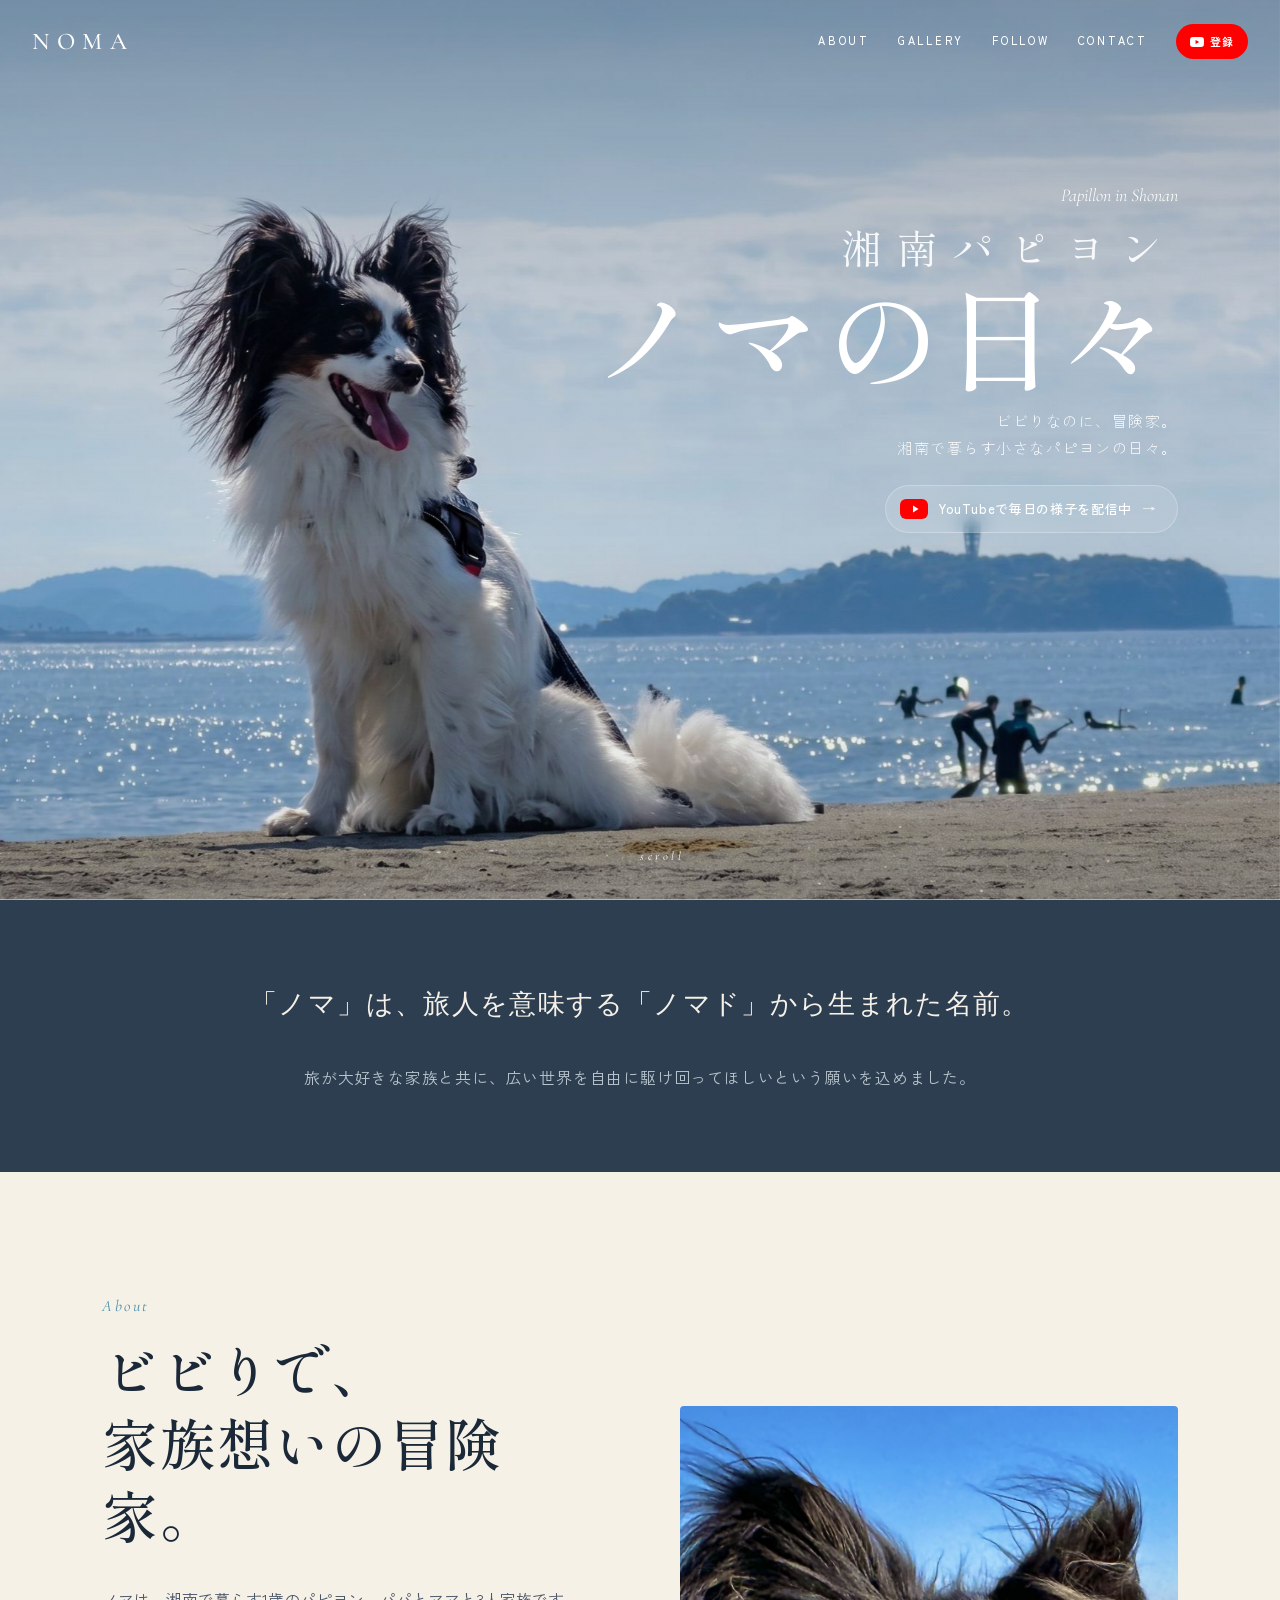
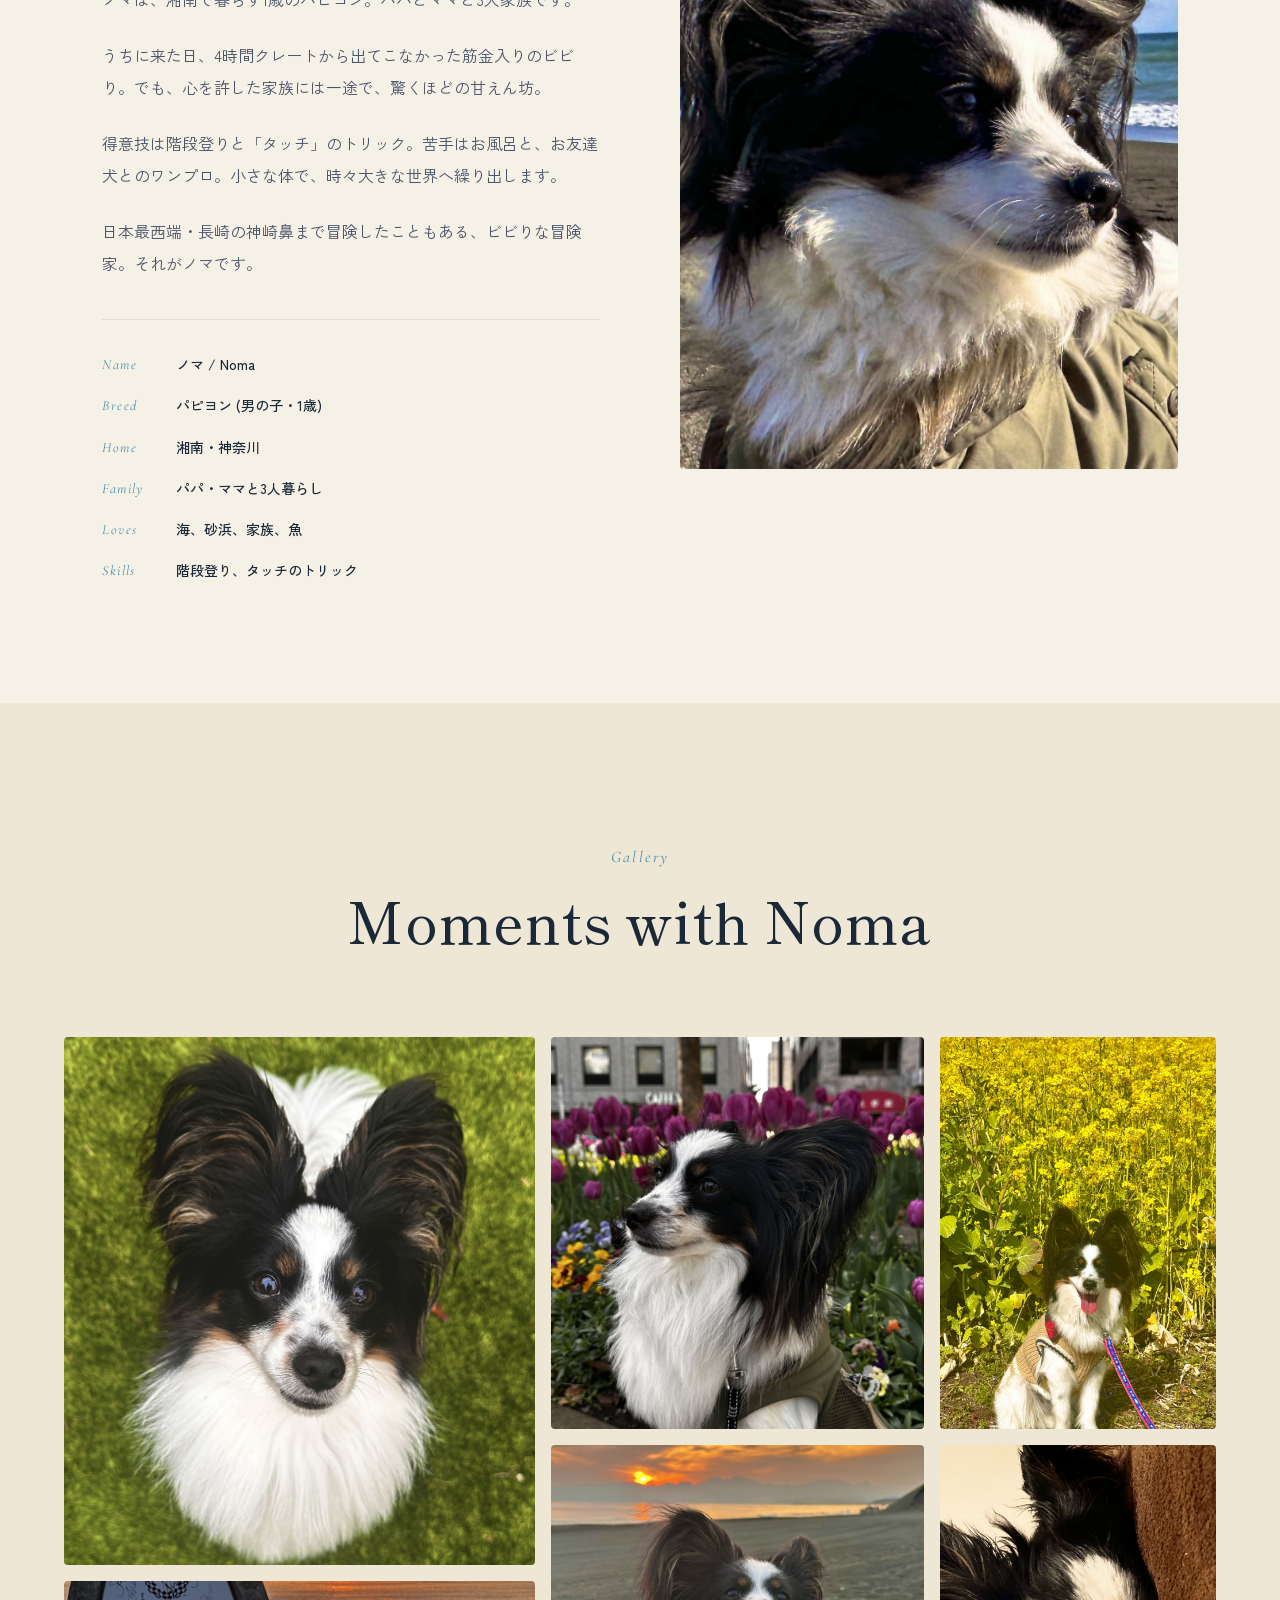
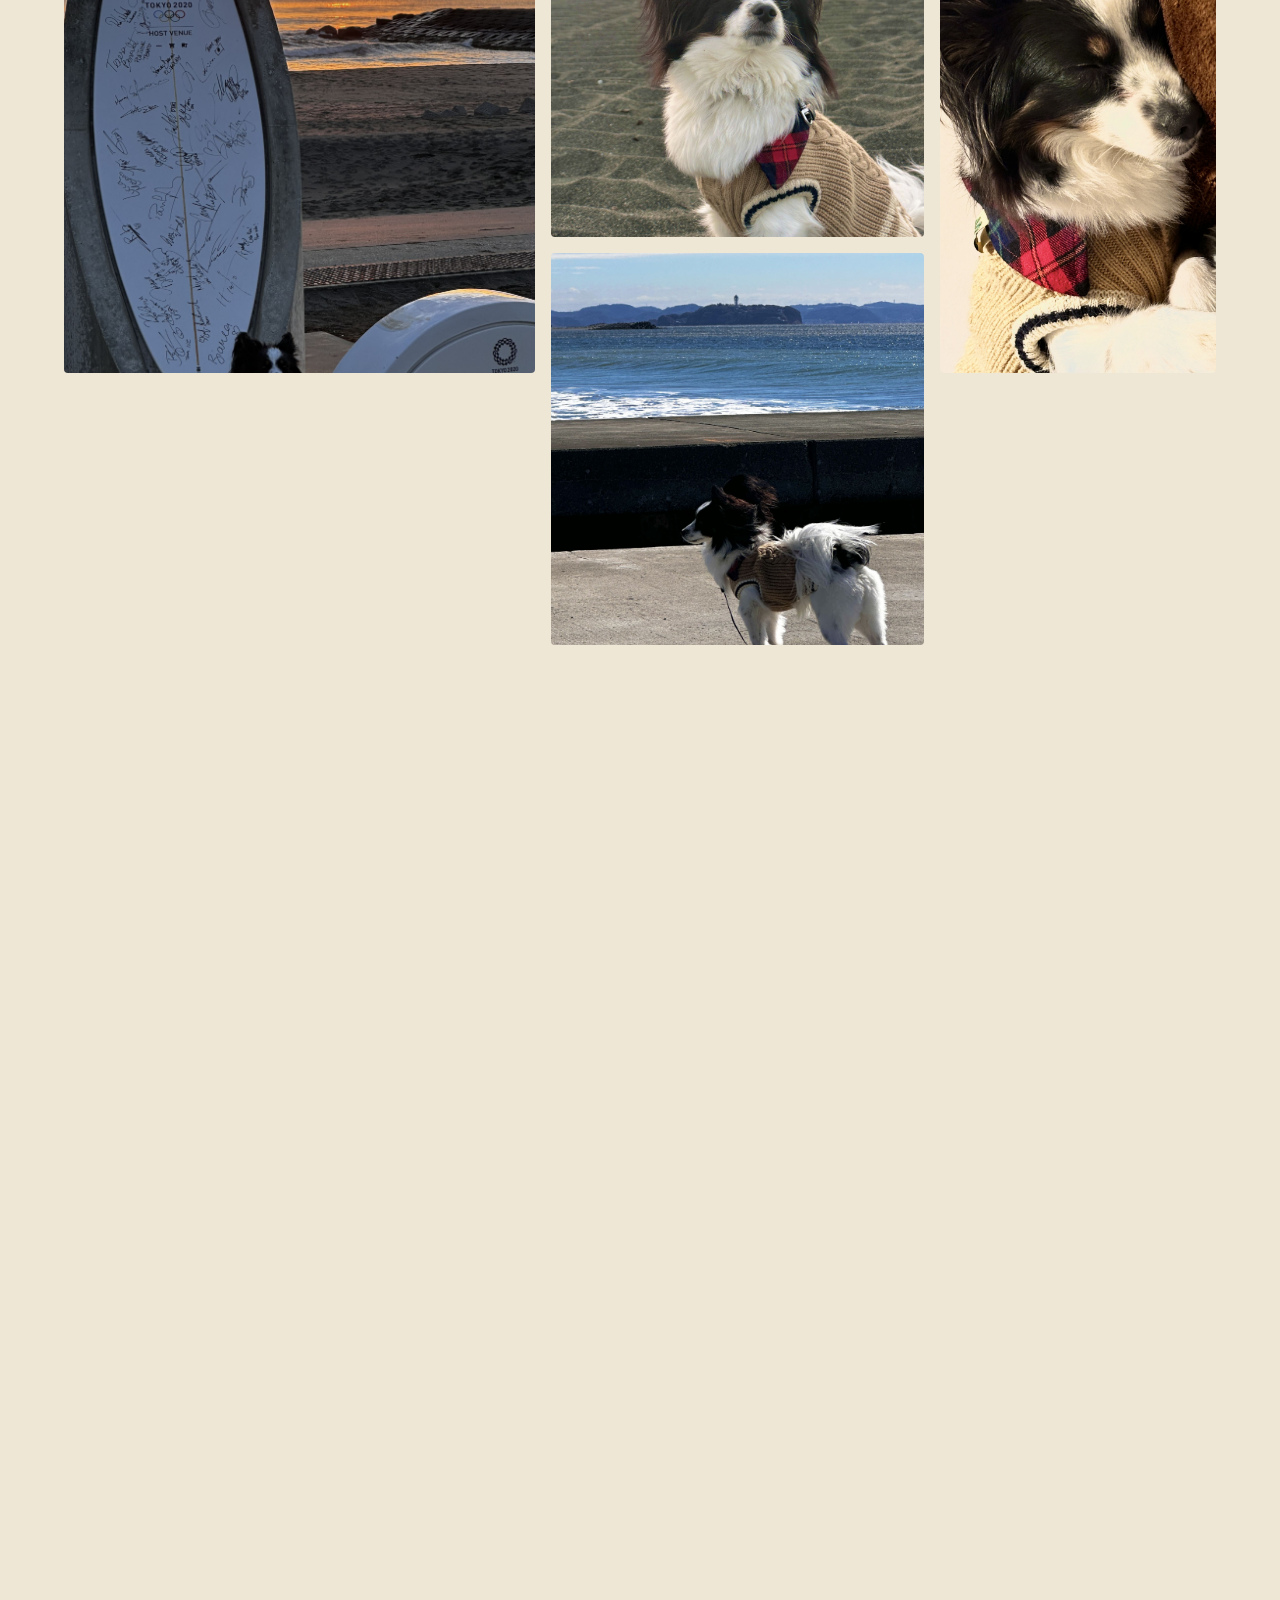
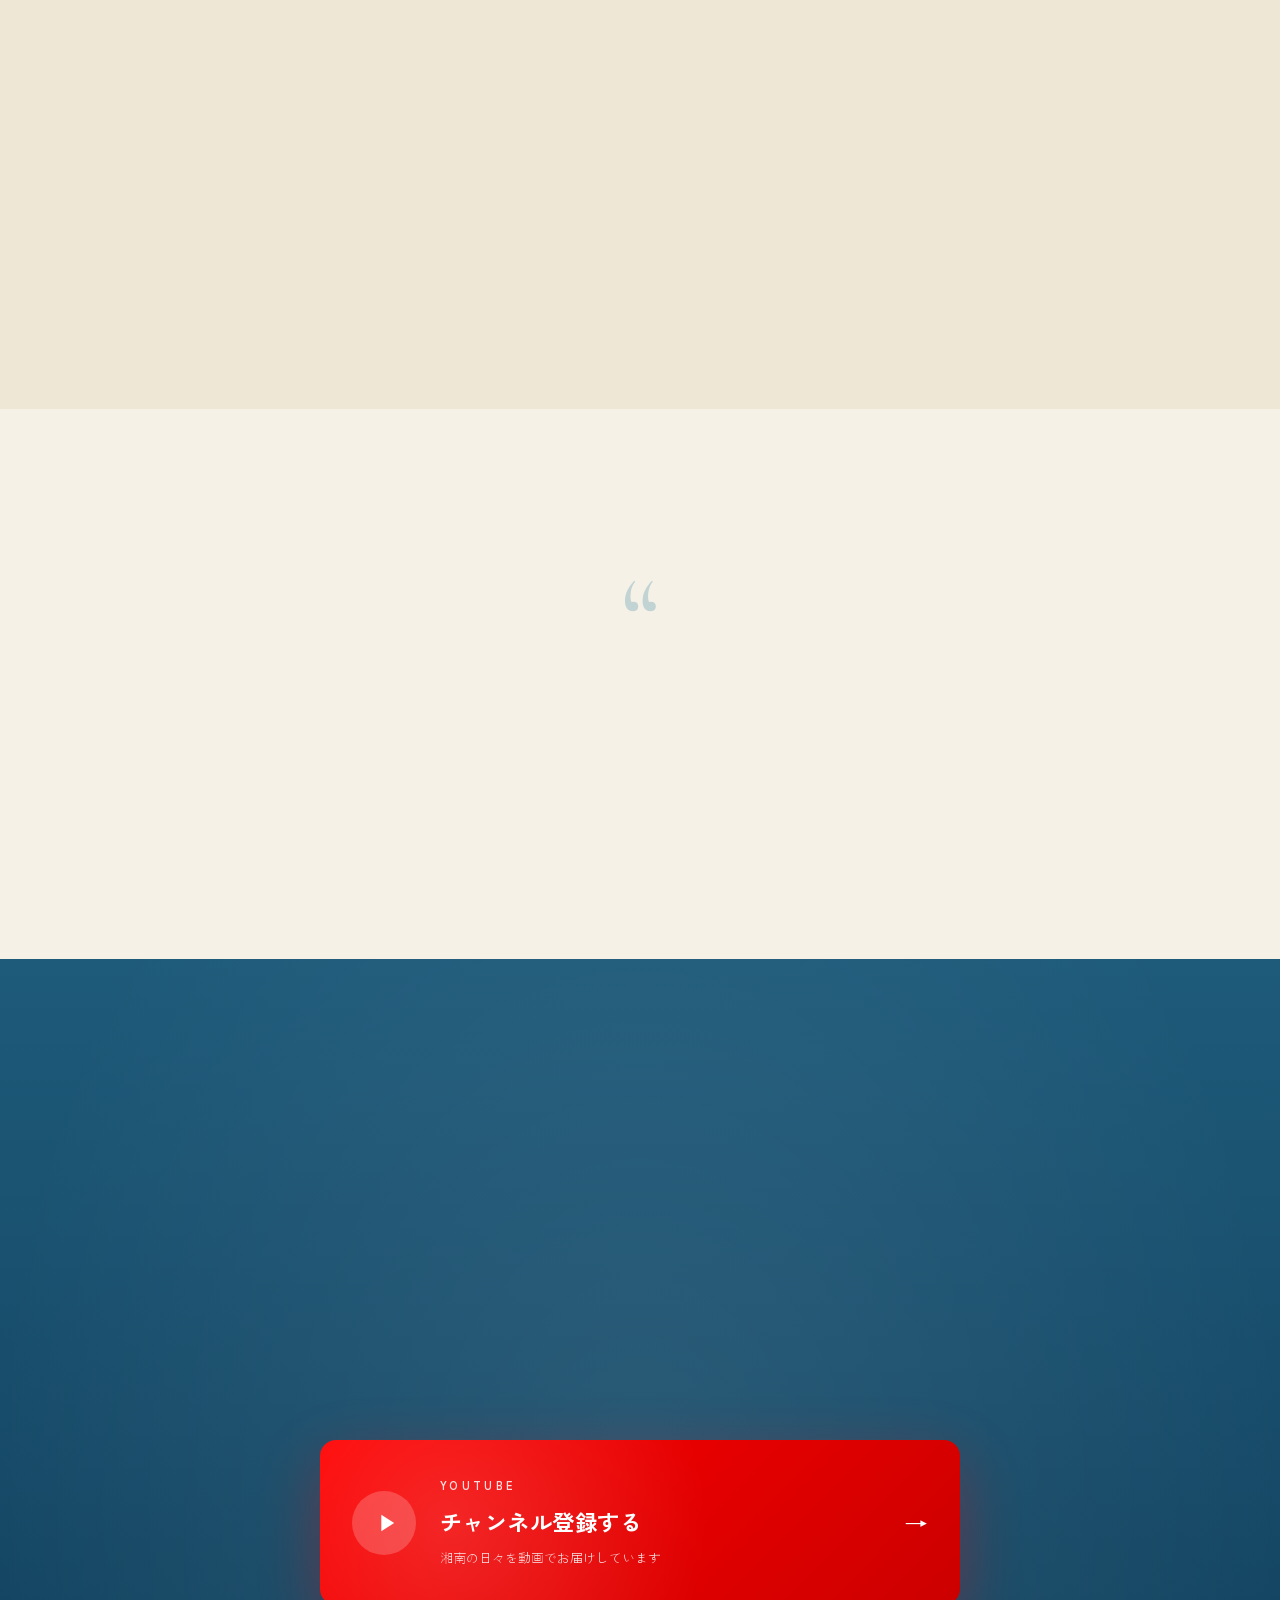
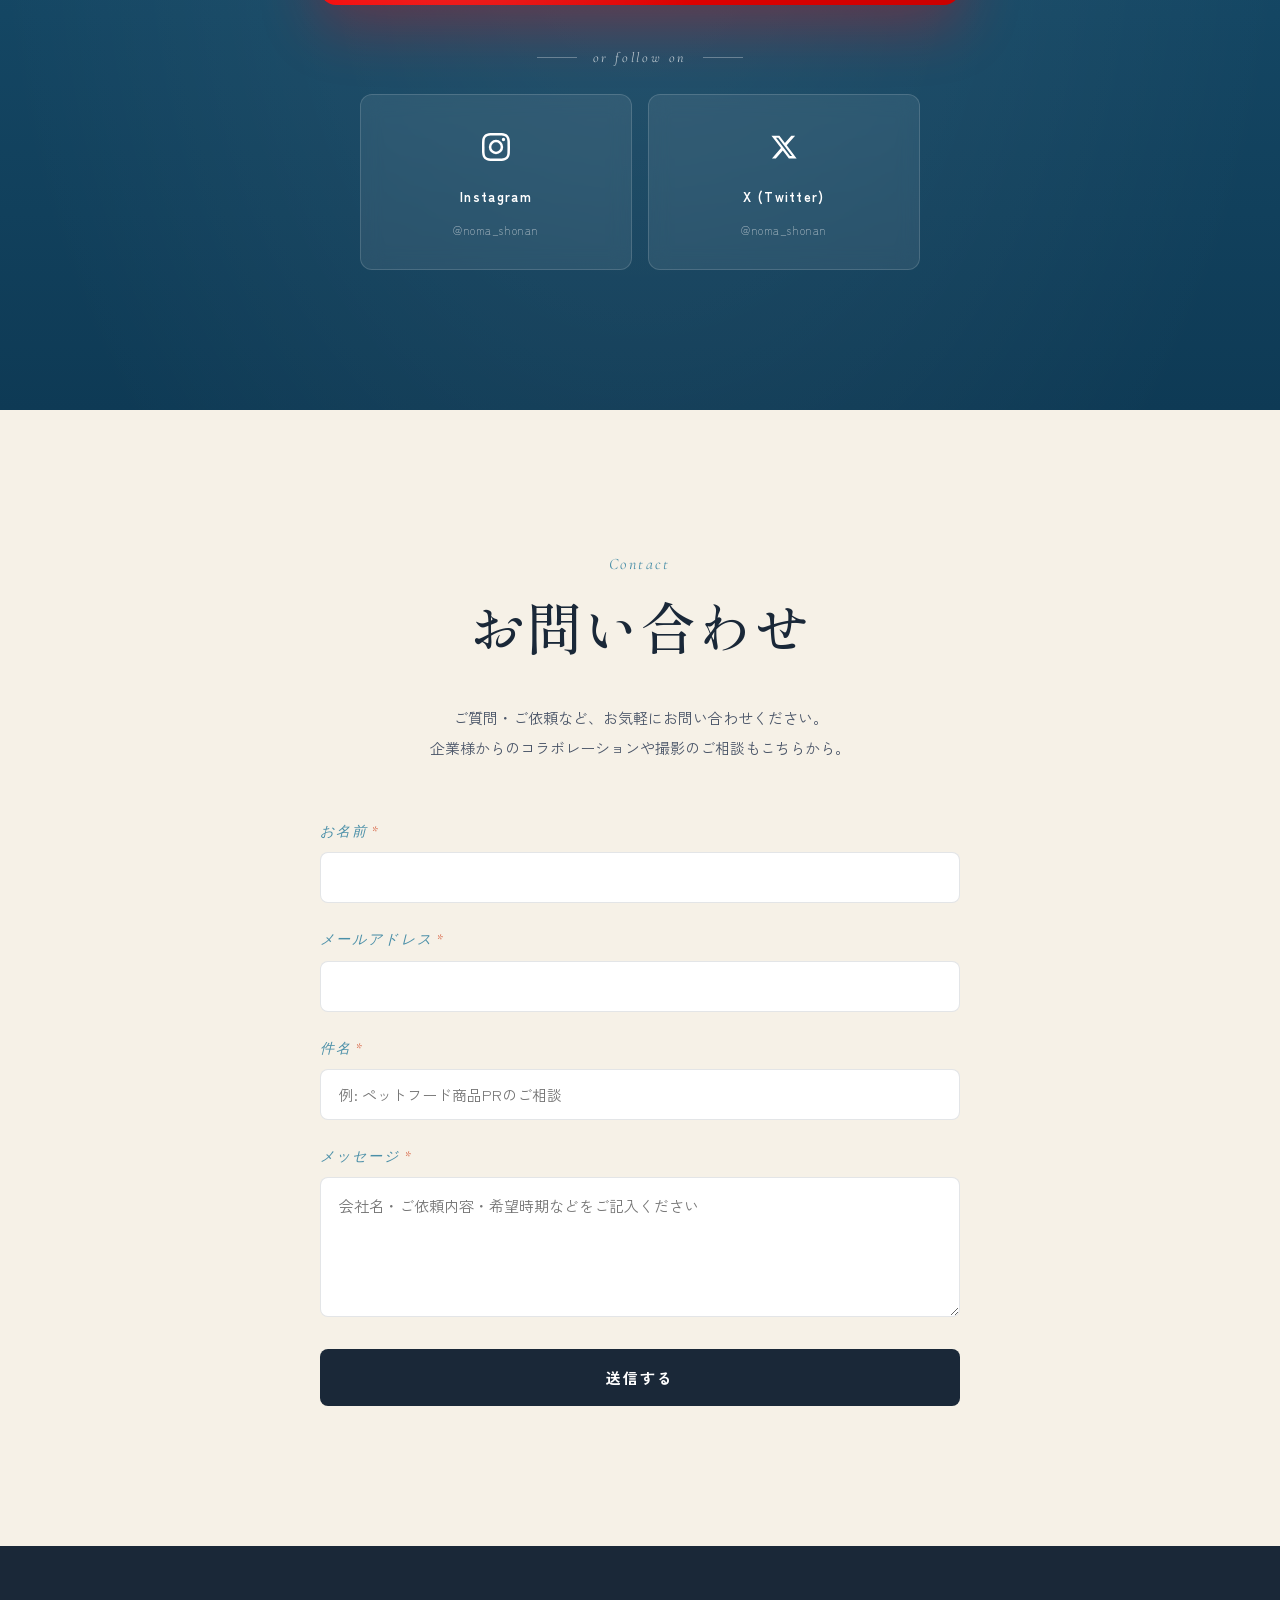
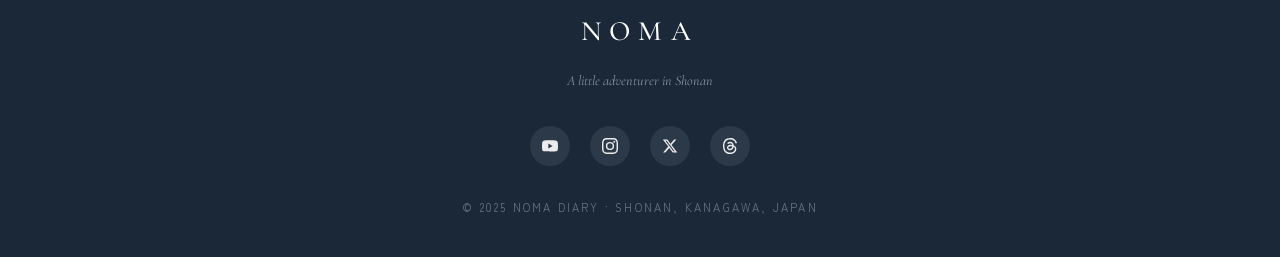
==== commit 909d99db: "Merge branch 'main' of https://github.com/ma-yuyu-one/noma-papillon into feature/papillon-noma-yuyu" ====
--- a/index.html
+++ b/index.html
@@ -3,6 +3,9 @@
 <head>
 <meta charset="UTF-8">
 <meta name="viewport" content="width=device-width, initial-scale=1.0">
+<link rel="stylesheet" href="css/global.css">
+<link rel="stylesheet" href="css/layout.css">
+<link rel="stylesheet" href="css/top.css">
 
 <!-- Google tag (gtag.js) -->
 <script async src="https://www.googletagmanager.com/gtag/js?id=G-900BNED2EW"></script>
@@ -26,7 +29,7 @@
 <meta property="og:title" content="NOMA | 湘南パピヨン ノマの日々">
 <meta property="og:description" content="ビビりなのに、冒険家。湘南で暮らすパピヨン・ノマの日々を記録するブランドサイト。">
 <meta property="og:url" content="https://noma-papillon.com/">
-<meta property="og:image" content="https://noma-papillon.com/ogp.jpg">
+<meta property="og:image" content“="https://noma-papillon.com/image/ogp.jpg">
 <meta property="og:image:width" content="1200">
 <meta property="og:image:height" content="630">
 <meta property="og:image:alt" content="湘南パピヨン ノマ - ビビりなのに、冒険家。">
@@ -35,11 +38,11 @@
 <meta name="twitter:card" content="summary_large_image">
 <meta name="twitter:title" content="NOMA | 湘南パピヨン ノマの日々">
 <meta name="twitter:description" content="ビビりなのに、冒険家。湘南で暮らすパピヨン・ノマの日々。">
-<meta name="twitter:image" content="https://noma-papillon.com/ogp.jpg">
-
-<link rel="icon" type="image/png" sizes="32x32" href="favicon-photo-32.png">
-<link rel="icon" type="image/png" sizes="180x180" href="favicon-photo-180.png">
-<link rel="apple-touch-icon" sizes="180x180" href="favicon-photo-180.png">
+<meta name="twitter:image" content="https://noma-papillon.com/image/ogp.jpg">
+
+<link rel="icon" type="image/png" sizes="32x32" href="image/favicon-photo-32.png">
+<link rel="icon" type="image/png" sizes="180x180" href="image/favicon-photo-180.png">
+<link rel="apple-touch-icon" sizes="180x180" href="image/favicon-photo-180.png">
 
 <meta name="theme-color" content="#0e3a55">
 
@@ -55,972 +58,6 @@
 </script>
 
 <link href="https://fonts.googleapis.com/css2?family=Shippori+Mincho:wght@400;500;600;700&family=Cormorant+Garamond:ital,wght@0,300;0,400;0,500;1,300&family=Zen+Kaku+Gothic+New:wght@300;400;500;700&display=swap" rel="stylesheet">
-<style>
-  :root {
-    --ink: #1a2838;
-    --ink-soft: #4a5568;
-    --paper: #f6f1e7;
-    --paper-warm: #efe7d6;
-    --sea: #4a8fa8;
-    --sea-deep: #1e5a7a;
-    --sunset: #e08940;
-    --white: #ffffff;
-  }
-
-  * { margin: 0; padding: 0; box-sizing: border-box; }
-
-  html { scroll-behavior: smooth; }
-
-  body {
-    background: var(--paper);
-    font-family: 'Zen Kaku Gothic New', sans-serif;
-    color: var(--ink);
-    line-height: 1.8;
-    overflow-x: hidden;
-  }
-
-  img { display: block; max-width: 100%; }
-
-  /* ナビゲーション */
-  .nav {
-    position: fixed;
-    top: 0; left: 0;
-    width: 100%;
-    padding: 20px 32px;
-    display: flex;
-    justify-content: space-between;
-    align-items: center;
-    z-index: 100;
-    background: rgba(246, 241, 231, 0);
-    transition: background 0.4s, backdrop-filter 0.4s;
-    backdrop-filter: blur(0);
-  }
-
-  .nav.scrolled {
-    background: rgba(246, 241, 231, 0.85);
-    backdrop-filter: blur(12px);
-    border-bottom: 1px solid rgba(26, 40, 56, 0.08);
-  }
-
-  .nav-logo {
-    font-family: 'Cormorant Garamond', serif;
-    font-size: 24px;
-    font-weight: 500;
-    letter-spacing: 0.3em;
-    color: var(--white);
-    transition: color 0.4s;
-  }
-
-  .nav.scrolled .nav-logo { color: var(--ink); }
-
-  .nav-links {
-    display: flex;
-    gap: 28px;
-    list-style: none;
-  }
-
-  .nav-links a {
-    font-size: 11px;
-    font-weight: 500;
-    letter-spacing: 0.25em;
-    color: var(--white);
-    text-decoration: none;
-    text-transform: uppercase;
-    transition: color 0.4s, opacity 0.3s;
-  }
-
-  .nav.scrolled .nav-links a { color: var(--ink); }
-  .nav-links a:hover { opacity: 0.6; }
-
-  /* ナビYouTubeボタン */
-  .nav-youtube {
-    display: flex;
-    align-items: center;
-    gap: 6px;
-    padding: 8px 14px;
-    background: #ff0000;
-    color: var(--white) !important;
-    border-radius: 20px;
-    font-size: 11px !important;
-    font-weight: 700 !important;
-    letter-spacing: 0.1em !important;
-    text-transform: none !important;
-    transition: transform 0.2s, box-shadow 0.2s;
-  }
-
-  .nav-youtube:hover {
-    transform: translateY(-1px);
-    box-shadow: 0 4px 12px rgba(255,0,0,0.3);
-    opacity: 1 !important;
-  }
-
-  .nav-youtube svg { width: 14px; height: 14px; fill: var(--white); }
-
-  .nav.scrolled .nav-youtube { color: var(--white) !important; }
-
-  /* ヒーローセクション */
-  .hero {
-    position: relative;
-    height: 100vh;
-    min-height: 700px;
-    overflow: hidden;
-  }
-
-  .hero-img {
-    position: absolute;
-    inset: 0;
-    width: 100%;
-    height: 100%;
-    object-fit: cover;
-    object-position: center center;
-    animation: slowZoom 20s ease-out forwards;
-  }
-
-  @keyframes slowZoom {
-    from { transform: scale(1.15); }
-    to { transform: scale(1); }
-  }
-
-  .hero-overlay {
-    position: absolute;
-    inset: 0;
-    background:
-      linear-gradient(180deg,
-        rgba(26,40,56,0.35) 0%,
-        rgba(26,40,56,0.1) 35%,
-        rgba(26,40,56,0) 60%,
-        rgba(26,40,56,0.15) 100%);
-  }
-
-  .hero-content {
-    position: absolute;
-    inset: 0;
-    display: flex;
-    flex-direction: column;
-    justify-content: flex-start;
-    align-items: flex-end;
-    text-align: right;
-    padding: 0 8%;
-    padding-top: 14%;
-    color: var(--white);
-  }
-
-  .hero-tag {
-    font-family: 'Cormorant Garamond', serif;
-    font-style: italic;
-    font-size: 18px;
-    font-weight: 300;
-    margin-bottom: 16px;
-    opacity: 0;
-    animation: fadeUp 1.2s 0.4s ease both;
-  }
-
-  .hero-title {
-    font-family: 'Shippori Mincho', serif;
-    font-size: clamp(48px, 9vw, 120px);
-    font-weight: 500;
-    line-height: 0.95;
-    letter-spacing: 0.02em;
-    margin-bottom: 20px;
-    opacity: 0;
-    animation: fadeUp 1.4s 0.6s ease both;
-  }
-
-  .hero-title .small {
-    display: block;
-    font-size: 0.35em;
-    font-weight: 400;
-    letter-spacing: 0.4em;
-    margin-bottom: 0.3em;
-    opacity: 0.9;
-  }
-
-  .hero-desc {
-    font-size: 15px;
-    font-weight: 300;
-    letter-spacing: 0.1em;
-    max-width: 500px;
-    opacity: 0;
-    animation: fadeUp 1.4s 0.9s ease both;
-  }
-
-  /* ヒーロー内YouTubeピル */
-  .hero-yt-pill {
-    display: inline-flex;
-    align-items: center;
-    gap: 10px;
-    margin-top: 24px;
-    padding: 10px 20px 10px 14px;
-    background: rgba(255,255,255,0.12);
-    backdrop-filter: blur(10px);
-    border: 1px solid rgba(255,255,255,0.25);
-    border-radius: 40px;
-    color: var(--white);
-    text-decoration: none;
-    font-size: 13px;
-    font-weight: 500;
-    letter-spacing: 0.05em;
-    opacity: 0;
-    animation: fadeUp 1.4s 1.2s ease both;
-    transition: background 0.3s, transform 0.3s, border-color 0.3s;
-  }
-
-  .hero-yt-pill:hover {
-    background: rgba(255,255,255,0.2);
-    border-color: rgba(255,255,255,0.4);
-    transform: translateY(-2px);
-  }
-
-  .hero-yt-pill .yt-icon {
-    width: 28px;
-    height: 20px;
-    background: #ff0000;
-    border-radius: 6px;
-    display: flex;
-    align-items: center;
-    justify-content: center;
-  }
-
-  .hero-yt-pill .yt-icon svg { width: 12px; height: 12px; fill: var(--white); margin-left: 2px; }
-
-  .hero-yt-pill .arrow { font-size: 14px; opacity: 0.7; }
-
-  .hero-scroll {
-    position: absolute;
-    bottom: 32px;
-    left: 50%;
-    transform: translateX(-50%);
-    font-family: 'Cormorant Garamond', serif;
-    font-style: italic;
-    font-size: 12px;
-    letter-spacing: 0.3em;
-    color: var(--white);
-    opacity: 0;
-    animation: fadeUp 1s 1.4s ease both, bounce 2s 2s ease-in-out infinite;
-  }
-
-  @keyframes fadeUp {
-    from { opacity: 0; transform: translateY(40px); }
-    to { opacity: 1; transform: translateY(0); }
-  }
-
-  @keyframes bounce {
-    0%, 100% { transform: translate(-50%, 0); }
-    50% { transform: translate(-50%, -8px); }
-  }
-
-  /* セクション共通 */
-  section { padding: 120px 8%; }
-
-  .section-label {
-    font-family: 'Cormorant Garamond', serif;
-    font-style: italic;
-    font-size: 16px;
-    color: var(--sea);
-    margin-bottom: 12px;
-    letter-spacing: 0.15em;
-  }
-
-  .section-title {
-    font-family: 'Shippori Mincho', serif;
-    font-size: clamp(32px, 5vw, 56px);
-    font-weight: 500;
-    line-height: 1.3;
-    margin-bottom: 40px;
-    letter-spacing: 0.02em;
-  }
-
-  /* イントロセクション */
-  .intro {
-    background: var(--paper);
-    position: relative;
-  }
-
-  .intro-grid {
-    display: grid;
-    grid-template-columns: 1fr 1fr;
-    gap: 80px;
-    align-items: center;
-    max-width: 1200px;
-    margin: 0 auto;
-  }
-
-  .intro-text .section-title { margin-bottom: 32px; }
-
-  .intro-text p {
-    font-size: 16px;
-    line-height: 2;
-    color: var(--ink-soft);
-    margin-bottom: 24px;
-  }
-
-  .intro-meta {
-    display: grid;
-    grid-template-columns: auto 1fr;
-    gap: 16px 32px;
-    margin-top: 40px;
-    padding-top: 32px;
-    border-top: 1px solid rgba(26,40,56,0.1);
-    font-size: 14px;
-  }
-
-  .intro-meta dt {
-    font-family: 'Cormorant Garamond', serif;
-    font-style: italic;
-    color: var(--sea);
-    letter-spacing: 0.1em;
-  }
-
-  .intro-meta dd {
-    font-weight: 500;
-    color: var(--ink);
-  }
-
-  .intro-img-wrap {
-    position: relative;
-    aspect-ratio: 3/4;
-    overflow: hidden;
-    border-radius: 4px;
-  }
-
-  .intro-img-wrap img {
-    width: 100%;
-    height: 100%;
-    object-fit: cover;
-  }
-
-  .intro-caption {
-    position: absolute;
-    bottom: -40px;
-    right: 0;
-    font-family: 'Cormorant Garamond', serif;
-    font-style: italic;
-    font-size: 14px;
-    color: var(--sea);
-    letter-spacing: 0.2em;
-  }
-
-  /* ギャラリーセクション */
-  .gallery {
-    background: var(--paper-warm);
-    padding: 140px 5%;
-  }
-
-  .gallery-header {
-    text-align: center;
-    margin-bottom: 80px;
-    padding: 0 3%;
-  }
-
-  .gallery-grid {
-    display: grid;
-    grid-template-columns: repeat(12, 1fr);
-    grid-auto-rows: 120px;
-    gap: 16px;
-    max-width: 1400px;
-    margin: 0 auto;
-  }
-
-  .gallery-item {
-    position: relative;
-    overflow: hidden;
-    border-radius: 4px;
-    cursor: pointer;
-  }
-
-  .gallery-item img {
-    width: 100%;
-    height: 100%;
-    object-fit: cover;
-    transition: transform 0.8s ease;
-  }
-
-  .gallery-item:hover img { transform: scale(1.05); }
-
-  .gallery-item::after {
-    content: attr(data-caption);
-    position: absolute;
-    bottom: 16px;
-    left: 20px;
-    color: var(--white);
-    font-family: 'Cormorant Garamond', serif;
-    font-style: italic;
-    font-size: 14px;
-    letter-spacing: 0.1em;
-    opacity: 0;
-    transition: opacity 0.4s;
-    text-shadow: 0 2px 8px rgba(0,0,0,0.5);
-  }
-
-  .gallery-item:hover::after { opacity: 1; }
-
-  /* ギャラリー配置 */
-  .g1 { grid-column: span 5; grid-row: span 4; }
-  .g2 { grid-column: span 4; grid-row: span 3; }
-  .g3 { grid-column: span 3; grid-row: span 3; }
-  .g4 { grid-column: span 4; grid-row: span 3; }
-  .g5 { grid-column: span 3; grid-row: span 4; }
-  .g6 { grid-column: span 5; grid-row: span 3; }
-  .g7 { grid-column: span 4; grid-row: span 3; }
-  .g8 { grid-column: span 4; grid-row: span 3; }
-  .g9 { grid-column: span 4; grid-row: span 5; }
-  .g10 { grid-column: span 4; grid-row: span 5; }
-  .g11 { grid-column: span 4; grid-row: span 4; }
-
-  /* クオートセクション */
-  .quote {
-    background: var(--paper);
-    text-align: center;
-    padding: 140px 8%;
-  }
-
-  .quote-text {
-    font-family: 'Shippori Mincho', serif;
-    font-size: clamp(24px, 3vw, 36px);
-    line-height: 1.8;
-    font-weight: 400;
-    max-width: 800px;
-    margin: 0 auto 32px;
-    color: var(--ink);
-  }
-
-  .quote-mark {
-    font-family: 'Cormorant Garamond', serif;
-    font-size: 120px;
-    line-height: 0.5;
-    color: var(--sea);
-    opacity: 0.3;
-    margin-bottom: 20px;
-  }
-
-  .quote-author {
-    font-family: 'Cormorant Garamond', serif;
-    font-style: italic;
-    font-size: 16px;
-    letter-spacing: 0.3em;
-    color: var(--sea);
-  }
-
-  /* フォローセクション */
-  .follow {
-    background: linear-gradient(180deg, #1e5a7a 0%, #0e3a55 100%);
-    color: var(--white);
-    text-align: center;
-    position: relative;
-    overflow: hidden;
-    padding: 140px 8%;
-  }
-
-  .follow::before {
-    content: '';
-    position: absolute;
-    top: -50%;
-    left: -10%;
-    width: 120%;
-    height: 200%;
-    background: radial-gradient(ellipse at center, rgba(255,255,255,0.08) 0%, transparent 60%);
-    pointer-events: none;
-  }
-
-  .follow-header { margin-bottom: 50px; position: relative; }
-
-  .follow .section-label { color: rgba(255,255,255,0.7); }
-  .follow .section-title {
-    color: var(--white);
-    margin-bottom: 20px;
-    font-size: clamp(36px, 5.5vw, 64px);
-  }
-
-  .follow-desc {
-    font-size: 16px;
-    font-weight: 300;
-    opacity: 0.9;
-    max-width: 560px;
-    margin: 0 auto;
-    line-height: 2;
-  }
-
-  /* メインCTA（YouTube） */
-  .cta-hero {
-    position: relative;
-    max-width: 640px;
-    margin: 0 auto 24px;
-    padding: 36px 32px;
-    background: linear-gradient(135deg, #ff0000 0%, #cc0000 100%);
-    border-radius: 16px;
-    text-decoration: none;
-    color: var(--white);
-    display: flex;
-    align-items: center;
-    gap: 24px;
-    box-shadow: 0 20px 60px rgba(255,0,0,0.3);
-    transition: transform 0.3s, box-shadow 0.3s;
-    overflow: hidden;
-  }
-
-  .cta-hero::after {
-    content: '';
-    position: absolute;
-    inset: 0;
-    background: radial-gradient(circle at 20% 50%, rgba(255,255,255,0.15) 0%, transparent 50%);
-    pointer-events: none;
-  }
-
-  .cta-hero:hover {
-    transform: translateY(-4px);
-    box-shadow: 0 28px 70px rgba(255,0,0,0.4);
-  }
-
-  .cta-hero .play-icon {
-    flex-shrink: 0;
-    width: 64px;
-    height: 64px;
-    background: rgba(255,255,255,0.2);
-    border-radius: 50%;
-    display: flex;
-    align-items: center;
-    justify-content: center;
-  }
-
-  .cta-hero .play-icon svg {
-    width: 28px;
-    height: 28px;
-    fill: var(--white);
-    margin-left: 4px;
-  }
-
-  .cta-hero-text {
-    text-align: left;
-    flex: 1;
-  }
-
-  .cta-hero-label {
-    font-size: 11px;
-    font-weight: 700;
-    letter-spacing: 0.3em;
-    opacity: 0.85;
-    margin-bottom: 6px;
-    text-transform: uppercase;
-  }
-
-  .cta-hero-title {
-    font-size: 22px;
-    font-weight: 700;
-    letter-spacing: 0.02em;
-    margin-bottom: 4px;
-  }
-
-  .cta-hero-sub {
-    font-size: 13px;
-    opacity: 0.9;
-    font-weight: 300;
-  }
-
-  .cta-hero-arrow {
-    flex-shrink: 0;
-    font-size: 24px;
-    transition: transform 0.3s;
-  }
-
-  .cta-hero:hover .cta-hero-arrow { transform: translateX(6px); }
-
-  /* SNSサブ導線 */
-  .sns-sub-label {
-    font-family: 'Cormorant Garamond', serif;
-    font-style: italic;
-    font-size: 14px;
-    color: rgba(255,255,255,0.7);
-    letter-spacing: 0.2em;
-    margin: 40px 0 24px;
-    display: flex;
-    align-items: center;
-    justify-content: center;
-    gap: 16px;
-    position: relative;
-  }
-
-  .sns-sub-label::before,
-  .sns-sub-label::after {
-    content: '';
-    width: 40px;
-    height: 1px;
-    background: rgba(255,255,255,0.3);
-  }
-
-  .sns-grid {
-    display: grid;
-    grid-template-columns: repeat(2, 1fr);
-    gap: 16px;
-    max-width: 560px;
-    margin: 0 auto;
-    position: relative;
-  }
-
-  .sns-card {
-    background: rgba(255,255,255,0.08);
-    backdrop-filter: blur(10px);
-    border: 1px solid rgba(255,255,255,0.15);
-    border-radius: 12px;
-    padding: 28px 16px;
-    text-decoration: none;
-    color: var(--white);
-    transition: transform 0.3s, background 0.3s, border-color 0.3s;
-    display: flex;
-    flex-direction: column;
-    align-items: center;
-    gap: 10px;
-  }
-
-  .sns-card:hover {
-    transform: translateY(-6px);
-    background: rgba(255,255,255,0.12);
-    border-color: rgba(255,255,255,0.3);
-  }
-
-  .sns-icon-wrap {
-    width: 48px;
-    height: 48px;
-    display: flex;
-    align-items: center;
-    justify-content: center;
-    margin-bottom: 4px;
-  }
-
-  .sns-icon-wrap svg { width: 28px; height: 28px; fill: var(--white); }
-
-  .sns-name {
-    font-size: 13px;
-    font-weight: 700;
-    letter-spacing: 0.1em;
-    margin-bottom: 2px;
-  }
-
-  .sns-handle {
-    font-size: 11px;
-    font-weight: 300;
-    opacity: 0.7;
-    letter-spacing: 0.05em;
-  }
-
-  /* お問い合わせセクション */
-  .contact {
-    background: var(--paper);
-    padding: 140px 8%;
-  }
-
-  .contact-inner {
-    max-width: 640px;
-    margin: 0 auto;
-  }
-
-  .contact-header {
-    text-align: center;
-    margin-bottom: 56px;
-  }
-
-  .contact-desc {
-    font-size: 15px;
-    line-height: 2;
-    color: var(--ink-soft);
-    max-width: 480px;
-    margin: 0 auto;
-  }
-
-  .contact-form {
-    display: flex;
-    flex-direction: column;
-    gap: 24px;
-  }
-
-  .form-row {
-    display: flex;
-    flex-direction: column;
-    gap: 8px;
-  }
-
-  .form-row label {
-    font-family: 'Cormorant Garamond', serif;
-    font-style: italic;
-    font-size: 14px;
-    color: var(--sea);
-    letter-spacing: 0.15em;
-  }
-
-  .form-row label .required {
-    color: #d14520;
-    margin-left: 4px;
-    font-style: normal;
-  }
-
-  .form-row input,
-  .form-row textarea {
-    width: 100%;
-    padding: 14px 18px;
-    font-family: 'Zen Kaku Gothic New', sans-serif;
-    font-size: 15px;
-    color: var(--ink);
-    background: var(--white);
-    border: 1px solid rgba(26,40,56,0.12);
-    border-radius: 8px;
-    transition: border-color 0.2s, box-shadow 0.2s;
-    outline: none;
-  }
-
-  .form-row input:focus,
-  .form-row textarea:focus {
-    border-color: var(--sea);
-    box-shadow: 0 0 0 3px rgba(74,143,168,0.1);
-  }
-
-  .form-row textarea {
-    min-height: 140px;
-    resize: vertical;
-    line-height: 1.8;
-  }
-
-  .form-submit {
-    margin-top: 8px;
-    padding: 18px 32px;
-    font-family: 'Zen Kaku Gothic New', sans-serif;
-    font-size: 15px;
-    font-weight: 700;
-    letter-spacing: 0.15em;
-    color: var(--white);
-    background: var(--ink);
-    border: none;
-    border-radius: 8px;
-    cursor: pointer;
-    transition: background 0.2s, transform 0.2s;
-  }
-
-  .form-submit:hover {
-    background: var(--sea-deep);
-    transform: translateY(-1px);
-  }
-
-  .form-submit:active { transform: translateY(0); }
-
-  /* ハニーポット（スパム対策で非表示） */
-  .honeypot {
-    position: absolute;
-    left: -9999px;
-  }
-
-  /* 送信完了メッセージ */
-  .form-success {
-    display: none;
-    text-align: center;
-    padding: 48px 24px;
-    background: var(--white);
-    border-radius: 12px;
-    border: 1px solid rgba(74,143,168,0.2);
-  }
-
-  .form-success.visible { display: block; }
-
-  .form-success-icon {
-    font-size: 40px;
-    color: var(--sea);
-    margin-bottom: 16px;
-  }
-
-  .form-success-title {
-    font-family: 'Shippori Mincho', serif;
-    font-size: 20px;
-    font-weight: 500;
-    margin-bottom: 12px;
-    color: var(--ink);
-  }
-
-  .form-success-desc {
-    font-size: 14px;
-    color: var(--ink-soft);
-    line-height: 1.8;
-  }
-
-  /* フッター */
-  footer {
-    background: var(--ink);
-    color: rgba(255,255,255,0.7);
-    padding: 60px 8% 40px;
-    text-align: center;
-  }
-
-  .footer-logo {
-    font-family: 'Cormorant Garamond', serif;
-    font-size: 28px;
-    font-weight: 500;
-    letter-spacing: 0.3em;
-    color: var(--white);
-    margin-bottom: 12px;
-  }
-
-  .footer-tag {
-    font-family: 'Cormorant Garamond', serif;
-    font-style: italic;
-    font-size: 14px;
-    margin-bottom: 32px;
-    opacity: 0.7;
-  }
-
-  .footer-sns {
-    display: flex;
-    justify-content: center;
-    gap: 20px;
-    margin-bottom: 32px;
-  }
-
-  .footer-sns a {
-    width: 40px;
-    height: 40px;
-    border-radius: 50%;
-    background: rgba(255,255,255,0.08);
-    display: flex;
-    align-items: center;
-    justify-content: center;
-    transition: background 0.3s, transform 0.3s;
-  }
-
-  .footer-sns a:hover {
-    background: rgba(255,255,255,0.2);
-    transform: translateY(-2px);
-  }
-
-  .footer-sns svg {
-    width: 16px;
-    height: 16px;
-    fill: var(--white);
-    opacity: 0.9;
-  }
-
-  .footer-copy {
-    font-size: 11px;
-    letter-spacing: 0.2em;
-    opacity: 0.5;
-  }
-
-  /* スクロールアニメーション */
-  .reveal {
-    opacity: 0;
-    transform: translateY(40px);
-    transition: opacity 1s ease, transform 1s ease;
-  }
-
-  .reveal.visible {
-    opacity: 1;
-    transform: translateY(0);
-  }
-
-  /* レスポンシブ */
-  @media (max-width: 880px) {
-    .nav { padding: 14px 20px; }
-    .nav-links { gap: 8px; }
-    .nav-links li:not(:last-child) { display: none; }
-    .nav-youtube { padding: 8px 14px; }
-
-    section { padding: 80px 6%; }
-    .gallery { padding: 100px 4%; }
-
-    .hero-img {
-      object-position: 22% 35%;
-    }
-    .hero-content {
-      justify-content: flex-end;
-      align-items: flex-start;
-      text-align: left;
-      padding: 0 6%;
-      padding-top: 0;
-      padding-bottom: 12%;
-    }
-    .hero-yt-pill { font-size: 12px; padding: 9px 18px 9px 12px; }
-
-    .intro-grid {
-      grid-template-columns: 1fr;
-      gap: 40px;
-    }
-
-    .intro-caption {
-      position: static;
-      margin-top: 16px;
-      display: block;
-      text-align: right;
-    }
-
-    .gallery-grid {
-      grid-template-columns: repeat(6, 1fr);
-      grid-auto-rows: 100px;
-    }
-    .g1 { grid-column: span 6; grid-row: span 4; }
-    .g2 { grid-column: span 3; grid-row: span 3; }
-    .g3 { grid-column: span 3; grid-row: span 3; }
-    .g4 { grid-column: span 6; grid-row: span 3; }
-    .g5 { grid-column: span 3; grid-row: span 4; }
-    .g6 { grid-column: span 3; grid-row: span 4; }
-    .g7 { grid-column: span 6; grid-row: span 3; }
-    .g8 { grid-column: span 6; grid-row: span 3; }
-    .g9 { grid-column: span 3; grid-row: span 5; }
-    .g10 { grid-column: span 3; grid-row: span 5; }
-    .g11 { grid-column: span 6; grid-row: span 4; }
-
-    .sns-grid {
-      grid-template-columns: repeat(2, 1fr);
-      gap: 10px;
-    }
-
-    .sns-card {
-      padding: 20px 8px;
-    }
-
-    .cta-hero {
-      flex-direction: column;
-      text-align: center;
-      gap: 16px;
-      padding: 32px 24px;
-    }
-
-    .cta-hero-text { text-align: center; }
-    .cta-hero-arrow { display: none; }
-
-    .contact { padding: 100px 6%; }
-    .contact-header { margin-bottom: 40px; }
-    .contact-desc br { display: none; }
-  }
-
-/* 名前の由来 */
-.name-origin {
-  background-color: #2c3e50;
-  padding: 80px 20px;
-  text-align: center;
-}
-.name-origin-inner {
-  max-width: 900px;
-  margin: 0 auto;
-  text-align: center;
-}
-.name-origin-text {
-  font-size: clamp(1.2rem, 3vw, 1.7rem);
-  color: #f5f0e8;
-  font-family: 'Noto Serif JP', serif;
-  letter-spacing: 0.05em;
-  margin-bottom: 1.2em;
-  line-height: 1.8;
-  word-break: keep-all;
-  overflow-wrap: break-word;
-}
-@media (min-width: 769px) {
-  .name-origin-text {
-    white-space: nowrap;
-  }
-}
-.name-origin-sub {
-  font-size: clamp(0.85rem, 1.8vw, 1rem);
-  color: #b8c4cc;
-  letter-spacing: 0.05em;
-  line-height: 1.9;
-  word-break: keep-all;
-  overflow-wrap: break-word;
-}
-</style>
 </head>
 <body>
 
@@ -1043,7 +80,7 @@
 
 <!-- ヒーロー -->
 <section class="hero">
-  <img src="hero-shonan.jpg" alt="湘南の海を背に佇むノマ" class="hero-img">
+  <img src="image/hero-shonan.jpg" alt="湘南の海を背に佇むノマ" class="hero-img">
   <div class="hero-overlay"></div>
   <div class="hero-content">
     <div class="hero-tag">Papillon in Shonan</div>
@@ -1091,7 +128,7 @@
       </dl>
     </div>
     <div class="intro-img-wrap reveal">
-      <img src="09-wind.jpeg" alt="湘南の風とノマ">
+      <img src="image/09-wind.jpeg" alt="湘南の風とノマ">
       <div class="intro-caption">— a little adventurer</div>
     </div>
   </div>
@@ -1105,37 +142,37 @@
   </div>
   <div class="gallery-grid">
     <div class="gallery-item g1 reveal" data-caption="looking up">
-      <img src="02-grass.jpeg" alt="芝生のノマ">
+      <img src="image/02-grass.jpeg" alt="芝生のノマ">
     </div>
     <div class="gallery-item g2 reveal" data-caption="spring tulips">
-      <img src="01-tulips.jpeg" alt="チューリップとノマ">
+      <img src="image/01-tulips.jpeg" alt="チューリップとノマ">
     </div>
     <div class="gallery-item g3 reveal" data-caption="canola field">
-      <img src="05-canola.jpeg" alt="菜の花畑のノマ">
+      <img src="image/05-canola.jpeg" alt="菜の花畑のノマ">
     </div>
     <div class="gallery-item g4 reveal" data-caption="golden hour">
-      <img src="08-sunset-beach.jpeg" alt="夕暮れのビーチとノマ">
+      <img src="image/08-sunset-beach.jpeg" alt="夕暮れのビーチとノマ">
     </div>
     <div class="gallery-item g5 reveal" data-caption="sweet dreams">
-      <img src="07-sleeping.jpeg" alt="眠るノマ">
+      <img src="image/07-sleeping.jpeg" alt="眠るノマ">
     </div>
     <div class="gallery-item g6 reveal" data-caption="Tsurigasaki sunrise">
-      <img src="06-sunset-surf.jpeg" alt="釣ヶ崎の朝日とノマ">
+      <img src="image/06-sunset-surf.jpeg" alt="釣ヶ崎の朝日とノマ">
     </div>
     <div class="gallery-item g7 reveal" data-caption="facing the sea">
-      <img src="04-enoshima.jpeg" alt="江ノ島を見つめるノマ">
+      <img src="image/04-enoshima.jpeg" alt="江ノ島を見つめるノマ">
     </div>
     <div class="gallery-item g8 reveal" data-caption="a proud moment">
-      <img src="03-certificate.jpeg" alt="最西端到達証明書とノマ">
+      <img src="image/03-certificate.jpeg" alt="最西端到達証明書とノマ">
     </div>
     <div class="gallery-item g9 reveal" data-caption="autumn leaves">
-      <img src="12-autumn.jpeg" alt="紅葉とノマ" style="object-position: 70% center;">
+      <img src="image/12-autumn.jpeg" alt="紅葉とノマ" style="object-position: 70% center;">
     </div>
     <div class="gallery-item g10 reveal" data-caption="standing tall">
-      <img src="11-sofa-stand.jpeg" alt="ソファに立つノマ">
+      <img src="image/11-sofa-stand.jpeg" alt="ソファに立つノマ">
     </div>
     <div class="gallery-item g11 reveal" data-caption="sunset on grass">
-      <img src="10-sunset-portrait.jpeg" alt="夕焼けの草原とノマ">
+      <img src="image/10-sunset-portrait.jpeg" alt="夕焼けの草原とノマ">
     </div>
     <div class="gallery-item g1 reveal" data-caption="poppy chair">
       <img src="13-popy-chair.jpeg" alt="花畑の椅子とノマ">
@@ -1266,55 +303,7 @@
   </div>
   <div class="footer-copy">© 2025 NOMA DIARY · SHONAN, KANAGAWA, JAPAN</div>
 </footer>
-
-<script>
-  // ナビのスクロール時背景切り替え
-  const nav = document.getElementById('nav');
-  window.addEventListener('scroll', () => {
-    if (window.scrollY > 80) {
-      nav.classList.add('scrolled');
-    } else {
-      nav.classList.remove('scrolled');
-    }
-  });
-
-  // リビールアニメーション
-  const observer = new IntersectionObserver((entries) => {
-    entries.forEach(entry => {
-      if (entry.isIntersecting) {
-        entry.target.classList.add('visible');
-      }
-    });
-  }, { threshold: 0.15 });
-
-  document.querySelectorAll('.reveal').forEach(el => observer.observe(el));
-
-  // フォーム送信処理（Web3Forms）
-  function handleSubmit(e) {
-    e.preventDefault();
-    const form = e.target;
-    const data = new FormData(form);
-
-    fetch('https://api.web3forms.com/submit', {
-      method: 'POST',
-      body: data
-    })
-      .then(res => res.json())
-      .then(json => {
-        if (json.success) {
-          form.style.display = 'none';
-          document.getElementById('form-success').classList.add('visible');
-          document.getElementById('form-success').scrollIntoView({ behavior: 'smooth', block: 'center' });
-        } else {
-          alert('送信に失敗しました。時間をおいて再度お試しください。');
-        }
-      })
-      .catch((error) => {
-        alert('送信に失敗しました。時間をおいて再度お試しください。');
-        console.error(error);
-      });
-  }
-</script>
-
+<script src="js/animation.js"></script>
+<script src="js/contact.js"></script>
 </body>
 </html>
--- a/css/global.css
+++ b/css/global.css
@@ -0,0 +1,65 @@
+/* サイトの土台となるcss */
+
+/* --- Base Settings & Variables --- */
+:root {
+  --ink: #1a2838;
+  --ink-soft: #4a5568;
+  --paper: #f6f1e7;
+  --paper-warm: #efe7d6;
+  --sea: #4a8fa8;
+  --sea-deep: #1e5a7a;
+  --sunset: #e08940;
+  --white: #ffffff;
+}
+
+* { margin: 0; padding: 0; box-sizing: border-box; }
+
+html { scroll-behavior: smooth; }
+
+body {
+  background: var(--paper);
+  font-family: 'Zen Kaku Gothic New', sans-serif;
+  color: var(--ink);
+  line-height: 1.8;
+  overflow-x: hidden;
+}
+
+img { display: block; max-width: 100%; }
+
+/* --- Section Common --- */
+section { padding: 120px 8%; }
+
+.section-label {
+  font-family: 'Cormorant Garamond', serif;
+  font-style: italic;
+  font-size: 16px;
+  color: var(--sea);
+  margin-bottom: 12px;
+  letter-spacing: 0.15em;
+}
+
+.section-title {
+  font-family: 'Shippori Mincho', serif;
+  font-size: clamp(32px, 5vw, 56px);
+  font-weight: 500;
+  line-height: 1.3;
+  margin-bottom: 40px;
+  letter-spacing: 0.02em;
+}
+
+/* --- Scroll Animations --- */
+.reveal {
+  opacity: 0;
+  transform: translateY(40px);
+  transition: opacity 1s ease, transform 1s ease;
+}
+
+.reveal.visible {
+  opacity: 1;
+  transform: translateY(0);
+}
+
+/* --- Global Responsive --- */
+@media (max-width: 880px) {
+  section { padding: 80px 6%; }
+}
--- a/css/layout.css
+++ b/css/layout.css
@@ -0,0 +1,146 @@
+/* ヘッダーやフッター、全ページで共通となる設定 */
+
+/* --- Navigation --- */
+.nav {
+  position: fixed;
+  top: 0; left: 0;
+  width: 100%;
+  padding: 20px 32px;
+  display: flex;
+  justify-content: space-between;
+  align-items: center;
+  z-index: 100;
+  background: rgba(246, 241, 231, 0);
+  transition: background 0.4s, backdrop-filter 0.4s;
+  backdrop-filter: blur(0);
+}
+
+.nav.scrolled {
+  background: rgba(246, 241, 231, 0.85);
+  backdrop-filter: blur(12px);
+  border-bottom: 1px solid rgba(26, 40, 56, 0.08);
+}
+
+.nav-logo {
+  font-family: 'Cormorant Garamond', serif;
+  font-size: 24px;
+  font-weight: 500;
+  letter-spacing: 0.3em;
+  color: var(--white);
+  transition: color 0.4s;
+}
+
+.nav.scrolled .nav-logo { color: var(--ink); }
+
+.nav-links {
+  display: flex;
+  gap: 28px;
+  list-style: none;
+}
+
+.nav-links a {
+  font-size: 11px;
+  font-weight: 500;
+  letter-spacing: 0.25em;
+  color: var(--white);
+  text-decoration: none;
+  text-transform: uppercase;
+  transition: color 0.4s, opacity 0.3s;
+}
+
+.nav.scrolled .nav-links a { color: var(--ink); }
+.nav-links a:hover { opacity: 0.6; }
+
+/* Nav YouTube Button */
+.nav-youtube {
+  display: flex;
+  align-items: center;
+  gap: 6px;
+  padding: 8px 14px;
+  background: #ff0000;
+  color: var(--white) !important;
+  border-radius: 20px;
+  font-size: 11px !important;
+  font-weight: 700 !important;
+  letter-spacing: 0.1em !important;
+  text-transform: none !important;
+  transition: transform 0.2s, box-shadow 0.2s;
+}
+
+.nav-youtube:hover {
+  transform: translateY(-1px);
+  box-shadow: 0 4px 12px rgba(255,0,0,0.3);
+  opacity: 1 !important;
+}
+
+.nav-youtube svg { width: 14px; height: 14px; fill: var(--white); }
+.nav.scrolled .nav-youtube { color: var(--white) !important; }
+
+/* --- Footer --- */
+footer {
+  background: var(--ink);
+  color: rgba(255,255,255,0.7);
+  padding: 60px 8% 40px;
+  text-align: center;
+}
+
+.footer-logo {
+  font-family: 'Cormorant Garamond', serif;
+  font-size: 28px;
+  font-weight: 500;
+  letter-spacing: 0.3em;
+  color: var(--white);
+  margin-bottom: 12px;
+}
+
+.footer-tag {
+  font-family: 'Cormorant Garamond', serif;
+  font-style: italic;
+  font-size: 14px;
+  margin-bottom: 32px;
+  opacity: 0.7;
+}
+
+.footer-sns {
+  display: flex;
+  justify-content: center;
+  gap: 20px;
+  margin-bottom: 32px;
+}
+
+.footer-sns a {
+  width: 40px;
+  height: 40px;
+  border-radius: 50%;
+  background: rgba(255,255,255,0.08);
+  display: flex;
+  align-items: center;
+  justify-content: center;
+  transition: background 0.3s, transform 0.3s;
+}
+
+.footer-sns a:hover {
+  background: rgba(255,255,255,0.2);
+  transform: translateY(-2px);
+}
+
+.footer-sns svg {
+  width: 16px;
+  height: 16px;
+  fill: var(--white);
+  opacity: 0.9;
+}
+
+.footer-copy {
+  font-size: 11px;
+  letter-spacing: 0.2em;
+  opacity: 0.5;
+}
+
+/* --- Layout Responsive --- */
+@media (max-width: 880px) {
+  .nav { padding: 14px 20px; }
+  .nav-links { gap: 8px; }
+  .nav-links li:not(:last-child) { display: none; }
+  .nav-youtube { padding: 8px 14px; }
+}
--- a/css/top.css
+++ b/css/top.css
@@ -0,0 +1,652 @@
+/* --- Hero Section --- */
+.hero {
+  position: relative;
+  height: 100vh;
+  min-height: 700px;
+  overflow: hidden;
+}
+
+.hero-img {
+  position: absolute;
+  inset: 0;
+  width: 100%;
+  height: 100%;
+  object-fit: cover;
+  object-position: center center;
+  animation: slowZoom 20s ease-out forwards;
+}
+
+@keyframes slowZoom {
+  from { transform: scale(1.15); }
+  to { transform: scale(1); }
+}
+
+.hero-overlay {
+  position: absolute;
+  inset: 0;
+  background:
+    linear-gradient(180deg,
+      rgba(26,40,56,0.35) 0%,
+      rgba(26,40,56,0.1) 35%,
+      rgba(26,40,56,0) 60%,
+      rgba(26,40,56,0.15) 100%);
+}
+
+.hero-content {
+  position: absolute;
+  inset: 0;
+  display: flex;
+  flex-direction: column;
+  justify-content: flex-start;
+  align-items: flex-end;
+  text-align: right;
+  padding: 0 8%;
+  padding-top: 14%;
+  color: var(--white);
+}
+
+.hero-tag {
+  font-family: 'Cormorant Garamond', serif;
+  font-style: italic;
+  font-size: 18px;
+  font-weight: 300;
+  margin-bottom: 16px;
+  opacity: 0;
+  animation: fadeUp 1.2s 0.4s ease both;
+}
+
+.hero-title {
+  font-family: 'Shippori Mincho', serif;
+  font-size: clamp(48px, 9vw, 120px);
+  font-weight: 500;
+  line-height: 0.95;
+  letter-spacing: 0.02em;
+  margin-bottom: 20px;
+  opacity: 0;
+  animation: fadeUp 1.4s 0.6s ease both;
+}
+
+.hero-title .small {
+  display: block;
+  font-size: 0.35em;
+  font-weight: 400;
+  letter-spacing: 0.4em;
+  margin-bottom: 0.3em;
+  opacity: 0.9;
+}
+
+.hero-desc {
+  font-size: 15px;
+  font-weight: 300;
+  letter-spacing: 0.1em;
+  max-width: 500px;
+  opacity: 0;
+  animation: fadeUp 1.4s 0.9s ease both;
+}
+
+/* Hero YouTube Pill */
+.hero-yt-pill {
+  display: inline-flex;
+  align-items: center;
+  gap: 10px;
+  margin-top: 24px;
+  padding: 10px 20px 10px 14px;
+  background: rgba(255,255,255,0.12);
+  backdrop-filter: blur(10px);
+  border: 1px solid rgba(255,255,255,0.25);
+  border-radius: 40px;
+  color: var(--white);
+  text-decoration: none;
+  font-size: 13px;
+  font-weight: 500;
+  letter-spacing: 0.05em;
+  opacity: 0;
+  animation: fadeUp 1.4s 1.2s ease both;
+  transition: background 0.3s, transform 0.3s, border-color 0.3s;
+}
+
+.hero-yt-pill:hover {
+  background: rgba(255,255,255,0.2);
+  border-color: rgba(255,255,255,0.4);
+  transform: translateY(-2px);
+}
+
+.hero-yt-pill .yt-icon {
+  width: 28px;
+  height: 20px;
+  background: #ff0000;
+  border-radius: 6px;
+  display: flex;
+  align-items: center;
+  justify-content: center;
+}
+
+.hero-yt-pill .yt-icon svg { width: 12px; height: 12px; fill: var(--white); margin-left: 2px; }
+.hero-yt-pill .arrow { font-size: 14px; opacity: 0.7; }
+
+.hero-scroll {
+  position: absolute;
+  bottom: 32px;
+  left: 50%;
+  transform: translateX(-50%);
+  font-family: 'Cormorant Garamond', serif;
+  font-style: italic;
+  font-size: 12px;
+  letter-spacing: 0.3em;
+  color: var(--white);
+  opacity: 0;
+  animation: fadeUp 1s 1.4s ease both, bounce 2s 2s ease-in-out infinite;
+}
+
+@keyframes fadeUp {
+  from { opacity: 0; transform: translateY(40px); }
+  to { opacity: 1; transform: translateY(0); }
+}
+
+@keyframes bounce {
+  0%, 100% { transform: translate(-50%, 0); }
+  50% { transform: translate(-50%, -8px); }
+}
+
+/* --- Name Origin --- */
+.name-origin {
+  background-color: #2c3e50;
+  padding: 80px 20px;
+  text-align: center;
+}
+.name-origin-inner {
+  max-width: 900px;
+  margin: 0 auto;
+  text-align: center;
+}
+.name-origin-text {
+  font-size: clamp(1.2rem, 3vw, 1.7rem);
+  color: #f5f0e8;
+  font-family: 'Noto Serif JP', serif; /* もしこのフォントを使うならglobalのインポートに追加が必要です */
+  letter-spacing: 0.05em;
+  margin-bottom: 1.2em;
+  line-height: 1.8;
+  word-break: keep-all;
+  overflow-wrap: break-word;
+}
+@media (min-width: 769px) {
+  .name-origin-text { white-space: nowrap; }
+}
+.name-origin-sub {
+  font-size: clamp(0.85rem, 1.8vw, 1rem);
+  color: #b8c4cc;
+  letter-spacing: 0.05em;
+  line-height: 1.9;
+  word-break: keep-all;
+  overflow-wrap: break-word;
+}
+
+/* --- Intro Section --- */
+.intro {
+  background: var(--paper);
+  position: relative;
+}
+
+.intro-grid {
+  display: grid;
+  grid-template-columns: 1fr 1fr;
+  gap: 80px;
+  align-items: center;
+  max-width: 1200px;
+  margin: 0 auto;
+}
+
+.intro-text .section-title { margin-bottom: 32px; }
+
+.intro-text p {
+  font-size: 16px;
+  line-height: 2;
+  color: var(--ink-soft);
+  margin-bottom: 24px;
+}
+
+.intro-meta {
+  display: grid;
+  grid-template-columns: auto 1fr;
+  gap: 16px 32px;
+  margin-top: 40px;
+  padding-top: 32px;
+  border-top: 1px solid rgba(26,40,56,0.1);
+  font-size: 14px;
+}
+
+.intro-meta dt {
+  font-family: 'Cormorant Garamond', serif;
+  font-style: italic;
+  color: var(--sea);
+  letter-spacing: 0.1em;
+}
+
+.intro-meta dd {
+  font-weight: 500;
+  color: var(--ink);
+}
+
+.intro-img-wrap {
+  position: relative;
+  aspect-ratio: 3/4;
+  overflow: hidden;
+  border-radius: 4px;
+}
+
+.intro-img-wrap img {
+  width: 100%;
+  height: 100%;
+  object-fit: cover;
+}
+
+.intro-caption {
+  position: absolute;
+  bottom: -40px;
+  right: 0;
+  font-family: 'Cormorant Garamond', serif;
+  font-style: italic;
+  font-size: 14px;
+  color: var(--sea);
+  letter-spacing: 0.2em;
+}
+
+/* --- Gallery Section --- */
+.gallery {
+  background: var(--paper-warm);
+  padding: 140px 5%;
+}
+
+.gallery-header {
+  text-align: center;
+  margin-bottom: 80px;
+  padding: 0 3%;
+}
+
+.gallery-grid {
+  display: grid;
+  grid-template-columns: repeat(12, 1fr);
+  grid-auto-rows: 120px;
+  gap: 16px;
+  max-width: 1400px;
+  margin: 0 auto;
+}
+
+.gallery-item {
+  position: relative;
+  overflow: hidden;
+  border-radius: 4px;
+  cursor: pointer;
+}
+
+.gallery-item img {
+  width: 100%;
+  height: 100%;
+  object-fit: cover;
+  transition: transform 0.8s ease;
+}
+
+.gallery-item:hover img { transform: scale(1.05); }
+
+.gallery-item::after {
+  content: attr(data-caption);
+  position: absolute;
+  bottom: 16px;
+  left: 20px;
+  color: var(--white);
+  font-family: 'Cormorant Garamond', serif;
+  font-style: italic;
+  font-size: 14px;
+  letter-spacing: 0.1em;
+  opacity: 0;
+  transition: opacity 0.4s;
+  text-shadow: 0 2px 8px rgba(0,0,0,0.5);
+}
+
+.gallery-item:hover::after { opacity: 1; }
+
+.g1 { grid-column: span 5; grid-row: span 4; }
+.g2 { grid-column: span 4; grid-row: span 3; }
+.g3 { grid-column: span 3; grid-row: span 3; }
+.g4 { grid-column: span 4; grid-row: span 3; }
+.g5 { grid-column: span 3; grid-row: span 4; }
+.g6 { grid-column: span 5; grid-row: span 3; }
+.g7 { grid-column: span 4; grid-row: span 3; }
+.g8 { grid-column: span 4; grid-row: span 3; }
+.g9 { grid-column: span 4; grid-row: span 5; }
+.g10 { grid-column: span 4; grid-row: span 5; }
+.g11 { grid-column: span 4; grid-row: span 4; }
+
+/* --- Quote Section --- */
+.quote {
+  background: var(--paper);
+  text-align: center;
+  padding: 140px 8%;
+}
+
+.quote-text {
+  font-family: 'Shippori Mincho', serif;
+  font-size: clamp(24px, 3vw, 36px);
+  line-height: 1.8;
+  font-weight: 400;
+  max-width: 800px;
+  margin: 0 auto 32px;
+  color: var(--ink);
+}
+
+.quote-mark {
+  font-family: 'Cormorant Garamond', serif;
+  font-size: 120px;
+  line-height: 0.5;
+  color: var(--sea);
+  opacity: 0.3;
+  margin-bottom: 20px;
+}
+
+.quote-author {
+  font-family: 'Cormorant Garamond', serif;
+  font-style: italic;
+  font-size: 16px;
+  letter-spacing: 0.3em;
+  color: var(--sea);
+}
+
+/* --- Follow Section --- */
+.follow {
+  background: linear-gradient(180deg, #1e5a7a 0%, #0e3a55 100%);
+  color: var(--white);
+  text-align: center;
+  position: relative;
+  overflow: hidden;
+  padding: 140px 8%;
+}
+
+.follow::before {
+  content: '';
+  position: absolute;
+  top: -50%; left: -10%;
+  width: 120%; height: 200%;
+  background: radial-gradient(ellipse at center, rgba(255,255,255,0.08) 0%, transparent 60%);
+  pointer-events: none;
+}
+
+.follow-header { margin-bottom: 50px; position: relative; }
+.follow .section-label { color: rgba(255,255,255,0.7); }
+.follow .section-title {
+  color: var(--white);
+  margin-bottom: 20px;
+  font-size: clamp(36px, 5.5vw, 64px);
+}
+
+.follow-desc {
+  font-size: 16px;
+  font-weight: 300;
+  opacity: 0.9;
+  max-width: 560px;
+  margin: 0 auto;
+  line-height: 2;
+}
+
+.cta-hero {
+  position: relative;
+  max-width: 640px;
+  margin: 0 auto 24px;
+  padding: 36px 32px;
+  background: linear-gradient(135deg, #ff0000 0%, #cc0000 100%);
+  border-radius: 16px;
+  text-decoration: none;
+  color: var(--white);
+  display: flex;
+  align-items: center;
+  gap: 24px;
+  box-shadow: 0 20px 60px rgba(255,0,0,0.3);
+  transition: transform 0.3s, box-shadow 0.3s;
+  overflow: hidden;
+}
+
+.cta-hero::after {
+  content: '';
+  position: absolute;
+  inset: 0;
+  background: radial-gradient(circle at 20% 50%, rgba(255,255,255,0.15) 0%, transparent 50%);
+  pointer-events: none;
+}
+
+.cta-hero:hover {
+  transform: translateY(-4px);
+  box-shadow: 0 28px 70px rgba(255,0,0,0.4);
+}
+
+.cta-hero .play-icon {
+  flex-shrink: 0;
+  width: 64px; height: 64px;
+  background: rgba(255,255,255,0.2);
+  border-radius: 50%;
+  display: flex;
+  align-items: center;
+  justify-content: center;
+}
+
+.cta-hero .play-icon svg { width: 28px; height: 28px; fill: var(--white); margin-left: 4px; }
+.cta-hero-text { text-align: left; flex: 1; }
+.cta-hero-label {
+  font-size: 11px;
+  font-weight: 700;
+  letter-spacing: 0.3em;
+  opacity: 0.85;
+  margin-bottom: 6px;
+  text-transform: uppercase;
+}
+.cta-hero-title {
+  font-size: 22px;
+  font-weight: 700;
+  letter-spacing: 0.02em;
+  margin-bottom: 4px;
+}
+.cta-hero-sub { font-size: 13px; opacity: 0.9; font-weight: 300; }
+.cta-hero-arrow { flex-shrink: 0; font-size: 24px; transition: transform 0.3s; }
+.cta-hero:hover .cta-hero-arrow { transform: translateX(6px); }
+
+.sns-sub-label {
+  font-family: 'Cormorant Garamond', serif;
+  font-style: italic;
+  font-size: 14px;
+  color: rgba(255,255,255,0.7);
+  letter-spacing: 0.2em;
+  margin: 40px 0 24px;
+  display: flex;
+  align-items: center;
+  justify-content: center;
+  gap: 16px;
+  position: relative;
+}
+
+.sns-sub-label::before,
+.sns-sub-label::after {
+  content: '';
+  width: 40px; height: 1px;
+  background: rgba(255,255,255,0.3);
+}
+
+.sns-grid {
+  display: grid;
+  grid-template-columns: repeat(2, 1fr);
+  gap: 16px;
+  max-width: 560px;
+  margin: 0 auto;
+  position: relative;
+}
+
+.sns-card {
+  background: rgba(255,255,255,0.08);
+  backdrop-filter: blur(10px);
+  border: 1px solid rgba(255,255,255,0.15);
+  border-radius: 12px;
+  padding: 28px 16px;
+  text-decoration: none;
+  color: var(--white);
+  transition: transform 0.3s, background 0.3s, border-color 0.3s;
+  display: flex;
+  flex-direction: column;
+  align-items: center;
+  gap: 10px;
+}
+
+.sns-card:hover {
+  transform: translateY(-6px);
+  background: rgba(255,255,255,0.12);
+  border-color: rgba(255,255,255,0.3);
+}
+
+.sns-icon-wrap {
+  width: 48px; height: 48px;
+  display: flex; align-items: center; justify-content: center;
+  margin-bottom: 4px;
+}
+.sns-icon-wrap svg { width: 28px; height: 28px; fill: var(--white); }
+.sns-name { font-size: 13px; font-weight: 700; letter-spacing: 0.1em; margin-bottom: 2px; }
+.sns-handle { font-size: 11px; font-weight: 300; opacity: 0.7; letter-spacing: 0.05em; }
+
+/* --- Contact Section --- */
+.contact {
+  background: var(--paper);
+  padding: 140px 8%;
+}
+
+.contact-inner { max-width: 640px; margin: 0 auto; }
+.contact-header { text-align: center; margin-bottom: 56px; }
+.contact-desc {
+  font-size: 15px;
+  line-height: 2;
+  color: var(--ink-soft);
+  max-width: 480px;
+  margin: 0 auto;
+}
+
+.contact-form { display: flex; flex-direction: column; gap: 24px; }
+.form-row { display: flex; flex-direction: column; gap: 8px; }
+.form-row label {
+  font-family: 'Cormorant Garamond', serif;
+  font-style: italic;
+  font-size: 14px;
+  color: var(--sea);
+  letter-spacing: 0.15em;
+}
+.form-row label .required { color: #d14520; margin-left: 4px; font-style: normal; }
+
+.form-row input,
+.form-row textarea {
+  width: 100%;
+  padding: 14px 18px;
+  font-family: 'Zen Kaku Gothic New', sans-serif;
+  font-size: 15px;
+  color: var(--ink);
+  background: var(--white);
+  border: 1px solid rgba(26,40,56,0.12);
+  border-radius: 8px;
+  transition: border-color 0.2s, box-shadow 0.2s;
+  outline: none;
+}
+
+.form-row input:focus,
+.form-row textarea:focus {
+  border-color: var(--sea);
+  box-shadow: 0 0 0 3px rgba(74,143,168,0.1);
+}
+
+.form-row textarea { min-height: 140px; resize: vertical; line-height: 1.8; }
+
+.form-submit {
+  margin-top: 8px;
+  padding: 18px 32px;
+  font-family: 'Zen Kaku Gothic New', sans-serif;
+  font-size: 15px;
+  font-weight: 700;
+  letter-spacing: 0.15em;
+  color: var(--white);
+  background: var(--ink);
+  border: none;
+  border-radius: 8px;
+  cursor: pointer;
+  transition: background 0.2s, transform 0.2s;
+}
+
+.form-submit:hover { background: var(--sea-deep); transform: translateY(-1px); }
+.form-submit:active { transform: translateY(0); }
+
+.honeypot { position: absolute; left: -9999px; }
+
+.form-success {
+  display: none;
+  text-align: center;
+  padding: 48px 24px;
+  background: var(--white);
+  border-radius: 12px;
+  border: 1px solid rgba(74,143,168,0.2);
+}
+.form-success.visible { display: block; }
+.form-success-icon { font-size: 40px; color: var(--sea); margin-bottom: 16px; }
+.form-success-title {
+  font-family: 'Shippori Mincho', serif;
+  font-size: 20px;
+  font-weight: 500;
+  margin-bottom: 12px;
+  color: var(--ink);
+}
+.form-success-desc { font-size: 14px; color: var(--ink-soft); line-height: 1.8; }
+
+/* --- Home Responsive --- */
+@media (max-width: 880px) {
+  .gallery { padding: 100px 4%; }
+  
+  .hero-img { object-position: 22% 35%; }
+  .hero-content {
+    justify-content: flex-end;
+    align-items: flex-start;
+    text-align: left;
+    padding: 0 6%;
+    padding-top: 0;
+    padding-bottom: 12%;
+  }
+  .hero-yt-pill { font-size: 12px; padding: 9px 18px 9px 12px; }
+
+  .intro-grid { grid-template-columns: 1fr; gap: 40px; }
+  .intro-caption {
+    position: static;
+    margin-top: 16px;
+    display: block;
+    text-align: right;
+  }
+
+  .gallery-grid {
+    grid-template-columns: repeat(6, 1fr);
+    grid-auto-rows: 100px;
+  }
+  .g1 { grid-column: span 6; grid-row: span 4; }
+  .g2 { grid-column: span 3; grid-row: span 3; }
+  .g3 { grid-column: span 3; grid-row: span 3; }
+  .g4 { grid-column: span 6; grid-row: span 3; }
+  .g5 { grid-column: span 3; grid-row: span 4; }
+  .g6 { grid-column: span 3; grid-row: span 4; }
+  .g7 { grid-column: span 6; grid-row: span 3; }
+  .g8 { grid-column: span 6; grid-row: span 3; }
+  .g9 { grid-column: span 3; grid-row: span 5; }
+  .g10 { grid-column: span 3; grid-row: span 5; }
+  .g11 { grid-column: span 6; grid-row: span 4; }
+
+  .sns-grid { grid-template-columns: repeat(2, 1fr); gap: 10px; }
+  .sns-card { padding: 20px 8px; }
+
+  .cta-hero {
+    flex-direction: column;
+    text-align: center;
+    gap: 16px;
+    padding: 32px 24px;
+  }
+  .cta-hero-text { text-align: center; }
+  .cta-hero-arrow { display: none; }
+
+  .contact { padding: 100px 6%; }
+  .contact-header { margin-bottom: 40px; }
+  .contact-desc br { display: none; }
+}
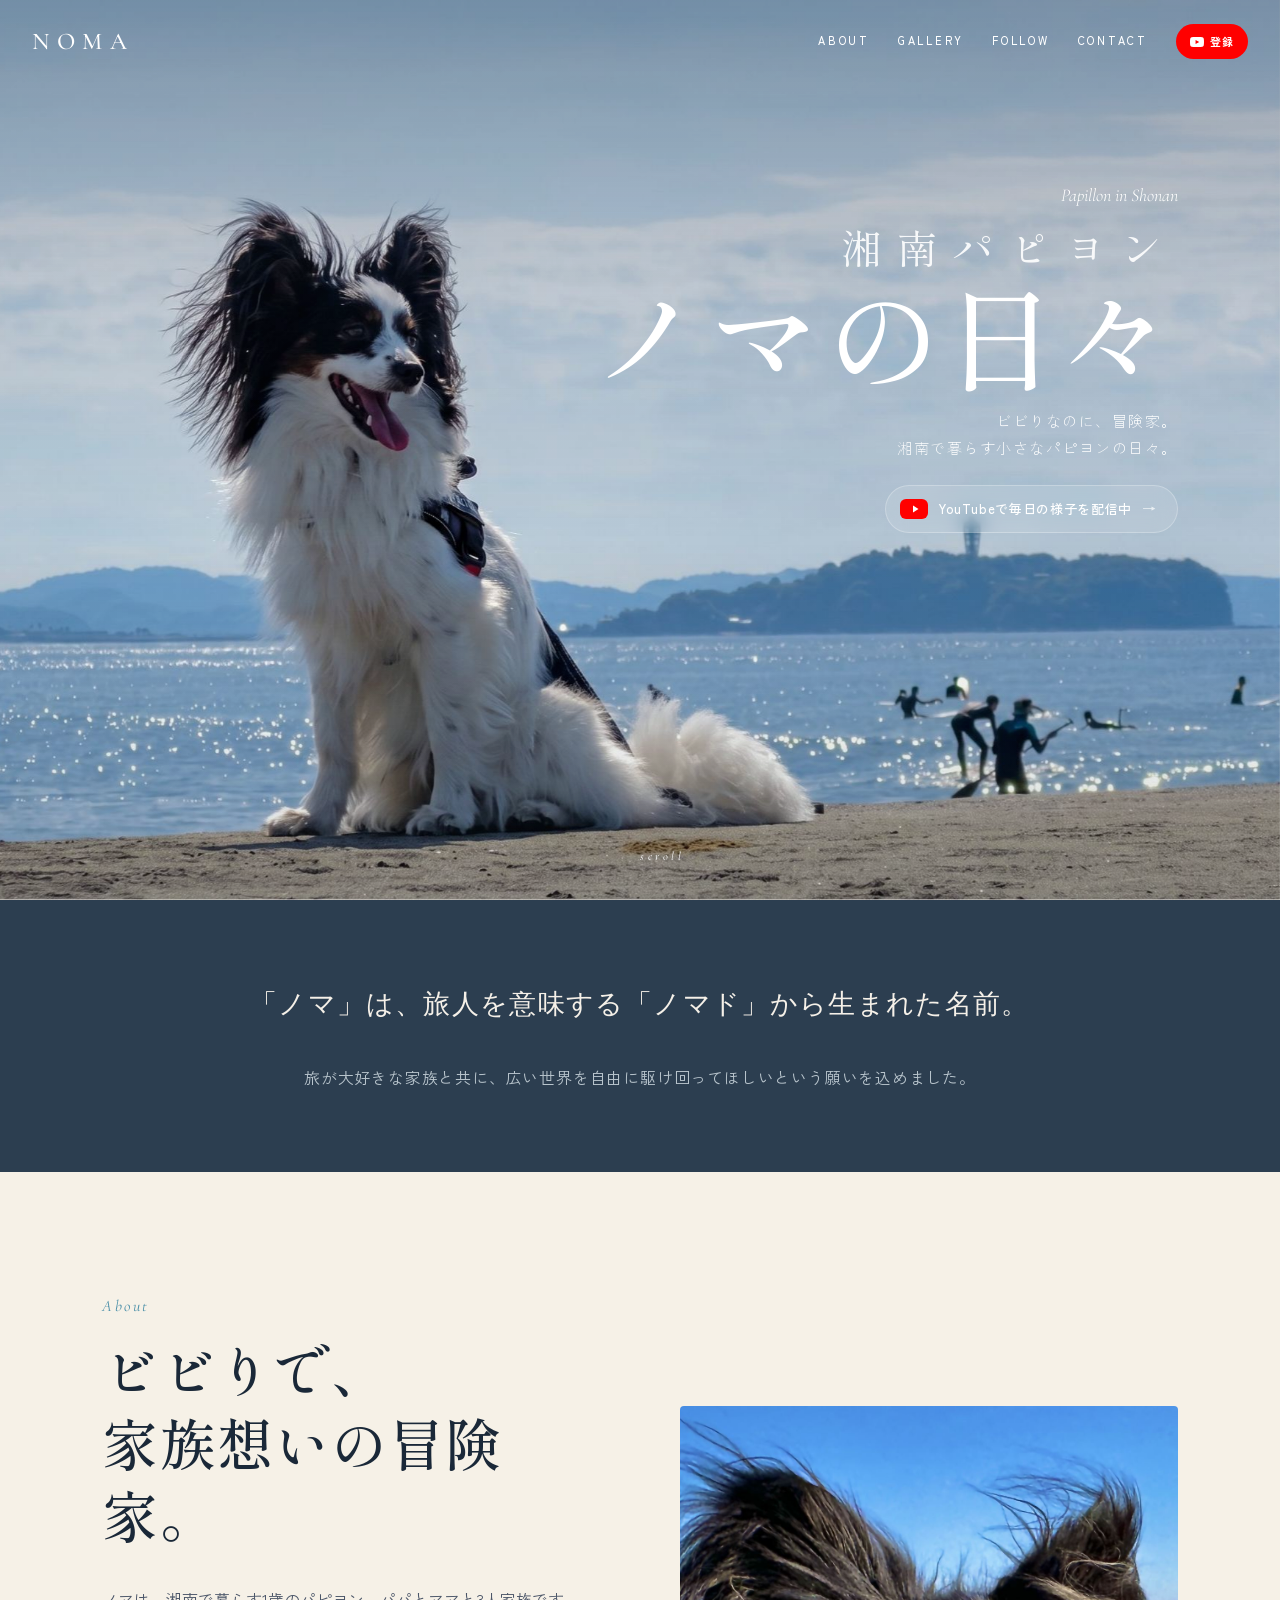
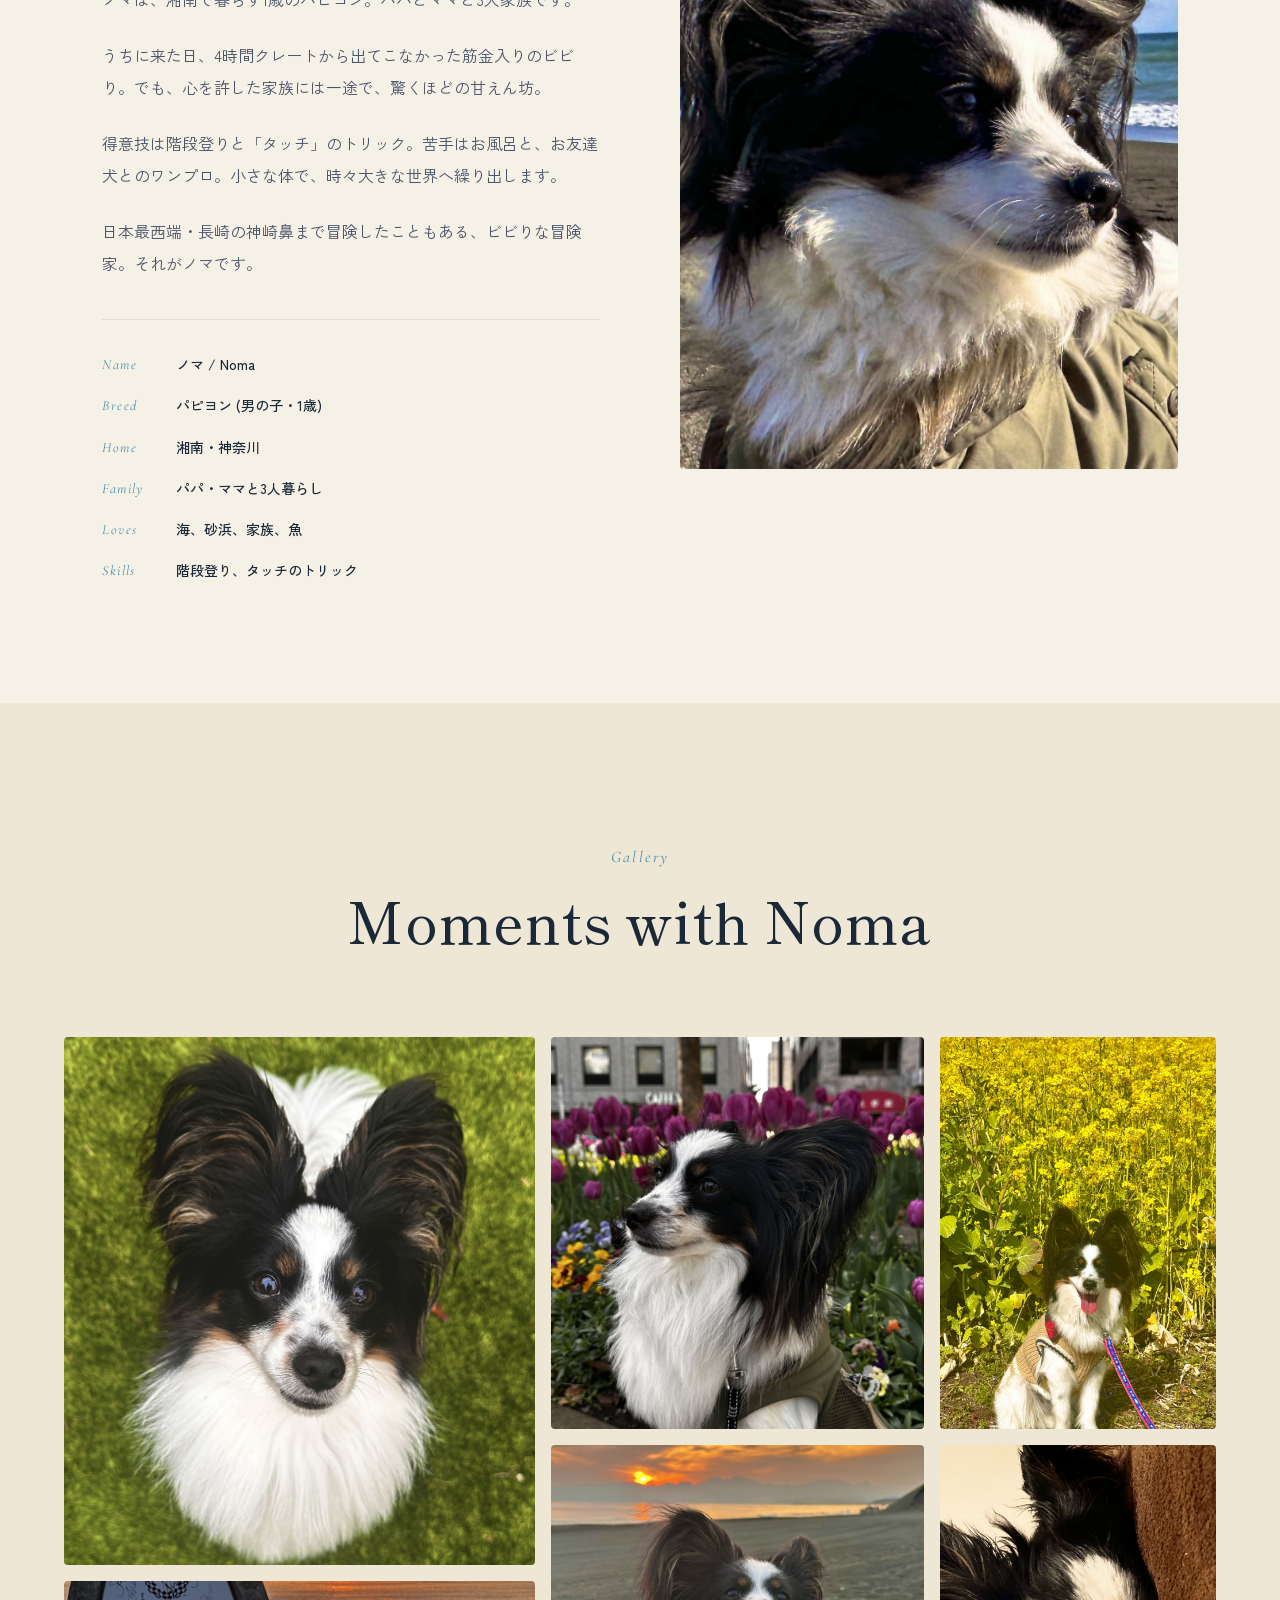
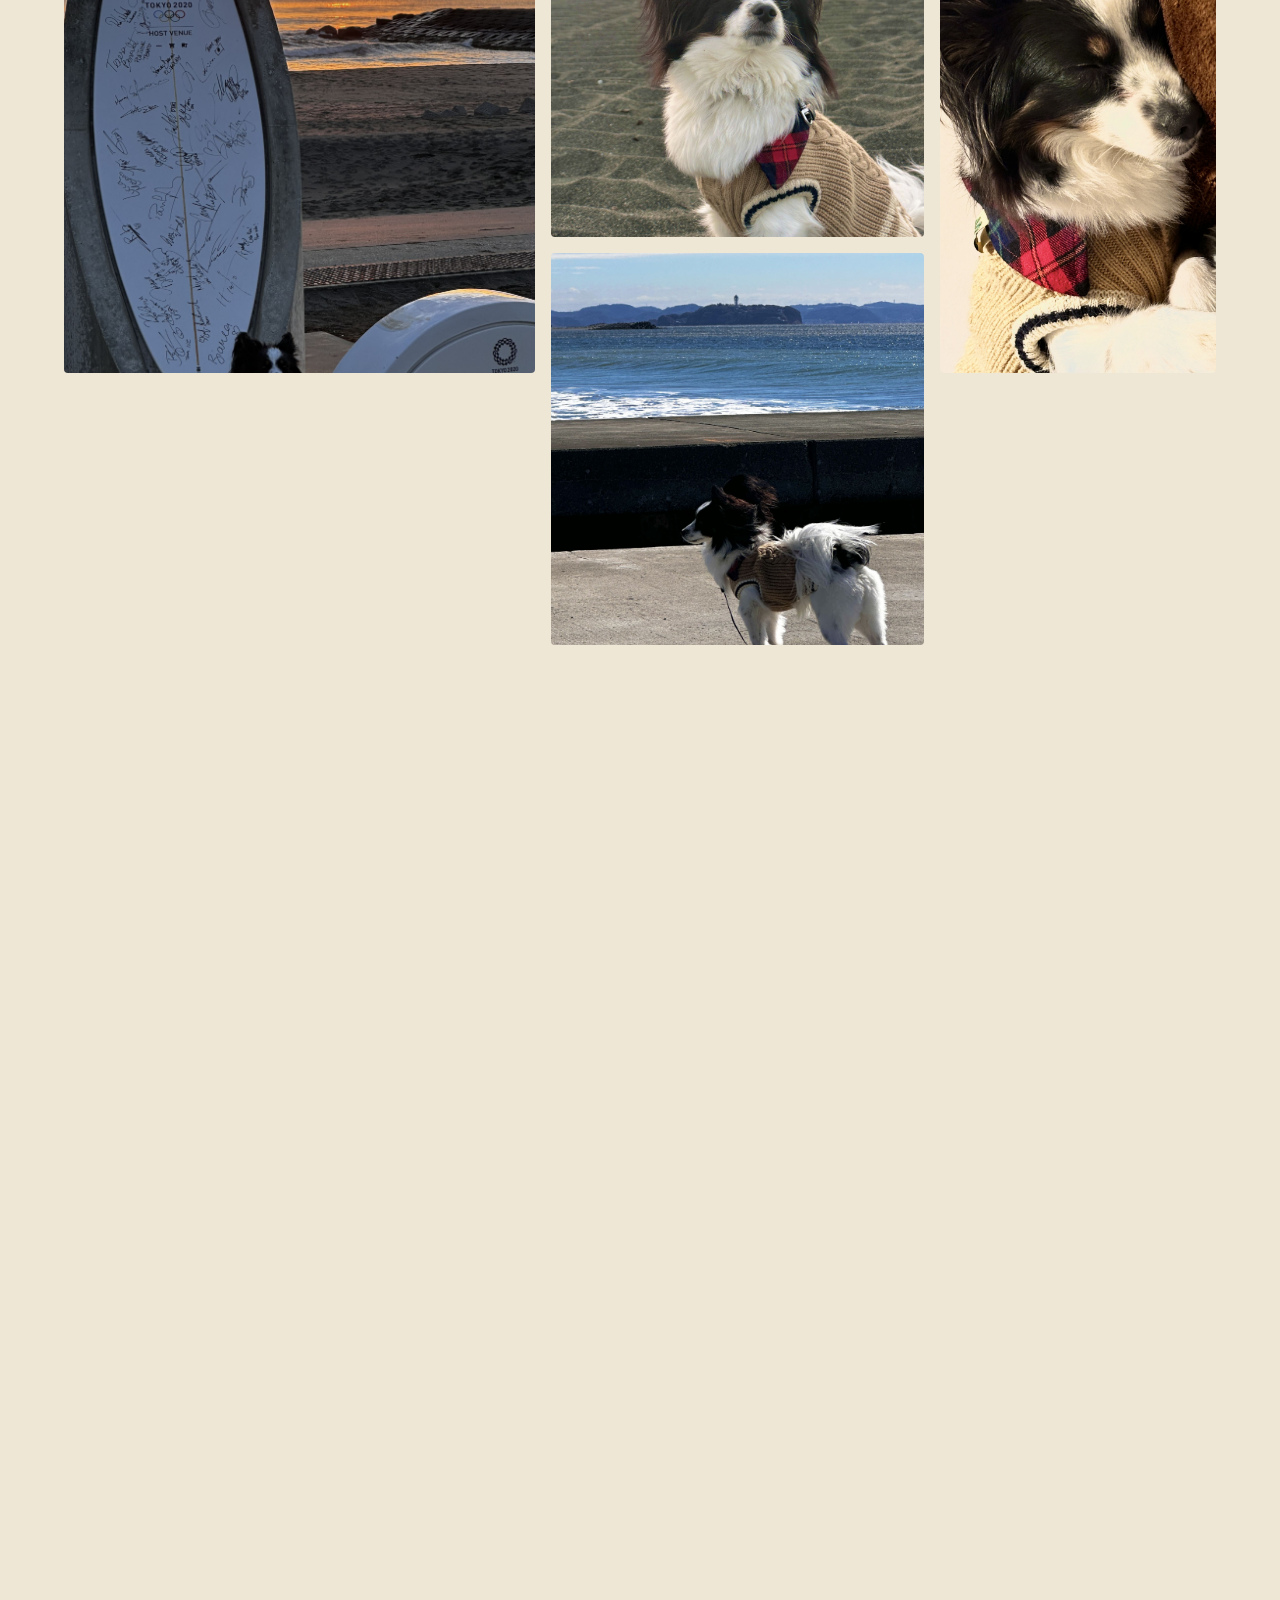
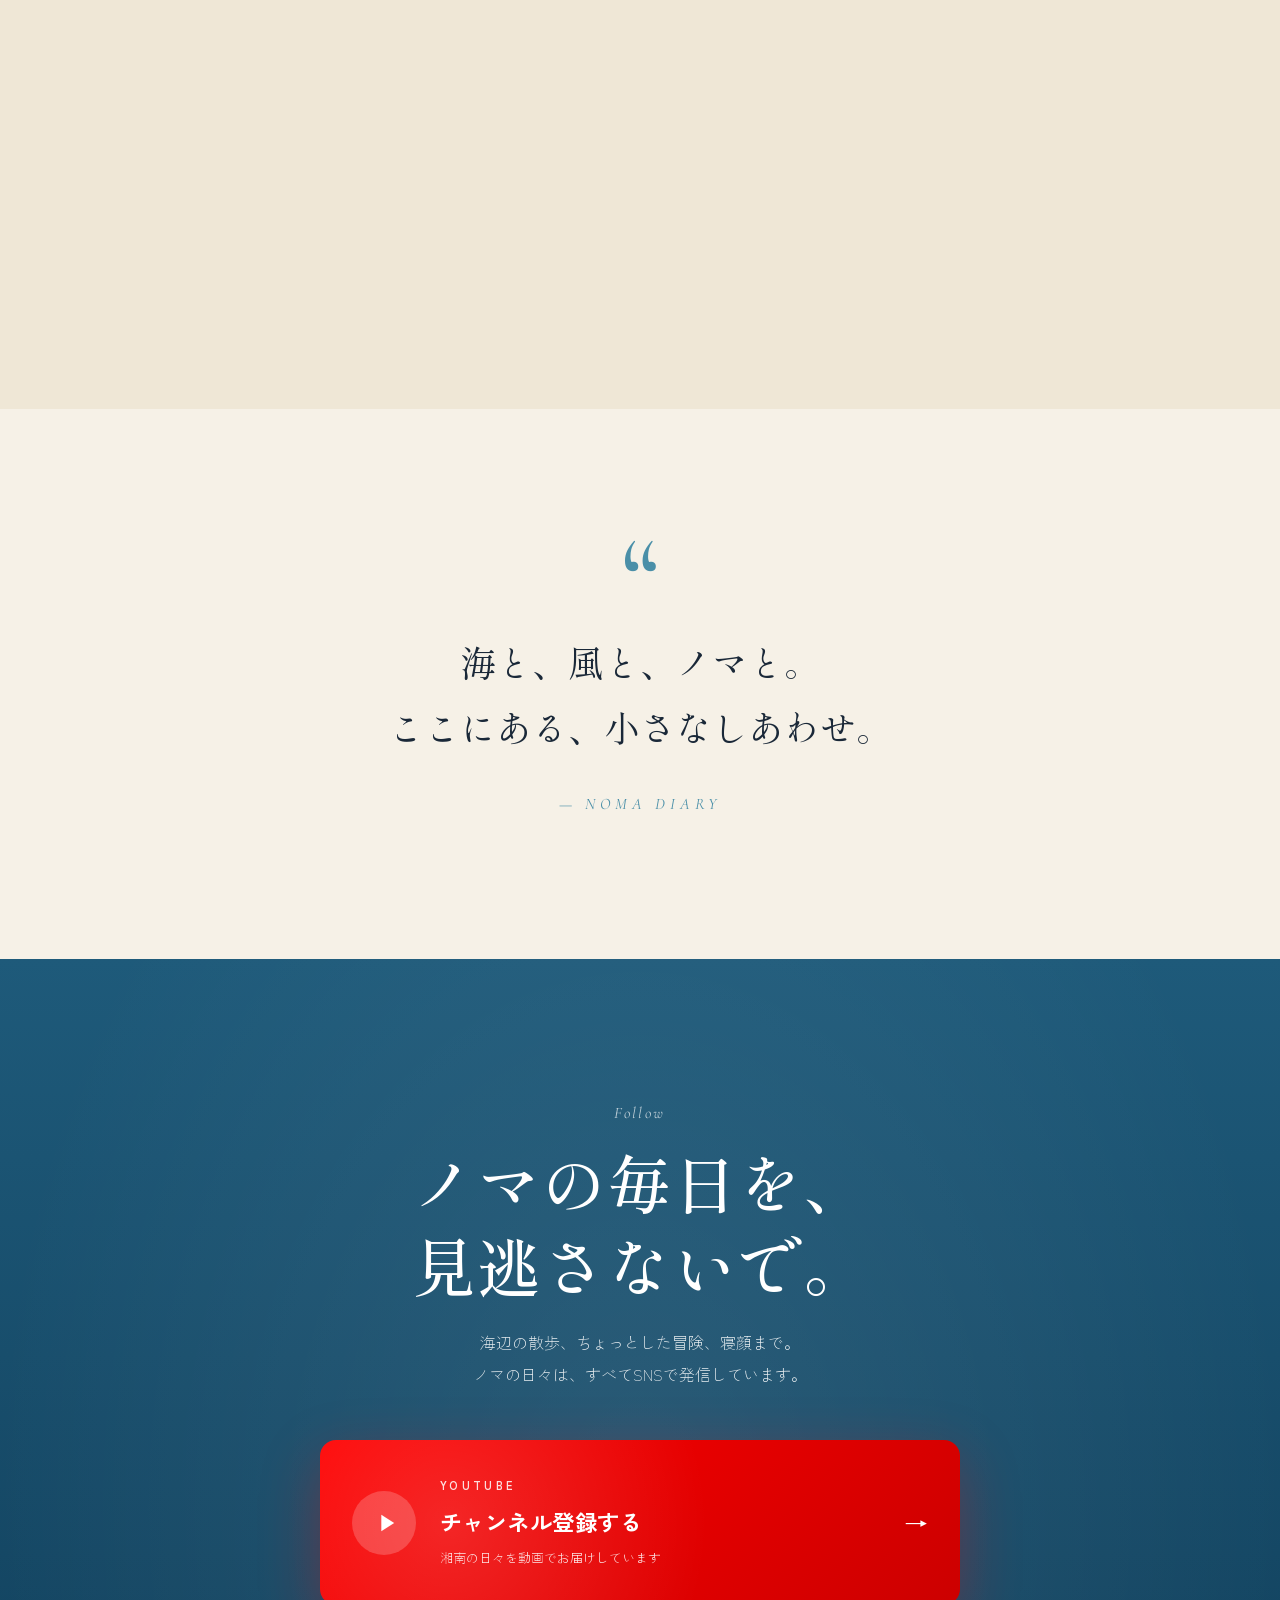
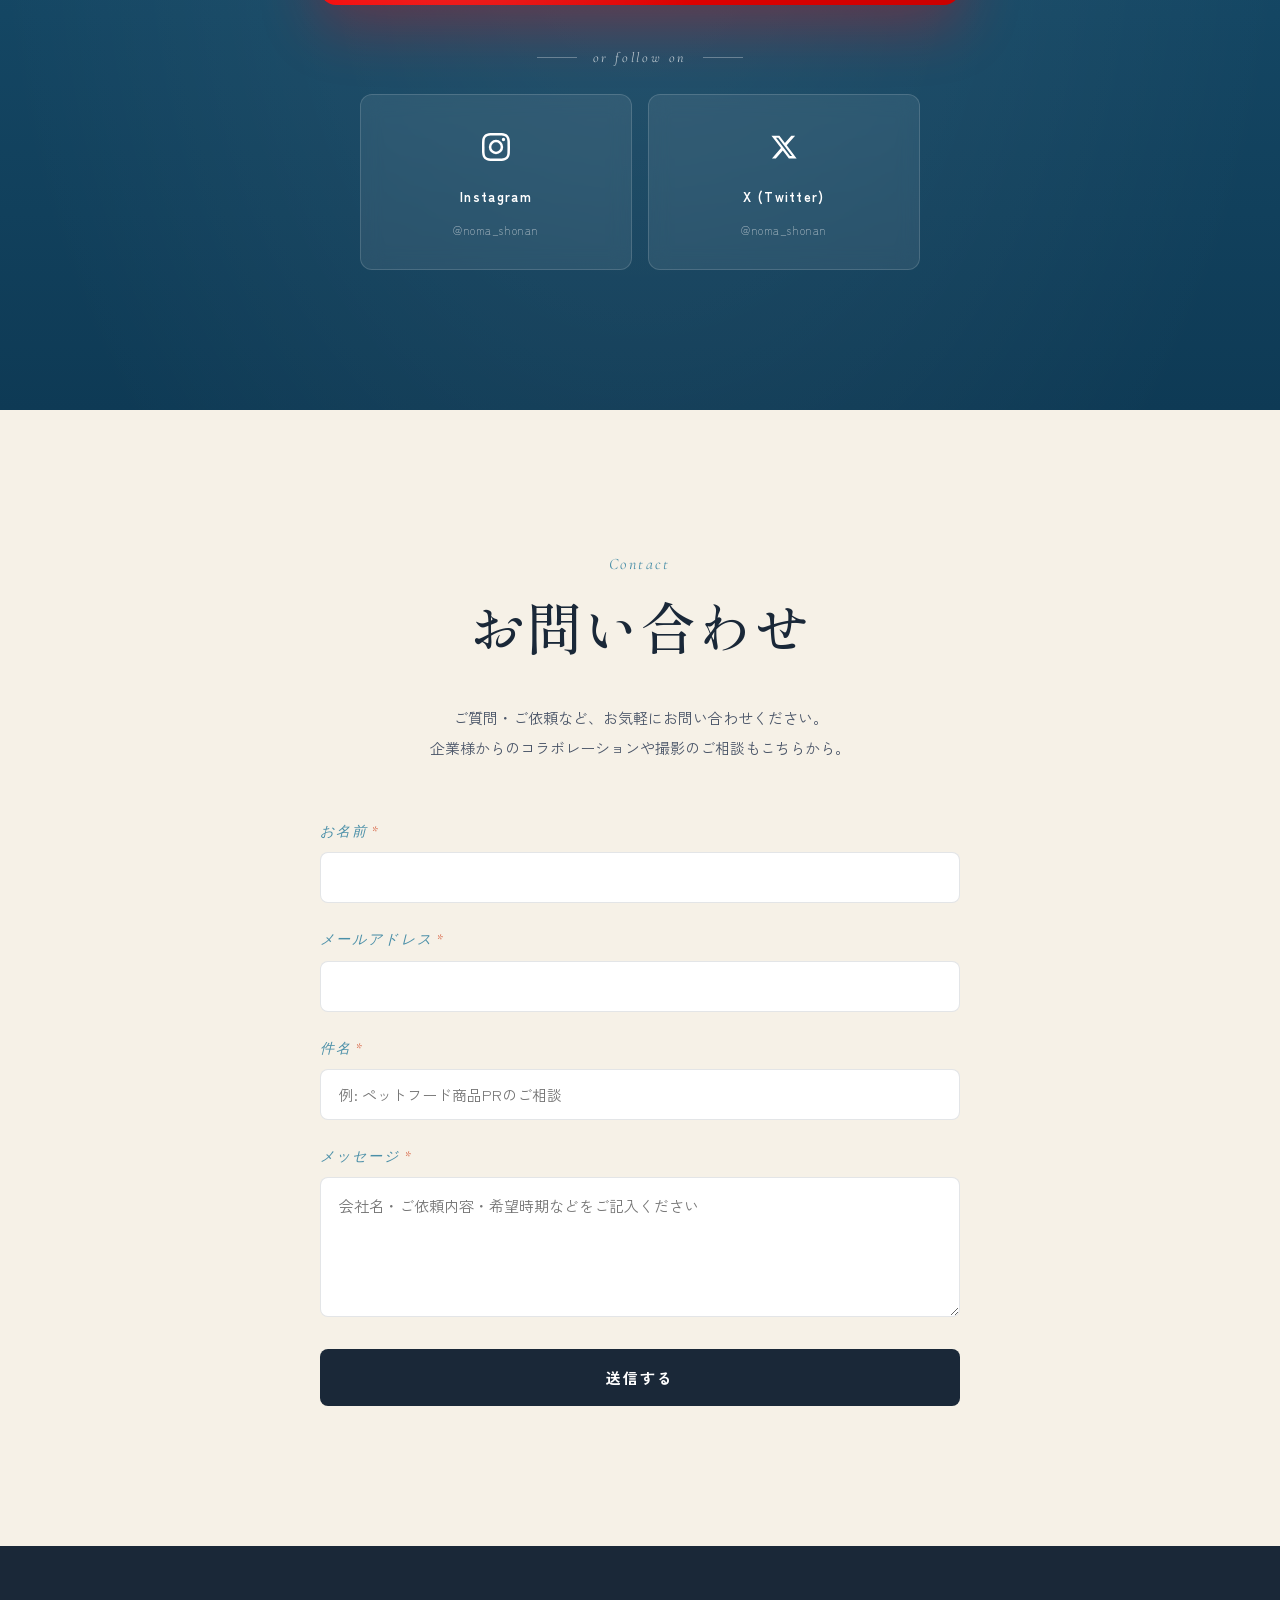
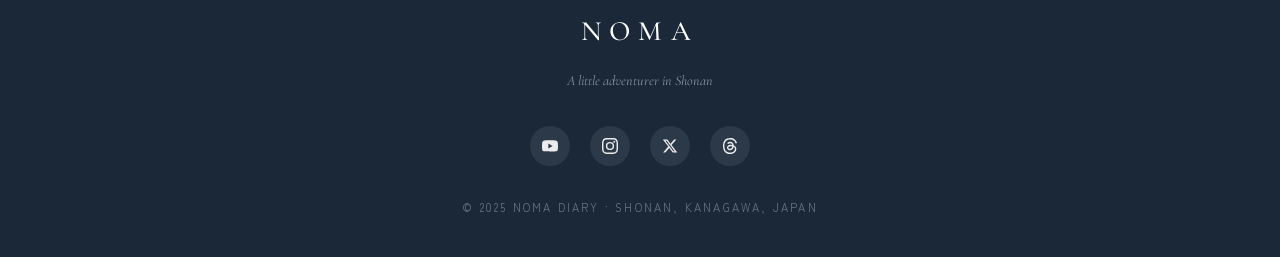
==== commit be83f089: "Update index.html" ====
--- a/index.html
+++ b/index.html
@@ -3,9 +3,6 @@
 <head>
 <meta charset="UTF-8">
 <meta name="viewport" content="width=device-width, initial-scale=1.0">
-<link rel="stylesheet" href="css/global.css">
-<link rel="stylesheet" href="css/layout.css">
-<link rel="stylesheet" href="css/top.css">
 
 <!-- Google tag (gtag.js) -->
 <script async src="https://www.googletagmanager.com/gtag/js?id=G-900BNED2EW"></script>
@@ -16,7 +13,13 @@
 
   gtag('config', 'G-900BNED2EW');
 </script>
-
+<script type="text/javascript">
+    (function(c,l,a,r,i,t,y){
+        c[a]=c[a]||function(){(c[a].q=c[a].q||[]).push(arguments)};
+        t=l.createElement(r);t.async=1;t.src="https://www.clarity.ms/tag/"+i;
+        y=l.getElementsByTagName(r)[0];y.parentNode.insertBefore(t,y);
+    })(window, document, "clarity", "script", "wp7gin0wlt");
+</script>
 <title>NOMA | 湘南パピヨン ノマの日々</title>
 <meta name="description" content="ビビりなのに、冒険家。湘南で暮らすパピヨン・ノマの日々を記録するブランドサイト。海と風と小さなしあわせを見つける毎日を、写真と動画で発信しています。">
 <meta name="keywords" content="湘南,パピヨン,ノマ,犬,ブランドサイト,湘南の犬,パピヨンの日常">
@@ -29,7 +32,7 @@
 <meta property="og:title" content="NOMA | 湘南パピヨン ノマの日々">
 <meta property="og:description" content="ビビりなのに、冒険家。湘南で暮らすパピヨン・ノマの日々を記録するブランドサイト。">
 <meta property="og:url" content="https://noma-papillon.com/">
-<meta property="og:image" content“="https://noma-papillon.com/image/ogp.jpg">
+<meta property="og:image" content="https://noma-papillon.com/ogp.jpg">
 <meta property="og:image:width" content="1200">
 <meta property="og:image:height" content="630">
 <meta property="og:image:alt" content="湘南パピヨン ノマ - ビビりなのに、冒険家。">
@@ -38,11 +41,11 @@
 <meta name="twitter:card" content="summary_large_image">
 <meta name="twitter:title" content="NOMA | 湘南パピヨン ノマの日々">
 <meta name="twitter:description" content="ビビりなのに、冒険家。湘南で暮らすパピヨン・ノマの日々。">
-<meta name="twitter:image" content="https://noma-papillon.com/image/ogp.jpg">
-
-<link rel="icon" type="image/png" sizes="32x32" href="image/favicon-photo-32.png">
-<link rel="icon" type="image/png" sizes="180x180" href="image/favicon-photo-180.png">
-<link rel="apple-touch-icon" sizes="180x180" href="image/favicon-photo-180.png">
+<meta name="twitter:image" content="https://noma-papillon.com/ogp.jpg">
+
+<link rel="icon" type="image/png" sizes="32x32" href="favicon-photo-32.png">
+<link rel="icon" type="image/png" sizes="180x180" href="favicon-photo-180.png">
+<link rel="apple-touch-icon" sizes="180x180" href="favicon-photo-180.png">
 
 <meta name="theme-color" content="#0e3a55">
 
@@ -58,6 +61,972 @@
 </script>
 
 <link href="https://fonts.googleapis.com/css2?family=Shippori+Mincho:wght@400;500;600;700&family=Cormorant+Garamond:ital,wght@0,300;0,400;0,500;1,300&family=Zen+Kaku+Gothic+New:wght@300;400;500;700&display=swap" rel="stylesheet">
+<style>
+  :root {
+    --ink: #1a2838;
+    --ink-soft: #4a5568;
+    --paper: #f6f1e7;
+    --paper-warm: #efe7d6;
+    --sea: #4a8fa8;
+    --sea-deep: #1e5a7a;
+    --sunset: #e08940;
+    --white: #ffffff;
+  }
+
+  * { margin: 0; padding: 0; box-sizing: border-box; }
+
+  html { scroll-behavior: smooth; }
+
+  body {
+    background: var(--paper);
+    font-family: 'Zen Kaku Gothic New', sans-serif;
+    color: var(--ink);
+    line-height: 1.8;
+    overflow-x: hidden;
+  }
+
+  img { display: block; max-width: 100%; }
+
+  /* ナビゲーション */
+  .nav {
+    position: fixed;
+    top: 0; left: 0;
+    width: 100%;
+    padding: 20px 32px;
+    display: flex;
+    justify-content: space-between;
+    align-items: center;
+    z-index: 100;
+    background: rgba(246, 241, 231, 0);
+    transition: background 0.4s, backdrop-filter 0.4s;
+    backdrop-filter: blur(0);
+  }
+
+  .nav.scrolled {
+    background: rgba(246, 241, 231, 0.85);
+    backdrop-filter: blur(12px);
+    border-bottom: 1px solid rgba(26, 40, 56, 0.08);
+  }
+
+  .nav-logo {
+    font-family: 'Cormorant Garamond', serif;
+    font-size: 24px;
+    font-weight: 500;
+    letter-spacing: 0.3em;
+    color: var(--white);
+    transition: color 0.4s;
+  }
+
+  .nav.scrolled .nav-logo { color: var(--ink); }
+
+  .nav-links {
+    display: flex;
+    gap: 28px;
+    list-style: none;
+  }
+
+  .nav-links a {
+    font-size: 11px;
+    font-weight: 500;
+    letter-spacing: 0.25em;
+    color: var(--white);
+    text-decoration: none;
+    text-transform: uppercase;
+    transition: color 0.4s, opacity 0.3s;
+  }
+
+  .nav.scrolled .nav-links a { color: var(--ink); }
+  .nav-links a:hover { opacity: 0.6; }
+
+  /* ナビYouTubeボタン */
+  .nav-youtube {
+    display: flex;
+    align-items: center;
+    gap: 6px;
+    padding: 8px 14px;
+    background: #ff0000;
+    color: var(--white) !important;
+    border-radius: 20px;
+    font-size: 11px !important;
+    font-weight: 700 !important;
+    letter-spacing: 0.1em !important;
+    text-transform: none !important;
+    transition: transform 0.2s, box-shadow 0.2s;
+  }
+
+  .nav-youtube:hover {
+    transform: translateY(-1px);
+    box-shadow: 0 4px 12px rgba(255,0,0,0.3);
+    opacity: 1 !important;
+  }
+
+  .nav-youtube svg { width: 14px; height: 14px; fill: var(--white); }
+
+  .nav.scrolled .nav-youtube { color: var(--white) !important; }
+
+  /* ヒーローセクション */
+  .hero {
+    position: relative;
+    height: 100vh;
+    min-height: 700px;
+    overflow: hidden;
+  }
+
+  .hero-img {
+    position: absolute;
+    inset: 0;
+    width: 100%;
+    height: 100%;
+    object-fit: cover;
+    object-position: center center;
+    animation: slowZoom 20s ease-out forwards;
+  }
+
+  @keyframes slowZoom {
+    from { transform: scale(1.15); }
+    to { transform: scale(1); }
+  }
+
+  .hero-overlay {
+    position: absolute;
+    inset: 0;
+    background:
+      linear-gradient(180deg,
+        rgba(26,40,56,0.35) 0%,
+        rgba(26,40,56,0.1) 35%,
+        rgba(26,40,56,0) 60%,
+        rgba(26,40,56,0.15) 100%);
+  }
+
+  .hero-content {
+    position: absolute;
+    inset: 0;
+    display: flex;
+    flex-direction: column;
+    justify-content: flex-start;
+    align-items: flex-end;
+    text-align: right;
+    padding: 0 8%;
+    padding-top: 14%;
+    color: var(--white);
+  }
+
+  .hero-tag {
+    font-family: 'Cormorant Garamond', serif;
+    font-style: italic;
+    font-size: 18px;
+    font-weight: 300;
+    margin-bottom: 16px;
+    opacity: 0;
+    animation: fadeUp 1.2s 0.4s ease both;
+  }
+
+  .hero-title {
+    font-family: 'Shippori Mincho', serif;
+    font-size: clamp(48px, 9vw, 120px);
+    font-weight: 500;
+    line-height: 0.95;
+    letter-spacing: 0.02em;
+    margin-bottom: 20px;
+    opacity: 0;
+    animation: fadeUp 1.4s 0.6s ease both;
+  }
+
+  .hero-title .small {
+    display: block;
+    font-size: 0.35em;
+    font-weight: 400;
+    letter-spacing: 0.4em;
+    margin-bottom: 0.3em;
+    opacity: 0.9;
+  }
+
+  .hero-desc {
+    font-size: 15px;
+    font-weight: 300;
+    letter-spacing: 0.1em;
+    max-width: 500px;
+    opacity: 0;
+    animation: fadeUp 1.4s 0.9s ease both;
+  }
+
+  /* ヒーロー内YouTubeピル */
+  .hero-yt-pill {
+    display: inline-flex;
+    align-items: center;
+    gap: 10px;
+    margin-top: 24px;
+    padding: 10px 20px 10px 14px;
+    background: rgba(255,255,255,0.12);
+    backdrop-filter: blur(10px);
+    border: 1px solid rgba(255,255,255,0.25);
+    border-radius: 40px;
+    color: var(--white);
+    text-decoration: none;
+    font-size: 13px;
+    font-weight: 500;
+    letter-spacing: 0.05em;
+    opacity: 0;
+    animation: fadeUp 1.4s 1.2s ease both;
+    transition: background 0.3s, transform 0.3s, border-color 0.3s;
+  }
+
+  .hero-yt-pill:hover {
+    background: rgba(255,255,255,0.2);
+    border-color: rgba(255,255,255,0.4);
+    transform: translateY(-2px);
+  }
+
+  .hero-yt-pill .yt-icon {
+    width: 28px;
+    height: 20px;
+    background: #ff0000;
+    border-radius: 6px;
+    display: flex;
+    align-items: center;
+    justify-content: center;
+  }
+
+  .hero-yt-pill .yt-icon svg { width: 12px; height: 12px; fill: var(--white); margin-left: 2px; }
+
+  .hero-yt-pill .arrow { font-size: 14px; opacity: 0.7; }
+
+  .hero-scroll {
+    position: absolute;
+    bottom: 32px;
+    left: 50%;
+    transform: translateX(-50%);
+    font-family: 'Cormorant Garamond', serif;
+    font-style: italic;
+    font-size: 12px;
+    letter-spacing: 0.3em;
+    color: var(--white);
+    opacity: 0;
+    animation: fadeUp 1s 1.4s ease both, bounce 2s 2s ease-in-out infinite;
+  }
+
+  @keyframes fadeUp {
+    from { opacity: 0; transform: translateY(40px); }
+    to { opacity: 1; transform: translateY(0); }
+  }
+
+  @keyframes bounce {
+    0%, 100% { transform: translate(-50%, 0); }
+    50% { transform: translate(-50%, -8px); }
+  }
+
+  /* セクション共通 */
+  section { padding: 120px 8%; }
+
+  .section-label {
+    font-family: 'Cormorant Garamond', serif;
+    font-style: italic;
+    font-size: 16px;
+    color: var(--sea);
+    margin-bottom: 12px;
+    letter-spacing: 0.15em;
+  }
+
+  .section-title {
+    font-family: 'Shippori Mincho', serif;
+    font-size: clamp(32px, 5vw, 56px);
+    font-weight: 500;
+    line-height: 1.3;
+    margin-bottom: 40px;
+    letter-spacing: 0.02em;
+  }
+
+  /* イントロセクション */
+  .intro {
+    background: var(--paper);
+    position: relative;
+  }
+
+  .intro-grid {
+    display: grid;
+    grid-template-columns: 1fr 1fr;
+    gap: 80px;
+    align-items: center;
+    max-width: 1200px;
+    margin: 0 auto;
+  }
+
+  .intro-text .section-title { margin-bottom: 32px; }
+
+  .intro-text p {
+    font-size: 16px;
+    line-height: 2;
+    color: var(--ink-soft);
+    margin-bottom: 24px;
+  }
+
+  .intro-meta {
+    display: grid;
+    grid-template-columns: auto 1fr;
+    gap: 16px 32px;
+    margin-top: 40px;
+    padding-top: 32px;
+    border-top: 1px solid rgba(26,40,56,0.1);
+    font-size: 14px;
+  }
+
+  .intro-meta dt {
+    font-family: 'Cormorant Garamond', serif;
+    font-style: italic;
+    color: var(--sea);
+    letter-spacing: 0.1em;
+  }
+
+  .intro-meta dd {
+    font-weight: 500;
+    color: var(--ink);
+  }
+
+  .intro-img-wrap {
+    position: relative;
+    aspect-ratio: 3/4;
+    overflow: hidden;
+    border-radius: 4px;
+  }
+
+  .intro-img-wrap img {
+    width: 100%;
+    height: 100%;
+    object-fit: cover;
+  }
+
+  .intro-caption {
+    position: absolute;
+    bottom: -40px;
+    right: 0;
+    font-family: 'Cormorant Garamond', serif;
+    font-style: italic;
+    font-size: 14px;
+    color: var(--sea);
+    letter-spacing: 0.2em;
+  }
+
+  /* ギャラリーセクション */
+  .gallery {
+    background: var(--paper-warm);
+    padding: 140px 5%;
+  }
+
+  .gallery-header {
+    text-align: center;
+    margin-bottom: 80px;
+    padding: 0 3%;
+  }
+
+  .gallery-grid {
+    display: grid;
+    grid-template-columns: repeat(12, 1fr);
+    grid-auto-rows: 120px;
+    gap: 16px;
+    max-width: 1400px;
+    margin: 0 auto;
+  }
+
+  .gallery-item {
+    position: relative;
+    overflow: hidden;
+    border-radius: 4px;
+    cursor: pointer;
+  }
+
+  .gallery-item img {
+    width: 100%;
+    height: 100%;
+    object-fit: cover;
+    transition: transform 0.8s ease;
+  }
+
+  .gallery-item:hover img { transform: scale(1.05); }
+
+  .gallery-item::after {
+    content: attr(data-caption);
+    position: absolute;
+    bottom: 16px;
+    left: 20px;
+    color: var(--white);
+    font-family: 'Cormorant Garamond', serif;
+    font-style: italic;
+    font-size: 14px;
+    letter-spacing: 0.1em;
+    opacity: 0;
+    transition: opacity 0.4s;
+    text-shadow: 0 2px 8px rgba(0,0,0,0.5);
+  }
+
+  .gallery-item:hover::after { opacity: 1; }
+
+  /* ギャラリー配置 */
+  .g1 { grid-column: span 5; grid-row: span 4; }
+  .g2 { grid-column: span 4; grid-row: span 3; }
+  .g3 { grid-column: span 3; grid-row: span 3; }
+  .g4 { grid-column: span 4; grid-row: span 3; }
+  .g5 { grid-column: span 3; grid-row: span 4; }
+  .g6 { grid-column: span 5; grid-row: span 3; }
+  .g7 { grid-column: span 4; grid-row: span 3; }
+  .g8 { grid-column: span 4; grid-row: span 3; }
+  .g9 { grid-column: span 4; grid-row: span 5; }
+  .g10 { grid-column: span 4; grid-row: span 5; }
+  .g11 { grid-column: span 4; grid-row: span 4; }
+
+  /* クオートセクション */
+  .quote {
+    background: var(--paper);
+    text-align: center;
+    padding: 140px 8%;
+  }
+
+  .quote-text {
+    font-family: 'Shippori Mincho', serif;
+    font-size: clamp(24px, 3vw, 36px);
+    line-height: 1.8;
+    font-weight: 400;
+    max-width: 800px;
+    margin: 0 auto 32px;
+    color: var(--ink);
+  }
+
+  .quote-mark {
+    font-family: 'Cormorant Garamond', serif;
+    font-size: 120px;
+    line-height: 0.5;
+    color: var(--sea);
+    opacity: 0.3;
+    margin-bottom: 20px;
+  }
+
+  .quote-author {
+    font-family: 'Cormorant Garamond', serif;
+    font-style: italic;
+    font-size: 16px;
+    letter-spacing: 0.3em;
+    color: var(--sea);
+  }
+
+  /* フォローセクション */
+  .follow {
+    background: linear-gradient(180deg, #1e5a7a 0%, #0e3a55 100%);
+    color: var(--white);
+    text-align: center;
+    position: relative;
+    overflow: hidden;
+    padding: 140px 8%;
+  }
+
+  .follow::before {
+    content: '';
+    position: absolute;
+    top: -50%;
+    left: -10%;
+    width: 120%;
+    height: 200%;
+    background: radial-gradient(ellipse at center, rgba(255,255,255,0.08) 0%, transparent 60%);
+    pointer-events: none;
+  }
+
+  .follow-header { margin-bottom: 50px; position: relative; }
+
+  .follow .section-label { color: rgba(255,255,255,0.7); }
+  .follow .section-title {
+    color: var(--white);
+    margin-bottom: 20px;
+    font-size: clamp(36px, 5.5vw, 64px);
+  }
+
+  .follow-desc {
+    font-size: 16px;
+    font-weight: 300;
+    opacity: 0.9;
+    max-width: 560px;
+    margin: 0 auto;
+    line-height: 2;
+  }
+
+  /* メインCTA（YouTube） */
+  .cta-hero {
+    position: relative;
+    max-width: 640px;
+    margin: 0 auto 24px;
+    padding: 36px 32px;
+    background: linear-gradient(135deg, #ff0000 0%, #cc0000 100%);
+    border-radius: 16px;
+    text-decoration: none;
+    color: var(--white);
+    display: flex;
+    align-items: center;
+    gap: 24px;
+    box-shadow: 0 20px 60px rgba(255,0,0,0.3);
+    transition: transform 0.3s, box-shadow 0.3s;
+    overflow: hidden;
+  }
+
+  .cta-hero::after {
+    content: '';
+    position: absolute;
+    inset: 0;
+    background: radial-gradient(circle at 20% 50%, rgba(255,255,255,0.15) 0%, transparent 50%);
+    pointer-events: none;
+  }
+
+  .cta-hero:hover {
+    transform: translateY(-4px);
+    box-shadow: 0 28px 70px rgba(255,0,0,0.4);
+  }
+
+  .cta-hero .play-icon {
+    flex-shrink: 0;
+    width: 64px;
+    height: 64px;
+    background: rgba(255,255,255,0.2);
+    border-radius: 50%;
+    display: flex;
+    align-items: center;
+    justify-content: center;
+  }
+
+  .cta-hero .play-icon svg {
+    width: 28px;
+    height: 28px;
+    fill: var(--white);
+    margin-left: 4px;
+  }
+
+  .cta-hero-text {
+    text-align: left;
+    flex: 1;
+  }
+
+  .cta-hero-label {
+    font-size: 11px;
+    font-weight: 700;
+    letter-spacing: 0.3em;
+    opacity: 0.85;
+    margin-bottom: 6px;
+    text-transform: uppercase;
+  }
+
+  .cta-hero-title {
+    font-size: 22px;
+    font-weight: 700;
+    letter-spacing: 0.02em;
+    margin-bottom: 4px;
+  }
+
+  .cta-hero-sub {
+    font-size: 13px;
+    opacity: 0.9;
+    font-weight: 300;
+  }
+
+  .cta-hero-arrow {
+    flex-shrink: 0;
+    font-size: 24px;
+    transition: transform 0.3s;
+  }
+
+  .cta-hero:hover .cta-hero-arrow { transform: translateX(6px); }
+
+  /* SNSサブ導線 */
+  .sns-sub-label {
+    font-family: 'Cormorant Garamond', serif;
+    font-style: italic;
+    font-size: 14px;
+    color: rgba(255,255,255,0.7);
+    letter-spacing: 0.2em;
+    margin: 40px 0 24px;
+    display: flex;
+    align-items: center;
+    justify-content: center;
+    gap: 16px;
+    position: relative;
+  }
+
+  .sns-sub-label::before,
+  .sns-sub-label::after {
+    content: '';
+    width: 40px;
+    height: 1px;
+    background: rgba(255,255,255,0.3);
+  }
+
+  .sns-grid {
+    display: grid;
+    grid-template-columns: repeat(2, 1fr);
+    gap: 16px;
+    max-width: 560px;
+    margin: 0 auto;
+    position: relative;
+  }
+
+  .sns-card {
+    background: rgba(255,255,255,0.08);
+    backdrop-filter: blur(10px);
+    border: 1px solid rgba(255,255,255,0.15);
+    border-radius: 12px;
+    padding: 28px 16px;
+    text-decoration: none;
+    color: var(--white);
+    transition: transform 0.3s, background 0.3s, border-color 0.3s;
+    display: flex;
+    flex-direction: column;
+    align-items: center;
+    gap: 10px;
+  }
+
+  .sns-card:hover {
+    transform: translateY(-6px);
+    background: rgba(255,255,255,0.12);
+    border-color: rgba(255,255,255,0.3);
+  }
+
+  .sns-icon-wrap {
+    width: 48px;
+    height: 48px;
+    display: flex;
+    align-items: center;
+    justify-content: center;
+    margin-bottom: 4px;
+  }
+
+  .sns-icon-wrap svg { width: 28px; height: 28px; fill: var(--white); }
+
+  .sns-name {
+    font-size: 13px;
+    font-weight: 700;
+    letter-spacing: 0.1em;
+    margin-bottom: 2px;
+  }
+
+  .sns-handle {
+    font-size: 11px;
+    font-weight: 300;
+    opacity: 0.7;
+    letter-spacing: 0.05em;
+  }
+
+  /* お問い合わせセクション */
+  .contact {
+    background: var(--paper);
+    padding: 140px 8%;
+  }
+
+  .contact-inner {
+    max-width: 640px;
+    margin: 0 auto;
+  }
+
+  .contact-header {
+    text-align: center;
+    margin-bottom: 56px;
+  }
+
+  .contact-desc {
+    font-size: 15px;
+    line-height: 2;
+    color: var(--ink-soft);
+    max-width: 480px;
+    margin: 0 auto;
+  }
+
+  .contact-form {
+    display: flex;
+    flex-direction: column;
+    gap: 24px;
+  }
+
+  .form-row {
+    display: flex;
+    flex-direction: column;
+    gap: 8px;
+  }
+
+  .form-row label {
+    font-family: 'Cormorant Garamond', serif;
+    font-style: italic;
+    font-size: 14px;
+    color: var(--sea);
+    letter-spacing: 0.15em;
+  }
+
+  .form-row label .required {
+    color: #d14520;
+    margin-left: 4px;
+    font-style: normal;
+  }
+
+  .form-row input,
+  .form-row textarea {
+    width: 100%;
+    padding: 14px 18px;
+    font-family: 'Zen Kaku Gothic New', sans-serif;
+    font-size: 15px;
+    color: var(--ink);
+    background: var(--white);
+    border: 1px solid rgba(26,40,56,0.12);
+    border-radius: 8px;
+    transition: border-color 0.2s, box-shadow 0.2s;
+    outline: none;
+  }
+
+  .form-row input:focus,
+  .form-row textarea:focus {
+    border-color: var(--sea);
+    box-shadow: 0 0 0 3px rgba(74,143,168,0.1);
+  }
+
+  .form-row textarea {
+    min-height: 140px;
+    resize: vertical;
+    line-height: 1.8;
+  }
+
+  .form-submit {
+    margin-top: 8px;
+    padding: 18px 32px;
+    font-family: 'Zen Kaku Gothic New', sans-serif;
+    font-size: 15px;
+    font-weight: 700;
+    letter-spacing: 0.15em;
+    color: var(--white);
+    background: var(--ink);
+    border: none;
+    border-radius: 8px;
+    cursor: pointer;
+    transition: background 0.2s, transform 0.2s;
+  }
+
+  .form-submit:hover {
+    background: var(--sea-deep);
+    transform: translateY(-1px);
+  }
+
+  .form-submit:active { transform: translateY(0); }
+
+  /* ハニーポット（スパム対策で非表示） */
+  .honeypot {
+    position: absolute;
+    left: -9999px;
+  }
+
+  /* 送信完了メッセージ */
+  .form-success {
+    display: none;
+    text-align: center;
+    padding: 48px 24px;
+    background: var(--white);
+    border-radius: 12px;
+    border: 1px solid rgba(74,143,168,0.2);
+  }
+
+  .form-success.visible { display: block; }
+
+  .form-success-icon {
+    font-size: 40px;
+    color: var(--sea);
+    margin-bottom: 16px;
+  }
+
+  .form-success-title {
+    font-family: 'Shippori Mincho', serif;
+    font-size: 20px;
+    font-weight: 500;
+    margin-bottom: 12px;
+    color: var(--ink);
+  }
+
+  .form-success-desc {
+    font-size: 14px;
+    color: var(--ink-soft);
+    line-height: 1.8;
+  }
+
+  /* フッター */
+  footer {
+    background: var(--ink);
+    color: rgba(255,255,255,0.7);
+    padding: 60px 8% 40px;
+    text-align: center;
+  }
+
+  .footer-logo {
+    font-family: 'Cormorant Garamond', serif;
+    font-size: 28px;
+    font-weight: 500;
+    letter-spacing: 0.3em;
+    color: var(--white);
+    margin-bottom: 12px;
+  }
+
+  .footer-tag {
+    font-family: 'Cormorant Garamond', serif;
+    font-style: italic;
+    font-size: 14px;
+    margin-bottom: 32px;
+    opacity: 0.7;
+  }
+
+  .footer-sns {
+    display: flex;
+    justify-content: center;
+    gap: 20px;
+    margin-bottom: 32px;
+  }
+
+  .footer-sns a {
+    width: 40px;
+    height: 40px;
+    border-radius: 50%;
+    background: rgba(255,255,255,0.08);
+    display: flex;
+    align-items: center;
+    justify-content: center;
+    transition: background 0.3s, transform 0.3s;
+  }
+
+  .footer-sns a:hover {
+    background: rgba(255,255,255,0.2);
+    transform: translateY(-2px);
+  }
+
+  .footer-sns svg {
+    width: 16px;
+    height: 16px;
+    fill: var(--white);
+    opacity: 0.9;
+  }
+
+  .footer-copy {
+    font-size: 11px;
+    letter-spacing: 0.2em;
+    opacity: 0.5;
+  }
+
+  /* スクロールアニメーション */
+  .reveal {
+    opacity: 0;
+    transform: translateY(40px);
+    transition: opacity 1s ease, transform 1s ease;
+  }
+
+  .reveal.visible {
+    opacity: 1;
+    transform: translateY(0);
+  }
+
+  /* レスポンシブ */
+  @media (max-width: 880px) {
+    .nav { padding: 14px 20px; }
+    .nav-links { gap: 8px; }
+    .nav-links li:not(:last-child) { display: none; }
+    .nav-youtube { padding: 8px 14px; }
+
+    section { padding: 80px 6%; }
+    .gallery { padding: 100px 4%; }
+
+    .hero-img {
+      object-position: 22% 35%;
+    }
+    .hero-content {
+      justify-content: flex-end;
+      align-items: flex-start;
+      text-align: left;
+      padding: 0 6%;
+      padding-top: 0;
+      padding-bottom: 12%;
+    }
+    .hero-yt-pill { font-size: 12px; padding: 9px 18px 9px 12px; }
+
+    .intro-grid {
+      grid-template-columns: 1fr;
+      gap: 40px;
+    }
+
+    .intro-caption {
+      position: static;
+      margin-top: 16px;
+      display: block;
+      text-align: right;
+    }
+
+    .gallery-grid {
+      grid-template-columns: repeat(6, 1fr);
+      grid-auto-rows: 100px;
+    }
+    .g1 { grid-column: span 6; grid-row: span 4; }
+    .g2 { grid-column: span 3; grid-row: span 3; }
+    .g3 { grid-column: span 3; grid-row: span 3; }
+    .g4 { grid-column: span 6; grid-row: span 3; }
+    .g5 { grid-column: span 3; grid-row: span 4; }
+    .g6 { grid-column: span 3; grid-row: span 4; }
+    .g7 { grid-column: span 6; grid-row: span 3; }
+    .g8 { grid-column: span 6; grid-row: span 3; }
+    .g9 { grid-column: span 3; grid-row: span 5; }
+    .g10 { grid-column: span 3; grid-row: span 5; }
+    .g11 { grid-column: span 6; grid-row: span 4; }
+
+    .sns-grid {
+      grid-template-columns: repeat(2, 1fr);
+      gap: 10px;
+    }
+
+    .sns-card {
+      padding: 20px 8px;
+    }
+
+    .cta-hero {
+      flex-direction: column;
+      text-align: center;
+      gap: 16px;
+      padding: 32px 24px;
+    }
+
+    .cta-hero-text { text-align: center; }
+    .cta-hero-arrow { display: none; }
+
+    .contact { padding: 100px 6%; }
+    .contact-header { margin-bottom: 40px; }
+    .contact-desc br { display: none; }
+  }
+
+/* 名前の由来 */
+.name-origin {
+  background-color: #2c3e50;
+  padding: 80px 20px;
+  text-align: center;
+}
+.name-origin-inner {
+  max-width: 900px;
+  margin: 0 auto;
+  text-align: center;
+}
+.name-origin-text {
+  font-size: clamp(1.2rem, 3vw, 1.7rem);
+  color: #f5f0e8;
+  font-family: 'Noto Serif JP', serif;
+  letter-spacing: 0.05em;
+  margin-bottom: 1.2em;
+  line-height: 1.8;
+  word-break: keep-all;
+  overflow-wrap: break-word;
+}
+@media (min-width: 769px) {
+  .name-origin-text {
+    white-space: nowrap;
+  }
+}
+.name-origin-sub {
+  font-size: clamp(0.85rem, 1.8vw, 1rem);
+  color: #b8c4cc;
+  letter-spacing: 0.05em;
+  line-height: 1.9;
+  word-break: keep-all;
+  overflow-wrap: break-word;
+}
+</style>
 </head>
 <body>
 
@@ -80,7 +1049,7 @@
 
 <!-- ヒーロー -->
 <section class="hero">
-  <img src="image/hero-shonan.jpg" alt="湘南の海を背に佇むノマ" class="hero-img">
+  <img src="hero-shonan.jpg" alt="湘南の海を背に佇むノマ" class="hero-img">
   <div class="hero-overlay"></div>
   <div class="hero-content">
     <div class="hero-tag">Papillon in Shonan</div>
@@ -128,7 +1097,7 @@
       </dl>
     </div>
     <div class="intro-img-wrap reveal">
-      <img src="image/09-wind.jpeg" alt="湘南の風とノマ">
+      <img src="09-wind.jpeg" alt="湘南の風とノマ">
       <div class="intro-caption">— a little adventurer</div>
     </div>
   </div>
@@ -142,37 +1111,37 @@
   </div>
   <div class="gallery-grid">
     <div class="gallery-item g1 reveal" data-caption="looking up">
-      <img src="image/02-grass.jpeg" alt="芝生のノマ">
+      <img src="02-grass.jpeg" alt="芝生のノマ">
     </div>
     <div class="gallery-item g2 reveal" data-caption="spring tulips">
-      <img src="image/01-tulips.jpeg" alt="チューリップとノマ">
+      <img src="01-tulips.jpeg" alt="チューリップとノマ">
     </div>
     <div class="gallery-item g3 reveal" data-caption="canola field">
-      <img src="image/05-canola.jpeg" alt="菜の花畑のノマ">
+      <img src="05-canola.jpeg" alt="菜の花畑のノマ">
     </div>
     <div class="gallery-item g4 reveal" data-caption="golden hour">
-      <img src="image/08-sunset-beach.jpeg" alt="夕暮れのビーチとノマ">
+      <img src="08-sunset-beach.jpeg" alt="夕暮れのビーチとノマ">
     </div>
     <div class="gallery-item g5 reveal" data-caption="sweet dreams">
-      <img src="image/07-sleeping.jpeg" alt="眠るノマ">
+      <img src="07-sleeping.jpeg" alt="眠るノマ">
     </div>
     <div class="gallery-item g6 reveal" data-caption="Tsurigasaki sunrise">
-      <img src="image/06-sunset-surf.jpeg" alt="釣ヶ崎の朝日とノマ">
+      <img src="06-sunset-surf.jpeg" alt="釣ヶ崎の朝日とノマ">
     </div>
     <div class="gallery-item g7 reveal" data-caption="facing the sea">
-      <img src="image/04-enoshima.jpeg" alt="江ノ島を見つめるノマ">
+      <img src="04-enoshima.jpeg" alt="江ノ島を見つめるノマ">
     </div>
     <div class="gallery-item g8 reveal" data-caption="a proud moment">
-      <img src="image/03-certificate.jpeg" alt="最西端到達証明書とノマ">
+      <img src="03-certificate.jpeg" alt="最西端到達証明書とノマ">
     </div>
     <div class="gallery-item g9 reveal" data-caption="autumn leaves">
-      <img src="image/12-autumn.jpeg" alt="紅葉とノマ" style="object-position: 70% center;">
+      <img src="12-autumn.jpeg" alt="紅葉とノマ" style="object-position: 70% center;">
     </div>
     <div class="gallery-item g10 reveal" data-caption="standing tall">
-      <img src="image/11-sofa-stand.jpeg" alt="ソファに立つノマ">
+      <img src="11-sofa-stand.jpeg" alt="ソファに立つノマ">
     </div>
     <div class="gallery-item g11 reveal" data-caption="sunset on grass">
-      <img src="image/10-sunset-portrait.jpeg" alt="夕焼けの草原とノマ">
+      <img src="10-sunset-portrait.jpeg" alt="夕焼けの草原とノマ">
     </div>
     <div class="gallery-item g1 reveal" data-caption="poppy chair">
       <img src="13-popy-chair.jpeg" alt="花畑の椅子とノマ">
@@ -303,7 +1272,55 @@
   </div>
   <div class="footer-copy">© 2025 NOMA DIARY · SHONAN, KANAGAWA, JAPAN</div>
 </footer>
-<script src="js/animation.js"></script>
-<script src="js/contact.js"></script>
+
+<script>
+  // ナビのスクロール時背景切り替え
+  const nav = document.getElementById('nav');
+  window.addEventListener('scroll', () => {
+    if (window.scrollY > 80) {
+      nav.classList.add('scrolled');
+    } else {
+      nav.classList.remove('scrolled');
+    }
+  });
+
+  // リビールアニメーション
+  const observer = new IntersectionObserver((entries) => {
+    entries.forEach(entry => {
+      if (entry.isIntersecting) {
+        entry.target.classList.add('visible');
+      }
+    });
+  }, { threshold: 0.15 });
+
+  document.querySelectorAll('.reveal').forEach(el => observer.observe(el));
+
+  // フォーム送信処理（Web3Forms）
+  function handleSubmit(e) {
+    e.preventDefault();
+    const form = e.target;
+    const data = new FormData(form);
+
+    fetch('https://api.web3forms.com/submit', {
+      method: 'POST',
+      body: data
+    })
+      .then(res => res.json())
+      .then(json => {
+        if (json.success) {
+          form.style.display = 'none';
+          document.getElementById('form-success').classList.add('visible');
+          document.getElementById('form-success').scrollIntoView({ behavior: 'smooth', block: 'center' });
+        } else {
+          alert('送信に失敗しました。時間をおいて再度お試しください。');
+        }
+      })
+      .catch((error) => {
+        alert('送信に失敗しました。時間をおいて再度お試しください。');
+        console.error(error);
+      });
+  }
+</script>
+
 </body>
 </html>
